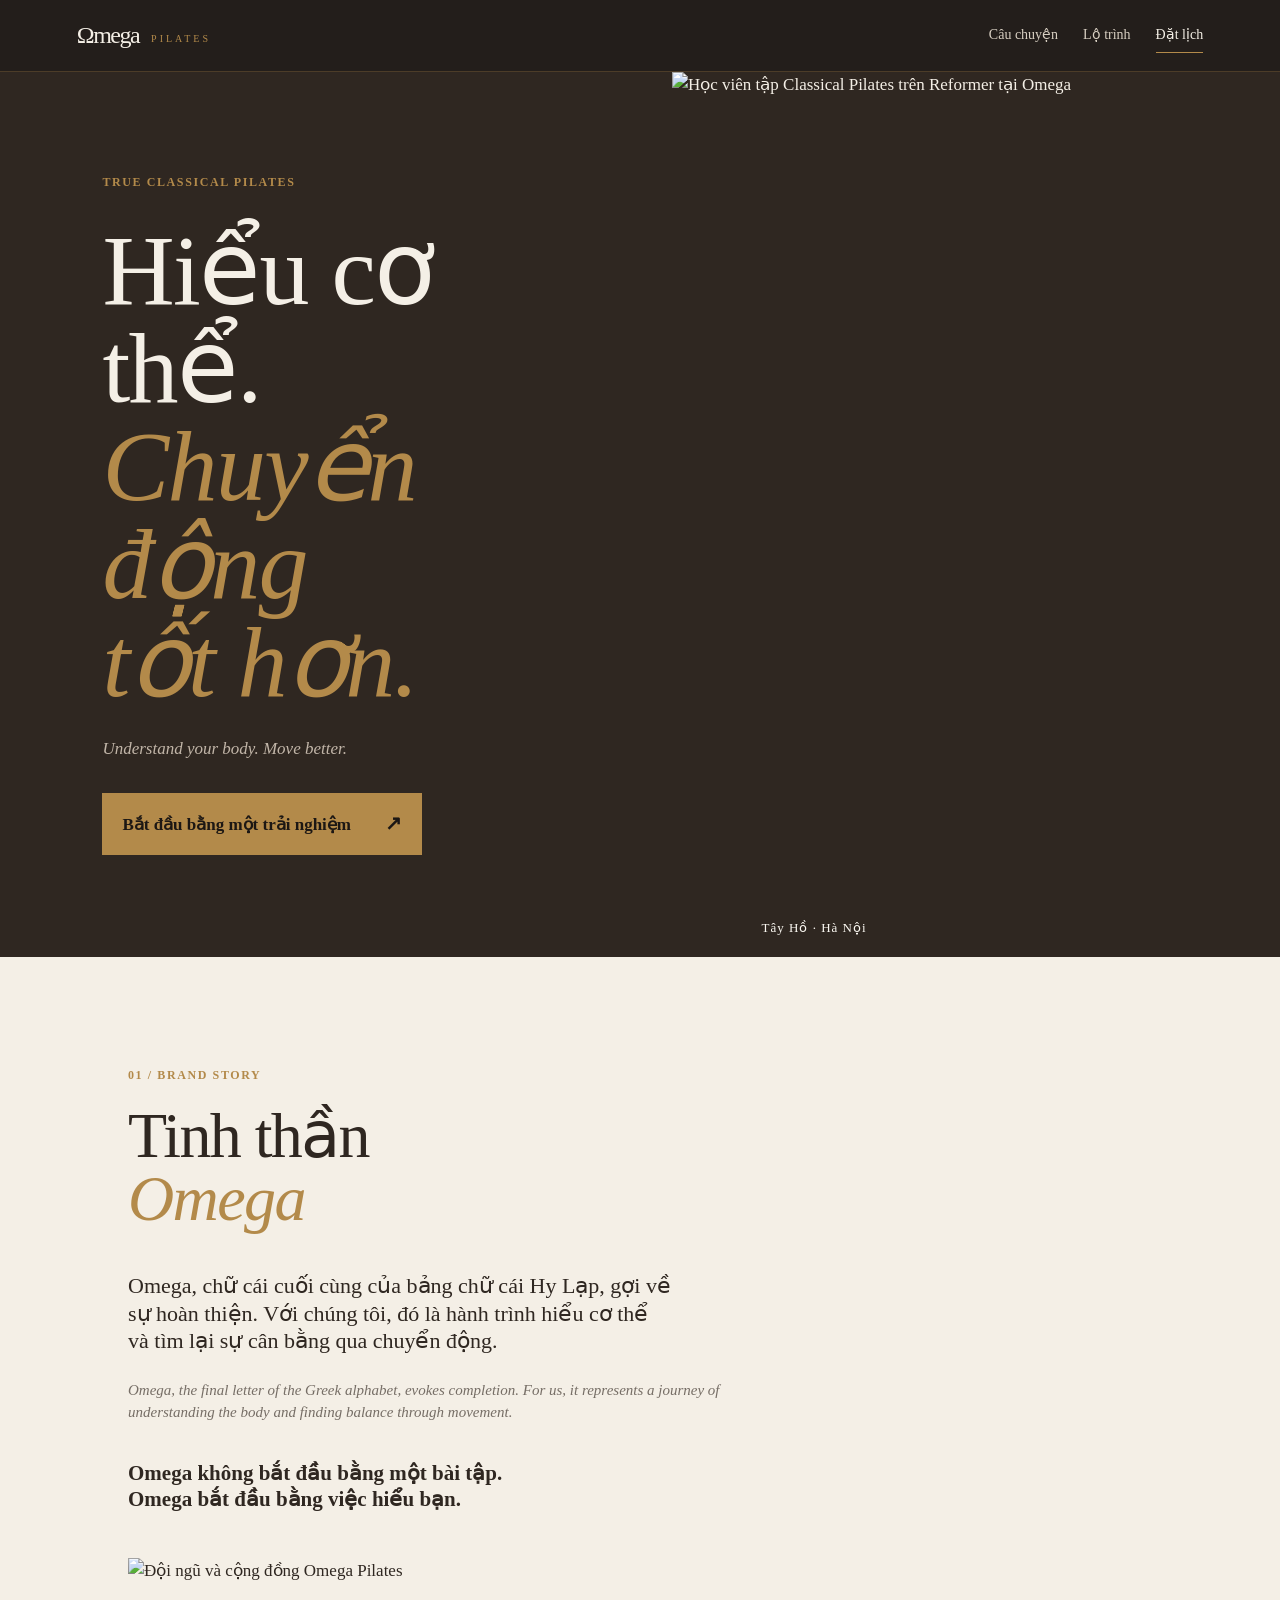
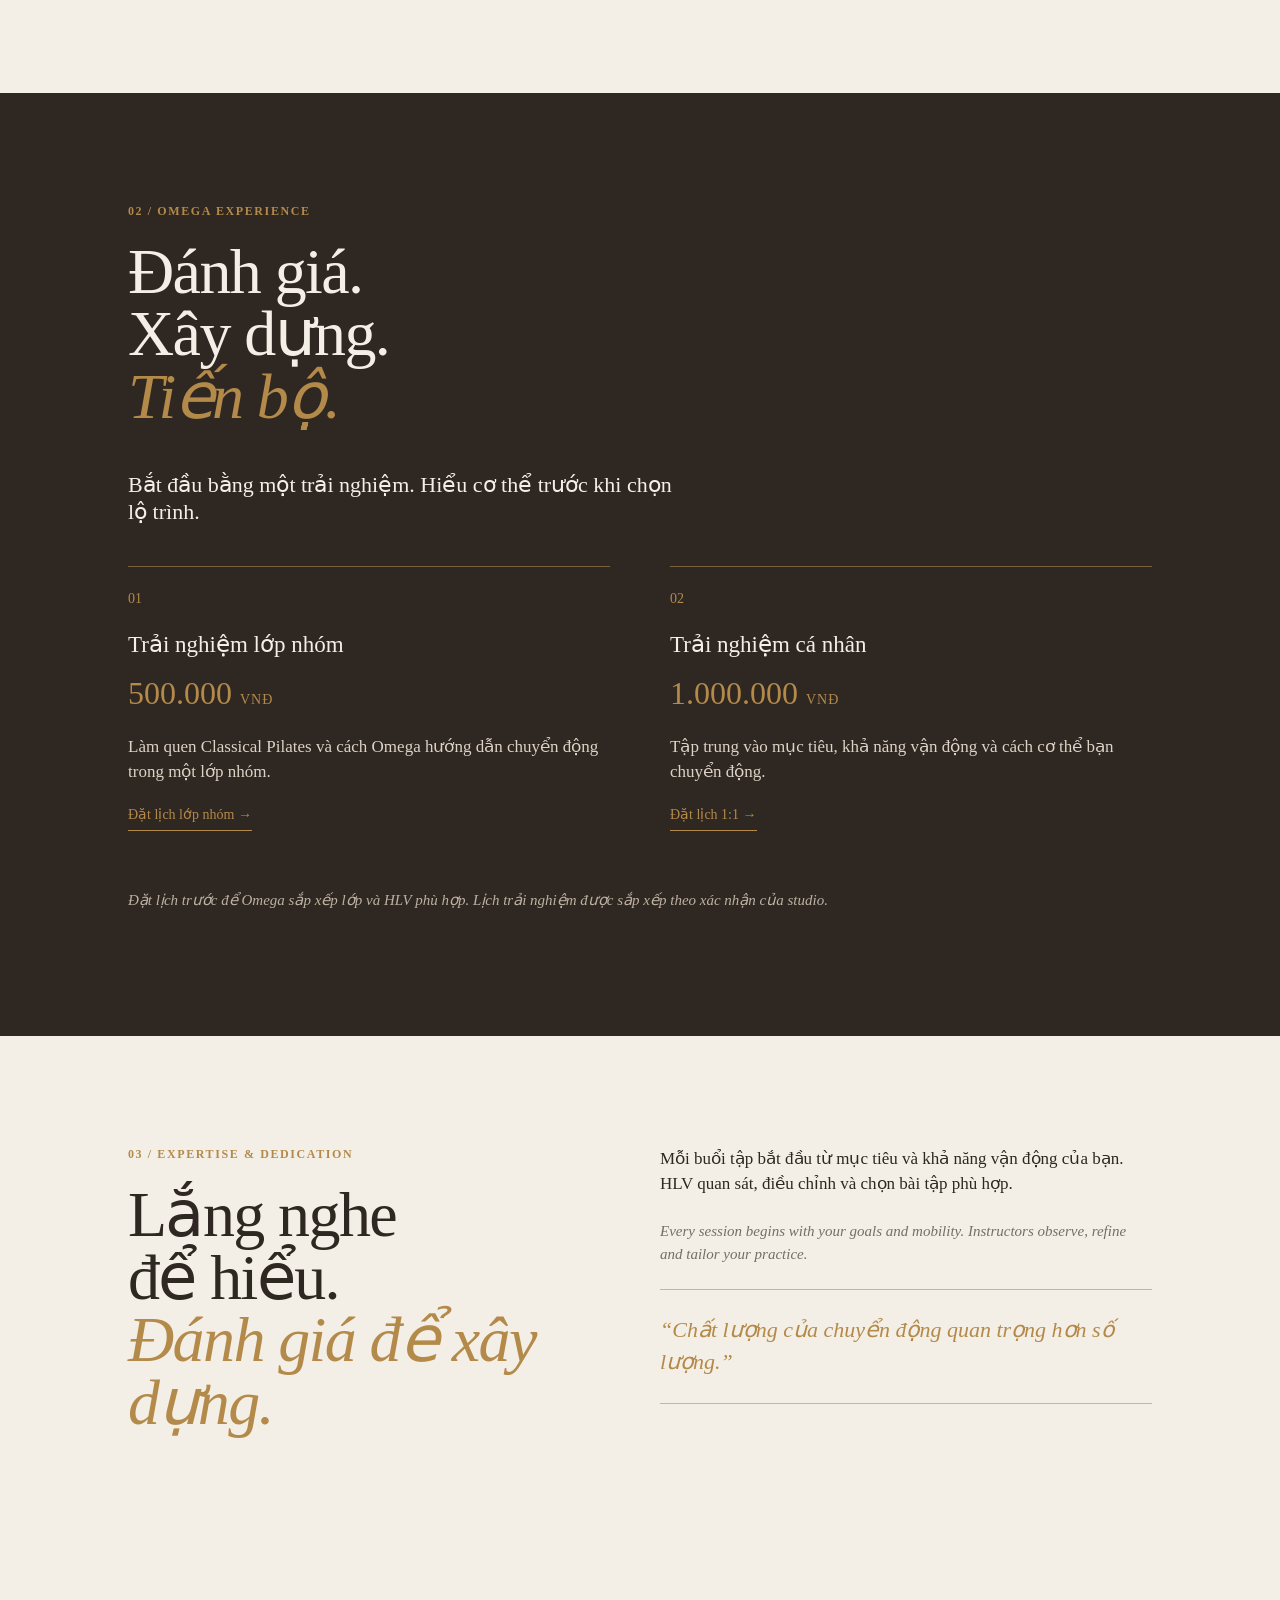
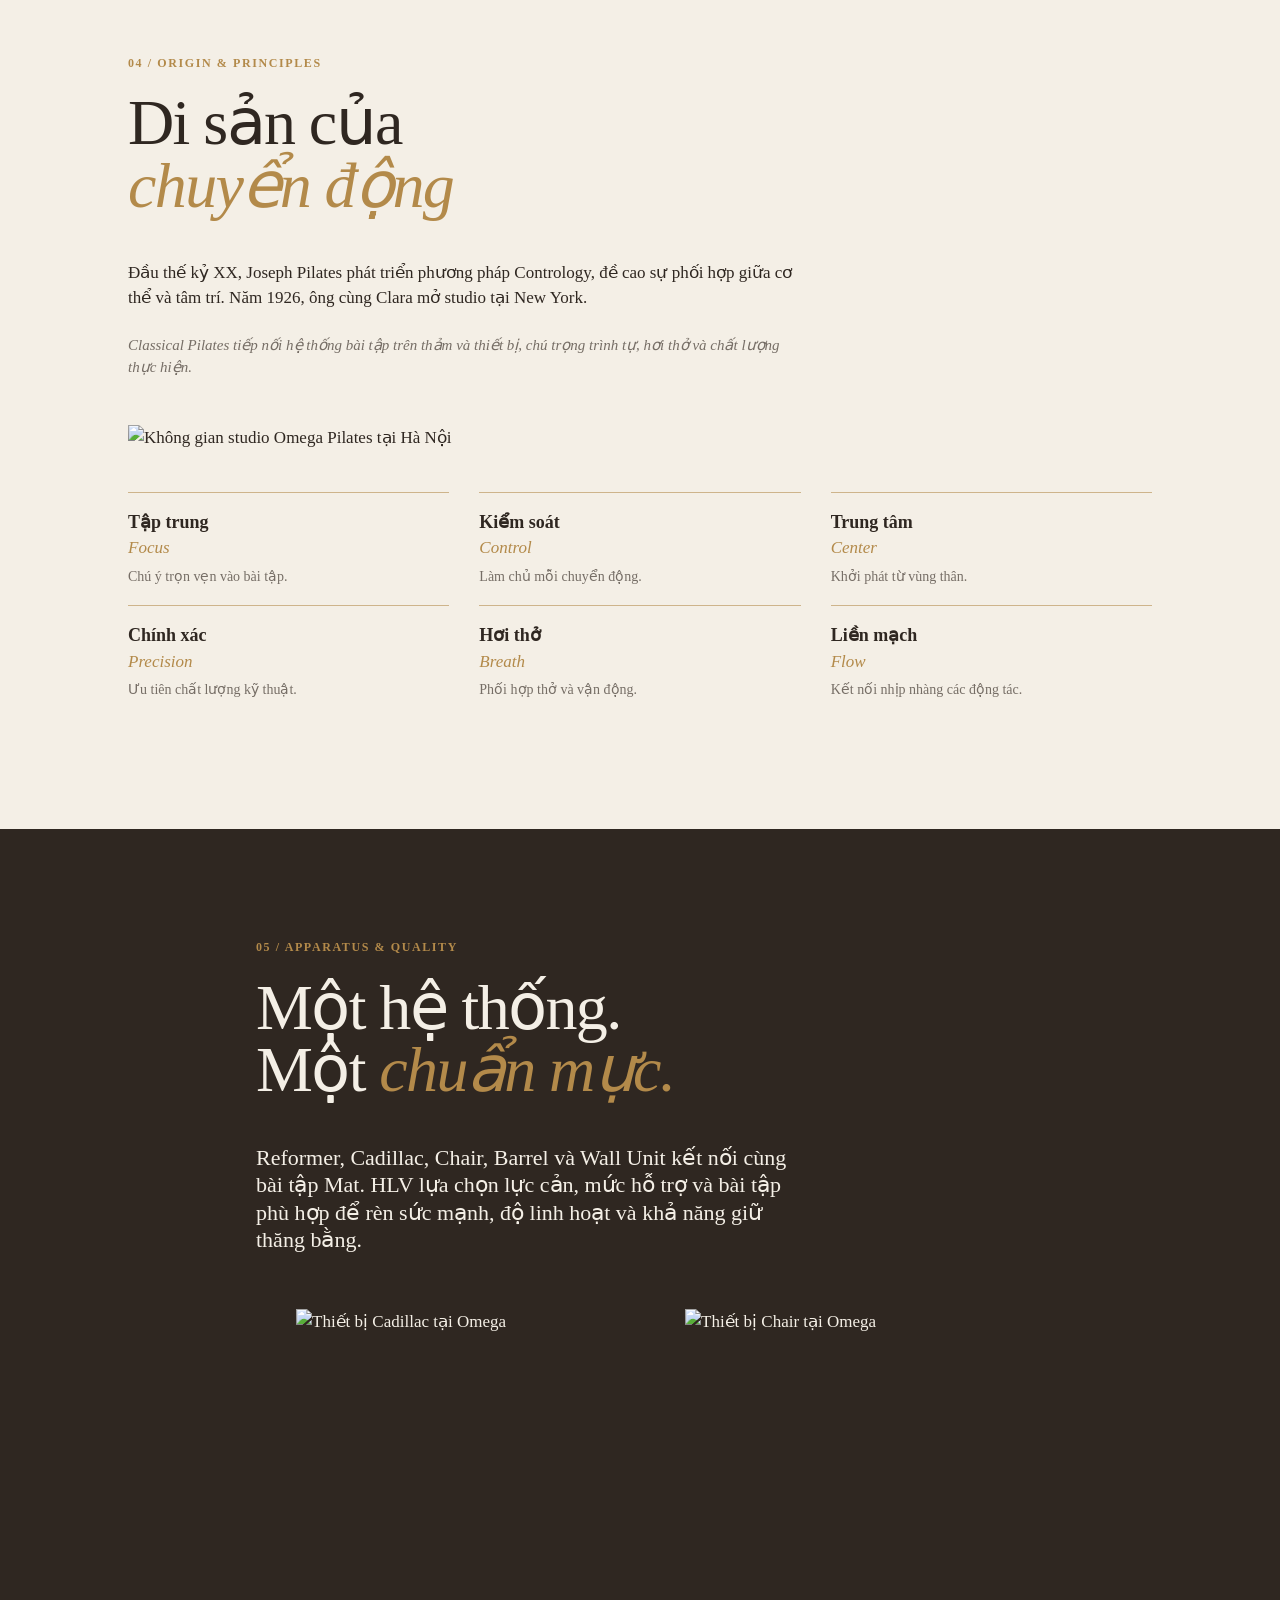
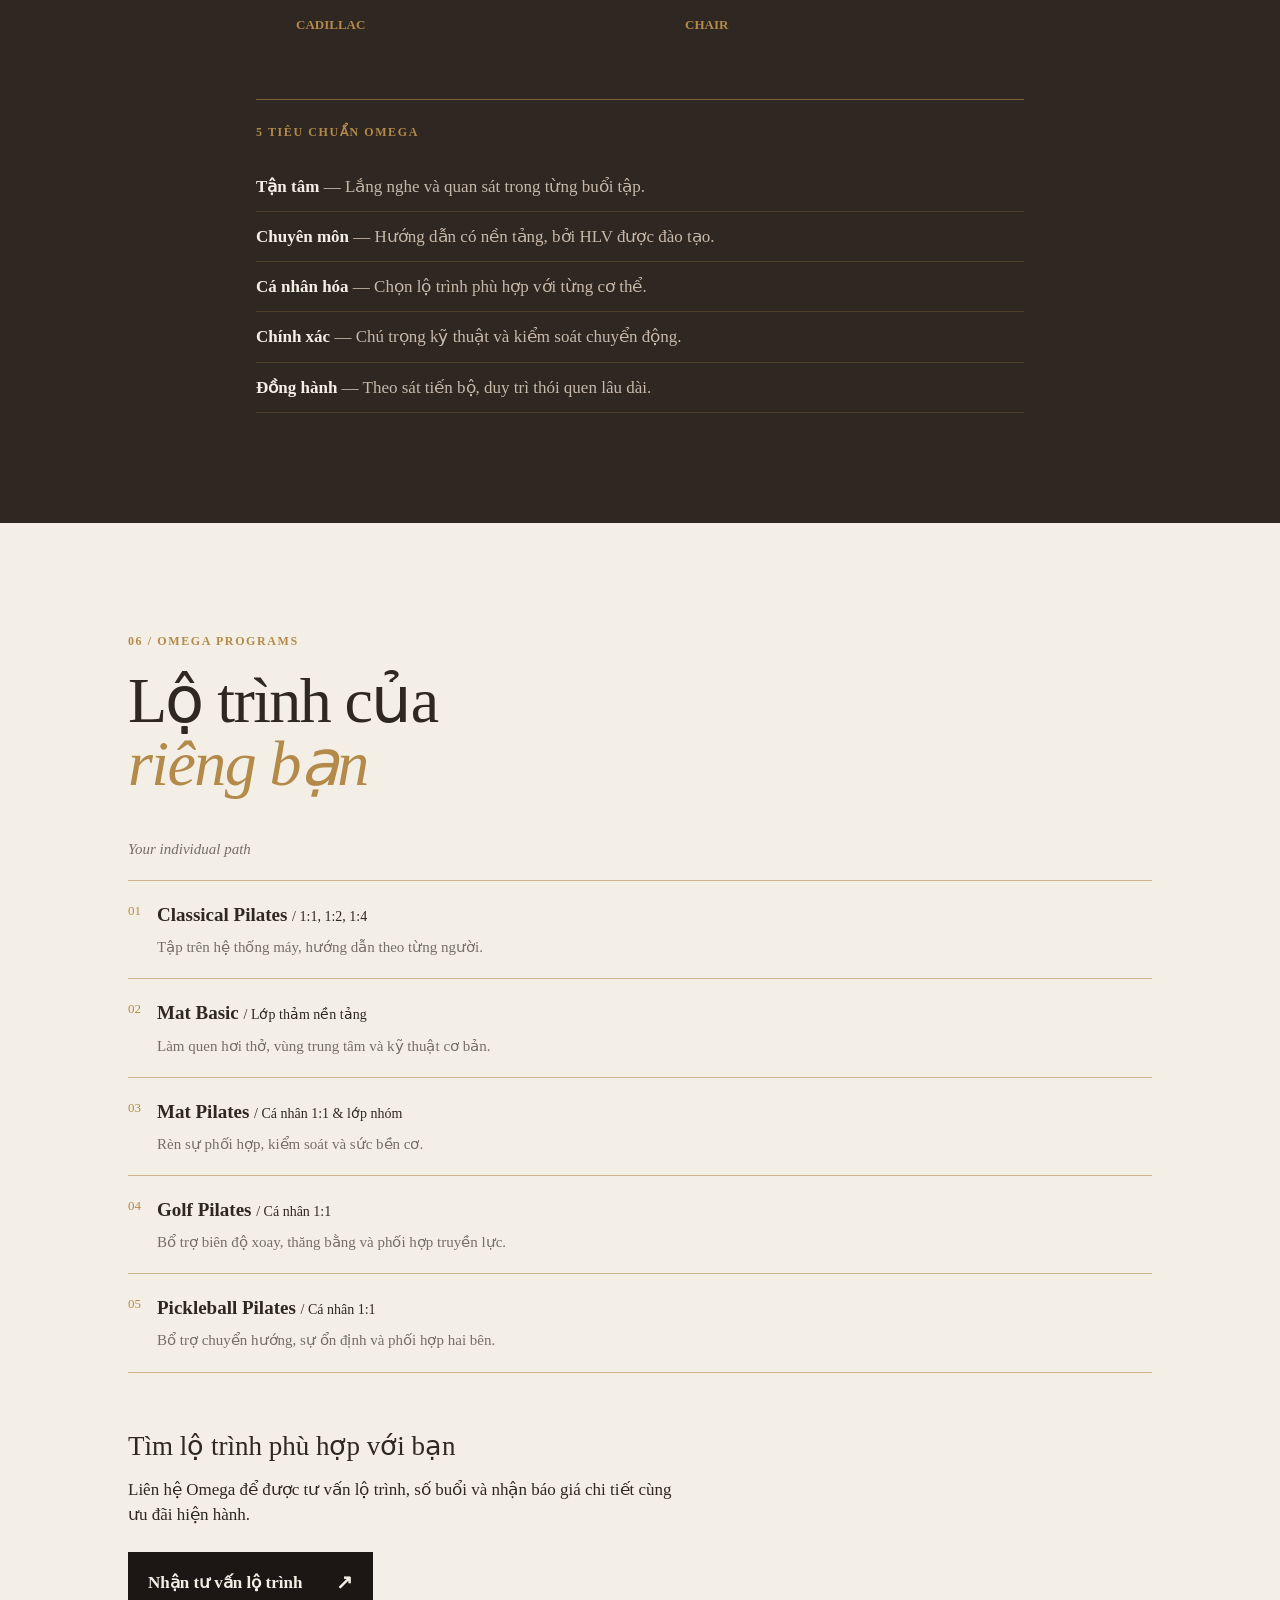
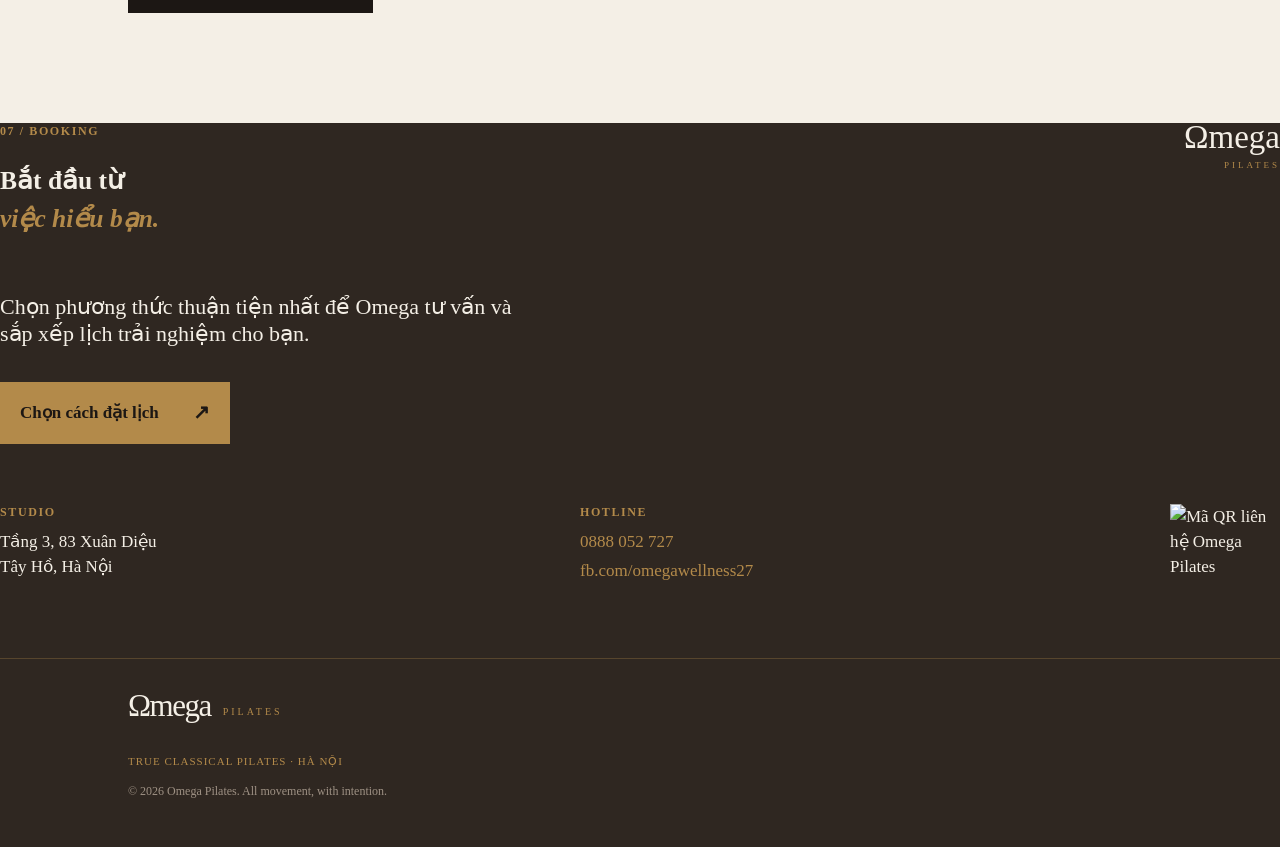
==== index.html @ ed46f984 "Add files via upload" ====
<!doctype html>
<html lang="vi">
<head>
  <meta charset="utf-8">
  <meta name="viewport" content="width=device-width, initial-scale=1">
  <meta name="theme-color" content="#2f2721">
  <meta name="description" content="Omega Pilates — Classical Pilates tại Tây Hồ, Hà Nội. Hiểu cơ thể, chuyển động tốt hơn với lộ trình được cá nhân hóa.">
  <meta property="og:type" content="website">
  <meta property="og:title" content="Omega Pilates — Hiểu cơ thể. Chuyển động tốt hơn.">
  <meta property="og:description" content="Classical Pilates, thiết bị chuẩn mực và lộ trình riêng cho từng cơ thể tại Tây Hồ, Hà Nội.">
  <meta property="og:image" content="assets/studio-wide.png">
  <meta name="twitter:card" content="summary_large_image">
  <link rel="icon" href="favicon.svg" type="image/svg+xml">
  <link rel="stylesheet" href="styles.css">
  <title>Omega Pilates — Classical Pilates tại Tây Hồ</title>
</head>
<body>
  <header class="site-header" id="top">
    <a class="wordmark wordmark--small" href="#top" aria-label="Omega Pilates về đầu trang"><span>Ωmega</span><em>PILATES</em></a>
    <nav class="nav" aria-label="Điều hướng chính">
      <a href="#story">Câu chuyện</a><a href="#programs">Lộ trình</a><a class="nav-cta booking-link" href="#booking">Đặt lịch</a>
    </nav>
    <button class="menu-toggle" type="button" aria-expanded="false" aria-controls="mobile-nav">Menu</button>
  </header>
  <nav class="mobile-nav" id="mobile-nav" aria-label="Điều hướng mobile">
    <a href="#story">Câu chuyện</a><a href="#programs">Lộ trình</a><a class="booking-link" href="#booking">Đặt lịch trải nghiệm</a>
  </nav>

  <main>
    <section class="hero section-dark">
      <div class="hero-copy">
        <p class="eyebrow">TRUE CLASSICAL PILATES</p>
        <h1>Hiểu cơ thể.<br><span>Chuyển động<br>tốt hơn.</span></h1>
        <p class="hero-sub">Understand your body. Move better.</p>
        <a class="button button--gold booking-link" href="#booking">Bắt đầu bằng một trải nghiệm <span>↗</span></a>
      </div>
      <div class="hero-image-wrap"><img src="assets/private-session.png" alt="Học viên tập Classical Pilates trên Reformer tại Omega" class="hero-image"><span class="image-note">Tây Hồ · Hà Nội</span></div>
    </section>

    <section class="section section-cream" id="story">
      <div class="section-intro"><p class="eyebrow">01 / BRAND STORY</p><h2>Tinh thần<br><em>Omega</em></h2></div>
      <div class="prose"><p class="lead">Omega, chữ cái cuối cùng của bảng chữ cái Hy Lạp, gợi về sự hoàn thiện. Với chúng tôi, đó là hành trình hiểu cơ thể và tìm lại sự cân bằng qua chuyển động.</p><p class="en">Omega, the final letter of the Greek alphabet, evokes completion. For us, it represents a journey of understanding the body and finding balance through movement.</p><p class="statement">Omega không bắt đầu bằng một bài tập.<br>Omega bắt đầu bằng việc hiểu bạn.</p></div>
      <img class="wide-photo" src="assets/studio-team.png" alt="Đội ngũ và cộng đồng Omega Pilates">
    </section>

    <section class="section section-dark experience" id="experience">
      <div class="section-intro"><p class="eyebrow">02 / OMEGA EXPERIENCE</p><h2>Đánh giá.<br>Xây dựng.<br><em>Tiến bộ.</em></h2></div>
      <p class="lead">Bắt đầu bằng một trải nghiệm. Hiểu cơ thể trước khi chọn lộ trình.</p>
      <div class="experience-grid">
        <article class="price-card"><p class="card-index">01</p><h3>Trải nghiệm lớp nhóm</h3><strong>500.000 <small>VNĐ</small></strong><p>Làm quen Classical Pilates và cách Omega hướng dẫn chuyển động trong một lớp nhóm.</p><a href="#booking" class="text-link booking-link">Đặt lịch lớp nhóm →</a></article>
        <article class="price-card"><p class="card-index">02</p><h3>Trải nghiệm cá nhân</h3><strong>1.000.000 <small>VNĐ</small></strong><p>Tập trung vào mục tiêu, khả năng vận động và cách cơ thể bạn chuyển động.</p><a href="#booking" class="text-link booking-link">Đặt lịch 1:1 →</a></article>
      </div>
      <p class="fine-print">Đặt lịch trước để Omega sắp xếp lớp và HLV phù hợp. Lịch trải nghiệm được sắp xếp theo xác nhận của studio.</p>
    </section>

    <section class="section section-cream split-section">
      <div><p class="eyebrow">03 / EXPERTISE & DEDICATION</p><h2>Lắng nghe<br>để hiểu.<br><em>Đánh giá để xây dựng.</em></h2></div>
      <div class="prose"><p>Mỗi buổi tập bắt đầu từ mục tiêu và khả năng vận động của bạn. HLV quan sát, điều chỉnh và chọn bài tập phù hợp.</p><p class="en">Every session begins with your goals and mobility. Instructors observe, refine and tailor your practice.</p><div class="quote-line">“Chất lượng của chuyển động quan trọng hơn số lượng.”</div></div>
    </section>

    <section class="section section-cream principles">
      <div class="section-intro"><p class="eyebrow">04 / ORIGIN & PRINCIPLES</p><h2>Di sản của<br><em>chuyển động</em></h2></div>
      <div class="prose"><p>Đầu thế kỷ XX, Joseph Pilates phát triển phương pháp Contrology, đề cao sự phối hợp giữa cơ thể và tâm trí. Năm 1926, ông cùng Clara mở studio tại New York.</p><p class="en">Classical Pilates tiếp nối hệ thống bài tập trên thảm và thiết bị, chú trọng trình tự, hơi thở và chất lượng thực hiện.</p></div>
      <img class="wide-photo" src="assets/studio-wide.png" alt="Không gian studio Omega Pilates tại Hà Nội">
      <div class="principles-grid"><div><b>Tập trung</b><span>Focus</span><p>Chú ý trọn vẹn vào bài tập.</p></div><div><b>Kiểm soát</b><span>Control</span><p>Làm chủ mỗi chuyển động.</p></div><div><b>Trung tâm</b><span>Center</span><p>Khởi phát từ vùng thân.</p></div><div><b>Chính xác</b><span>Precision</span><p>Ưu tiên chất lượng kỹ thuật.</p></div><div><b>Hơi thở</b><span>Breath</span><p>Phối hợp thở và vận động.</p></div><div><b>Liền mạch</b><span>Flow</span><p>Kết nối nhịp nhàng các động tác.</p></div></div>
    </section>

    <section class="section section-dark apparatus">
      <div class="section-intro"><p class="eyebrow">05 / APPARATUS & QUALITY</p><h2>Một hệ thống.<br>Một <em>chuẩn mực.</em></h2></div>
      <p class="lead">Reformer, Cadillac, Chair, Barrel và Wall Unit kết nối cùng bài tập Mat. HLV lựa chọn lực cản, mức hỗ trợ và bài tập phù hợp để rèn sức mạnh, độ linh hoạt và khả năng giữ thăng bằng.</p>
      <div class="photo-pair"><figure><img src="assets/cadillac.png" alt="Thiết bị Cadillac tại Omega"><figcaption>CADILLAC</figcaption></figure><figure><img src="assets/chair.png" alt="Thiết bị Chair tại Omega"><figcaption>CHAIR</figcaption></figure></div>
      <div class="standards"><p class="eyebrow">5 TIÊU CHUẨN OMEGA</p><p><b>Tận tâm</b> — Lắng nghe và quan sát trong từng buổi tập.</p><p><b>Chuyên môn</b> — Hướng dẫn có nền tảng, bởi HLV được đào tạo.</p><p><b>Cá nhân hóa</b> — Chọn lộ trình phù hợp với từng cơ thể.</p><p><b>Chính xác</b> — Chú trọng kỹ thuật và kiểm soát chuyển động.</p><p><b>Đồng hành</b> — Theo sát tiến bộ, duy trì thói quen lâu dài.</p></div>
    </section>

    <section class="section section-cream programs" id="programs">
      <div class="section-intro"><p class="eyebrow">06 / OMEGA PROGRAMS</p><h2>Lộ trình của<br><em>riêng bạn</em></h2></div>
      <p class="en">Your individual path</p>
      <div class="program-list"><article><span>01</span><div><h3>Classical Pilates <small>/ 1:1, 1:2, 1:4</small></h3><p>Tập trên hệ thống máy, hướng dẫn theo từng người.</p></div></article><article><span>02</span><div><h3>Mat Basic <small>/ Lớp thảm nền tảng</small></h3><p>Làm quen hơi thở, vùng trung tâm và kỹ thuật cơ bản.</p></div></article><article><span>03</span><div><h3>Mat Pilates <small>/ Cá nhân 1:1 & lớp nhóm</small></h3><p>Rèn sự phối hợp, kiểm soát và sức bền cơ.</p></div></article><article><span>04</span><div><h3>Golf Pilates <small>/ Cá nhân 1:1</small></h3><p>Bổ trợ biên độ xoay, thăng bằng và phối hợp truyền lực.</p></div></article><article><span>05</span><div><h3>Pickleball Pilates <small>/ Cá nhân 1:1</small></h3><p>Bổ trợ chuyển hướng, sự ổn định và phối hợp hai bên.</p></div></article></div>
      <div class="program-cta"><h3>Tìm lộ trình phù hợp với bạn</h3><p>Liên hệ Omega để được tư vấn lộ trình, số buổi và nhận báo giá chi tiết cùng ưu đãi hiện hành.</p><a href="#booking" class="button button--dark booking-link">Nhận tư vấn lộ trình <span>↗</span></a></div>
    </section>

    <section class="contact section-dark" id="booking">
      <div class="contact-top"><div><p class="eyebrow">07 / BOOKING</p><h2>Bắt đầu từ<br><em>việc hiểu bạn.</em></h2></div><div class="contact-mark"><span>Ωmega</span><small>PILATES</small></div></div>
      <p class="lead">Chọn phương thức thuận tiện nhất để Omega tư vấn và sắp xếp lịch trải nghiệm cho bạn.</p>
      <button class="button button--gold booking-link booking-open" type="button">Chọn cách đặt lịch <span>↗</span></button>
      <div class="contact-details"><div><p class="eyebrow">STUDIO</p><p>Tầng 3, 83 Xuân Diệu<br>Tây Hồ, Hà Nội</p></div><div><p class="eyebrow">HOTLINE</p><a href="tel:+84888052727">0888 052 727</a><a href="https://facebook.com/omegawellness27" target="_blank" rel="noreferrer">fb.com/omegawellness27</a></div><img src="assets/booking-qr.png" alt="Mã QR liên hệ Omega Pilates"></div>
    </section>
  </main>

  <footer class="footer section-dark"><a class="wordmark" href="#top"><span>Ωmega</span><em>PILATES</em></a><p>TRUE CLASSICAL PILATES · HÀ NỘI</p><small>© 2026 Omega Pilates. All movement, with intention.</small></footer>

  <dialog class="booking-dialog" id="booking-dialog" aria-labelledby="booking-title"><div class="dialog-card"><button class="dialog-close" type="button" aria-label="Đóng">×</button><p class="eyebrow">BOOKING / ĐẶT LỊCH</p><h2 id="booking-title">Bạn muốn kết nối<br><em>qua đâu?</em></h2><p class="dialog-copy">Chọn một phương thức. Omega sẽ phản hồi để xác nhận lịch trải nghiệm.</p><div class="method-list" role="radiogroup" aria-label="Phương thức đặt lịch"><button class="method is-selected" type="button" data-method="sms" role="radio" aria-checked="true"><span class="method-icon">SMS</span><span><b>SMS thông thường</b><small>Gửi tin nhắn đến hotline</small></span><i>✓</i></button><button class="method" type="button" data-method="zalo" role="radio" aria-checked="false"><span class="method-icon">Z</span><span><b>Zalo</b><small>Mở cuộc trò chuyện với Omega</small></span><i>✓</i></button><button class="method" type="button" data-method="whatsapp" role="radio" aria-checked="false"><span class="method-icon">WA</span><span><b>WhatsApp</b><small>Nhắn tin quốc tế</small></span><i>✓</i></button></div><a class="button button--dark confirm-booking" href="sms:+84888052727?body=Chao%20Omega%2C%20toi%20muon%20dat%20lich%20trai%20nghiem.">Tiếp tục <span>↗</span></a></div></dialog>
  <script src="script.js" defer></script>
</body>
</html>
---- styles.css ----
:root{--cream:#f4efe6;--paper:#fbf8f2;--espresso:#2f2721;--deep:#1c1714;--gold:#b38a4a;--muted:#766e66;--line:rgba(179,138,74,.58);--shadow:0 24px 60px rgba(28,23,20,.12)}*{box-sizing:border-box}html{scroll-behavior:smooth}body{margin:0;background:var(--cream);color:var(--espresso);font-family:"Times New Roman",Times,serif;font-size:17px;line-height:1.48}a{color:inherit;text-decoration:none}img{display:block;max-width:100%}.site-header{position:sticky;top:0;z-index:20;height:72px;padding:0 6vw;display:flex;align-items:center;justify-content:space-between;background:rgba(28,23,20,.97);color:var(--cream);border-bottom:1px solid rgba(179,138,74,.28)}.wordmark{display:inline-flex;align-items:flex-end;gap:12px;color:var(--cream);font-size:31px;line-height:.8;letter-spacing:-1.5px}.wordmark em{font-style:normal;color:var(--gold);font-size:10px;letter-spacing:3px;line-height:1.2}.wordmark--small{font-size:24px}.nav{display:flex;align-items:center;gap:25px;font-size:14px}.nav a:not(.nav-cta){color:#d9d0c3}.nav-cta{border-bottom:1px solid var(--gold);padding:7px 0}.menu-toggle{display:none;background:none;border:0;color:var(--gold);font:inherit}.mobile-nav{display:none}.section{padding:86px 7vw}.section-dark{background:var(--espresso);color:var(--cream)}.section-cream{background:var(--cream)}.eyebrow{margin:0 0 20px;color:var(--gold);font-size:12px;font-weight:bold;letter-spacing:1.6px}.section h2,.hero h1{margin:0;font-weight:400;letter-spacing:-1.6px;line-height:.98}.section h2{font-size:clamp(40px,11vw,64px)}h1{font-size:clamp(54px,16vw,100px)}h2 em,h1 span{font-style:italic;color:var(--gold)}.lead{font-size:22px;line-height:1.25;max-width:34rem}.en,.fine-print{font-style:italic;color:var(--muted);font-size:15px}.section-dark .en,.section-dark .fine-print{color:#bdb1a3}.hero{min-height:calc(100svh - 72px);padding:0;display:grid;grid-template-columns:1fr;align-items:stretch}.hero-copy{padding:14vw 7vw 10vw;display:flex;flex-direction:column;align-items:flex-start;justify-content:center}.hero .eyebrow{margin-bottom:30px}.hero-sub{margin:24px 0 32px;font-style:italic;color:#c1b5a8}.hero-image-wrap{position:relative;min-height:340px}.hero-image{width:100%;height:100%;object-fit:cover;object-position:center}.image-note{position:absolute;bottom:20px;left:7vw;color:var(--paper);font-size:13px;letter-spacing:1px}.button{display:inline-flex;gap:34px;align-items:center;justify-content:space-between;border:0;padding:16px 20px;font:inherit;font-weight:bold;cursor:pointer;transition:transform .25s ease,background .25s ease}.button:hover{transform:translateY(-2px)}.button--gold{background:var(--gold);color:var(--deep)}.button--dark{background:var(--deep);color:var(--cream)}.button span{font-size:20px}.section-intro{margin-bottom:42px}.prose{max-width:670px}.prose p{margin:0 0 24px}.statement{font-weight:bold;font-size:21px;line-height:1.2;margin-top:38px!important}.wide-photo{width:100%;margin-top:46px;max-height:480px;object-fit:cover}.experience{background:var(--espresso)}.experience .lead{margin:0 0 40px}.experience-grid{display:grid;gap:16px}.price-card{border-top:1px solid var(--line);padding:22px 0 28px}.card-index{margin:0 0 18px;color:var(--gold);font-size:14px}.price-card h3{margin:0 0 8px;color:var(--cream);font-size:23px;font-weight:400}.price-card strong{display:block;color:var(--gold);font-size:32px;font-weight:400;margin-bottom:15px}.price-card strong small{font-size:14px;letter-spacing:1px}.price-card p:not(.card-index){max-width:31rem;color:#ddd2c6}.text-link{display:inline-block;border-bottom:1px solid var(--gold);padding-bottom:4px;color:var(--gold);font-size:14px}.fine-print{margin-top:30px}.split-section{display:grid;gap:40px}.quote-line{border-top:1px solid var(--line);border-bottom:1px solid var(--line);padding:24px 0;font-style:italic;font-size:22px;color:var(--gold)}.principles{padding-bottom:90px}.principles-grid{display:grid;grid-template-columns:1fr 1fr;gap:0 18px;margin-top:42px}.principles-grid>div{border-top:1px solid var(--line);padding:16px 0 18px}.principles-grid b{display:block;font-size:18px}.principles-grid span{color:var(--gold);font-style:italic}.principles-grid p{margin:6px 0 0;color:var(--muted);font-size:14px}.apparatus .lead{margin:0 0 38px}.photo-pair{display:grid;grid-template-columns:1fr 1fr;gap:10px}.photo-pair img{width:100%;aspect-ratio:1/1;object-fit:cover}.photo-pair figcaption{margin-top:7px;color:var(--gold);font-weight:bold;font-size:13px}.standards{margin-top:48px;border-top:1px solid var(--line);padding-top:24px}.standards p:not(.eyebrow){border-bottom:1px solid rgba(179,138,74,.25);padding:12px 0;margin:0;color:#c7b9aa}.standards b{color:var(--cream)}.programs .en{margin:0 0 20px}.program-list{border-top:1px solid var(--line)}.program-list article{display:flex;gap:16px;border-bottom:1px solid var(--line);padding:20px 0}.program-list article>span{color:var(--gold);font-size:13px}.program-list h3{margin:0 0 7px;font-size:19px}.program-list h3 small{font-size:14px;font-weight:400}.program-list p{margin:0;color:var(--muted);font-size:15px}.program-cta{margin-top:54px}.program-cta h3{font-size:27px;font-weight:400;margin:0 0 10px}.program-cta p{max-width:35rem;margin:0 0 25px}.contact{padding-bottom:70px}.contact-top{display:flex;justify-content:space-between;align-items:flex-start;gap:20px}.contact-mark{display:flex;flex-direction:column;align-items:flex-end;color:var(--cream);font-size:33px;line-height:.9}.contact-mark small{color:var(--gold);font-size:9px;letter-spacing:3px;margin-top:8px}.contact .lead{margin:34px 0}.contact-details{margin-top:60px;display:grid;grid-template-columns:1fr 1fr;gap:34px 20px}.contact-details .eyebrow{margin-bottom:8px}.contact-details p{margin:0}.contact-details a{display:block;color:var(--gold);margin-bottom:4px}.contact-details img{width:110px;grid-column:2;justify-self:end}.footer{border-top:1px solid rgba(179,138,74,.3);padding:35px 7vw 45px}.footer p{color:var(--gold);font-size:11px;letter-spacing:1px;margin:30px 0 8px}.footer small{color:#9e9184;font-size:12px}.booking-dialog{width:min(92vw,480px);border:0;padding:0;background:transparent;color:var(--espresso)}.booking-dialog::backdrop{background:rgba(15,11,9,.72);backdrop-filter:blur(4px)}.dialog-card{position:relative;background:var(--cream);padding:38px 24px 28px;box-shadow:var(--shadow)}.dialog-card h2{font-size:42px;font-weight:400;line-height:1;margin:0 0 17px}.dialog-card h2 em{color:var(--gold)}.dialog-copy{color:var(--muted);margin:0 0 24px}.dialog-close{position:absolute;top:10px;right:14px;background:none;border:0;font:32px/1 "Times New Roman";color:var(--espresso);cursor:pointer}.method-list{display:grid;gap:8px;margin-bottom:22px}.method{display:grid;grid-template-columns:45px 1fr 20px;align-items:center;gap:12px;text-align:left;border:1px solid rgba(47,39,33,.2);background:transparent;padding:12px;cursor:pointer;font:inherit;color:var(--espresso)}.method.is-selected{border-color:var(--gold);background:#eee6d9}.method-icon{display:grid;place-items:center;width:38px;height:38px;border:1px solid var(--gold);color:var(--gold);font-size:11px}.method b,.method small{display:block}.method small{font-size:13px;color:var(--muted);margin-top:2px}.method i{font-style:normal;color:var(--gold);opacity:0}.method.is-selected i{opacity:1}.confirm-booking{width:100%}@media (min-width:760px){.hero{grid-template-columns:1.05fr .95fr}.hero-copy{padding:8vw}.hero-image-wrap{min-height:680px}.section{padding:110px 10vw}.experience-grid{grid-template-columns:1fr 1fr;gap:60px}.split-section{grid-template-columns:1fr 1fr;align-items:start}.principles-grid{grid-template-columns:repeat(3,1fr);gap:0 30px}.apparatus{padding-left:20vw;padding-right:20vw}.contact-details{grid-template-columns:1fr 1fr 120px}.contact-details img{grid-column:3;grid-row:1}.footer{padding-left:10vw;padding-right:10vw}}@media (max-width:620px){.nav{display:none}.menu-toggle{display:block}.mobile-nav{position:fixed;z-index:19;top:72px;right:0;left:0;background:var(--deep);color:var(--cream);padding:10px 7vw 20px;display:none;border-bottom:1px solid var(--gold)}.mobile-nav.is-open{display:grid}.mobile-nav a{padding:14px 0;border-bottom:1px solid rgba(179,138,74,.25)}.mobile-nav a:last-child{color:var(--gold);border-bottom:0}.site-header{padding:0 7vw}}@media (prefers-reduced-motion:reduce){html{scroll-behavior:auto}.button{transition:none}}
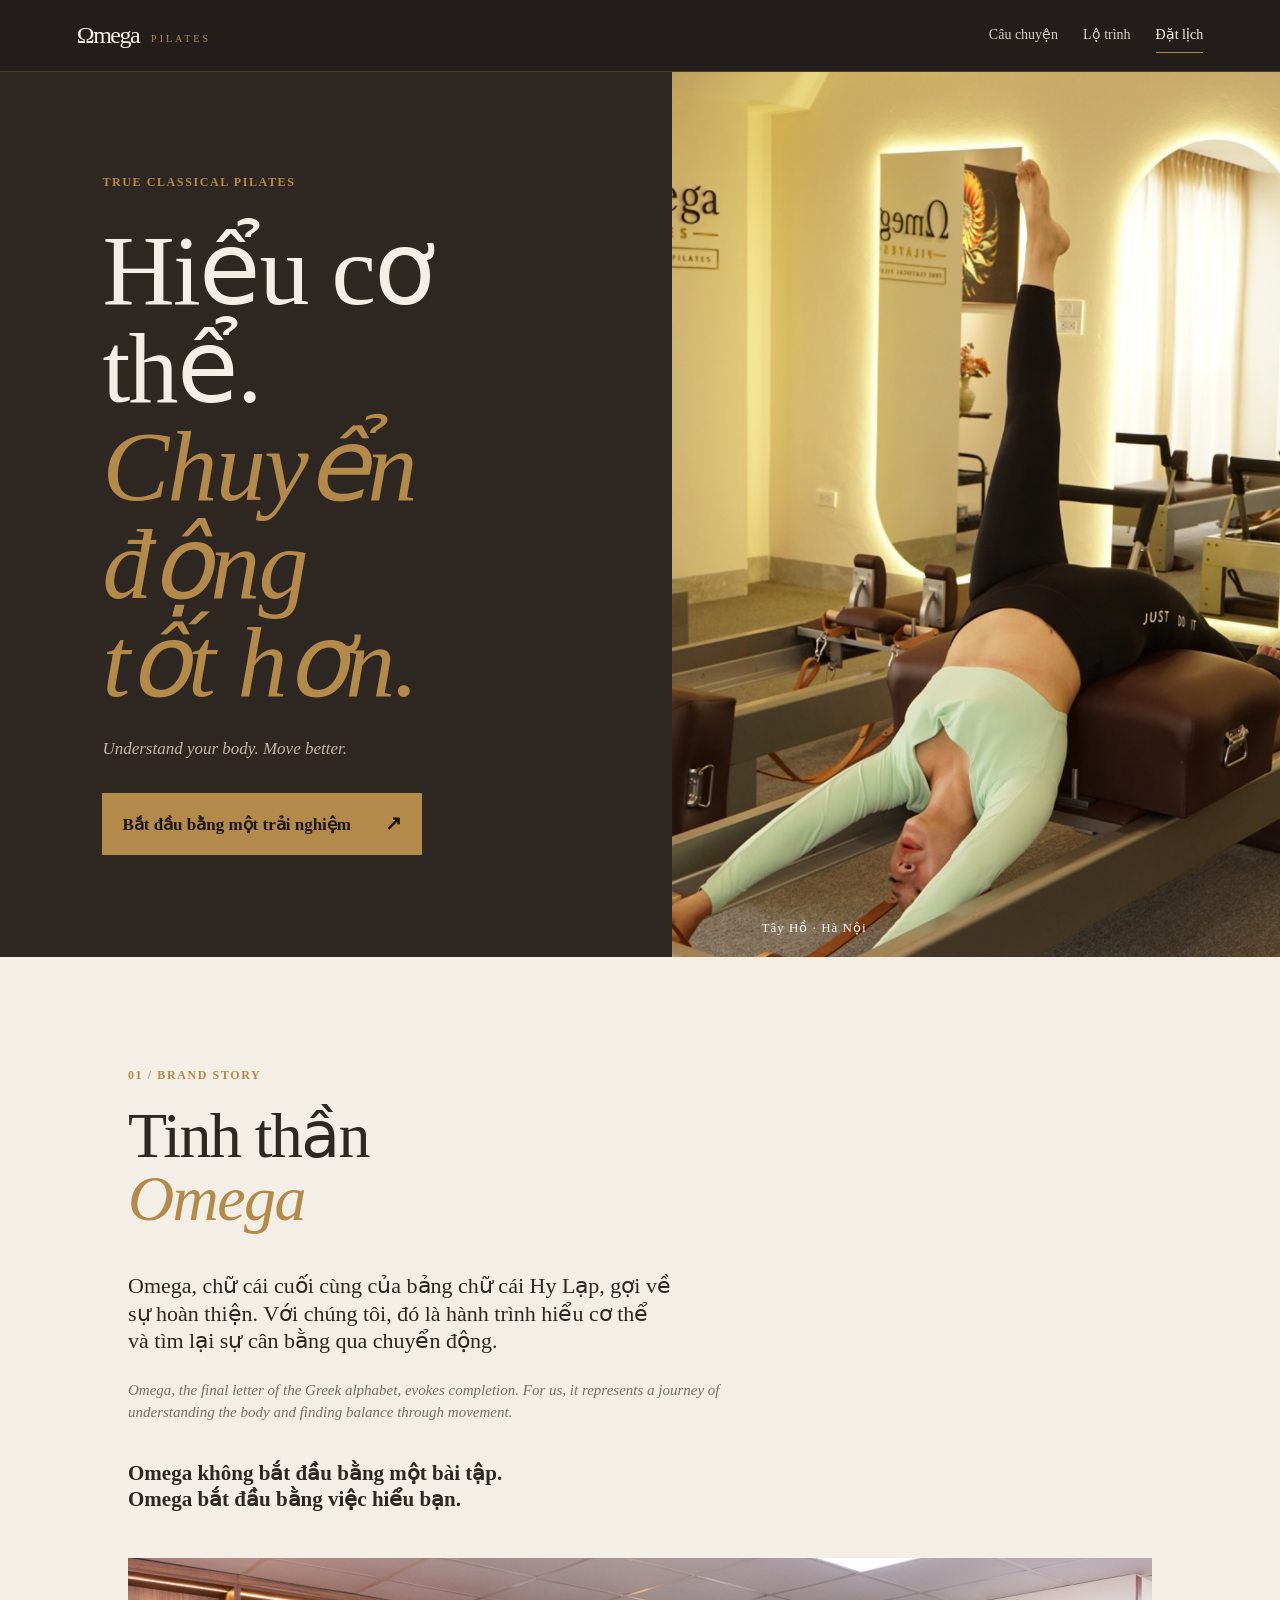
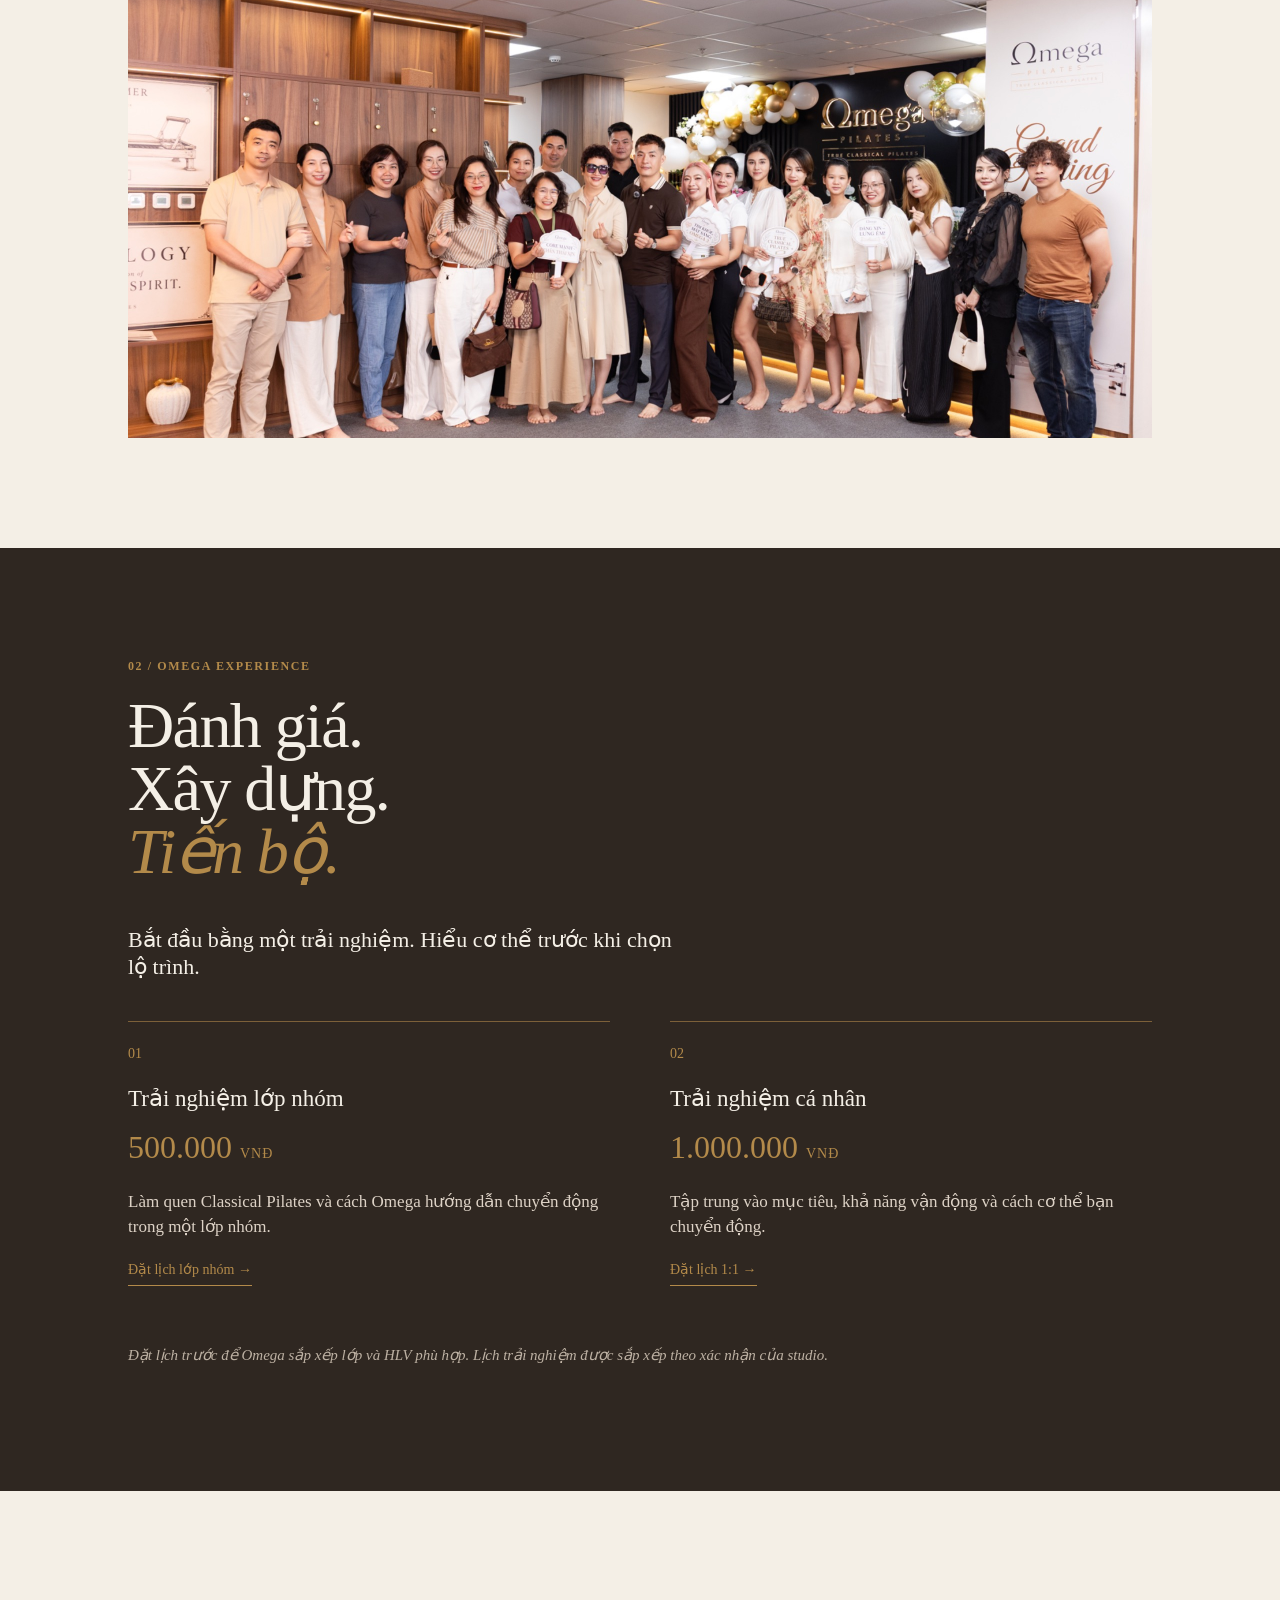
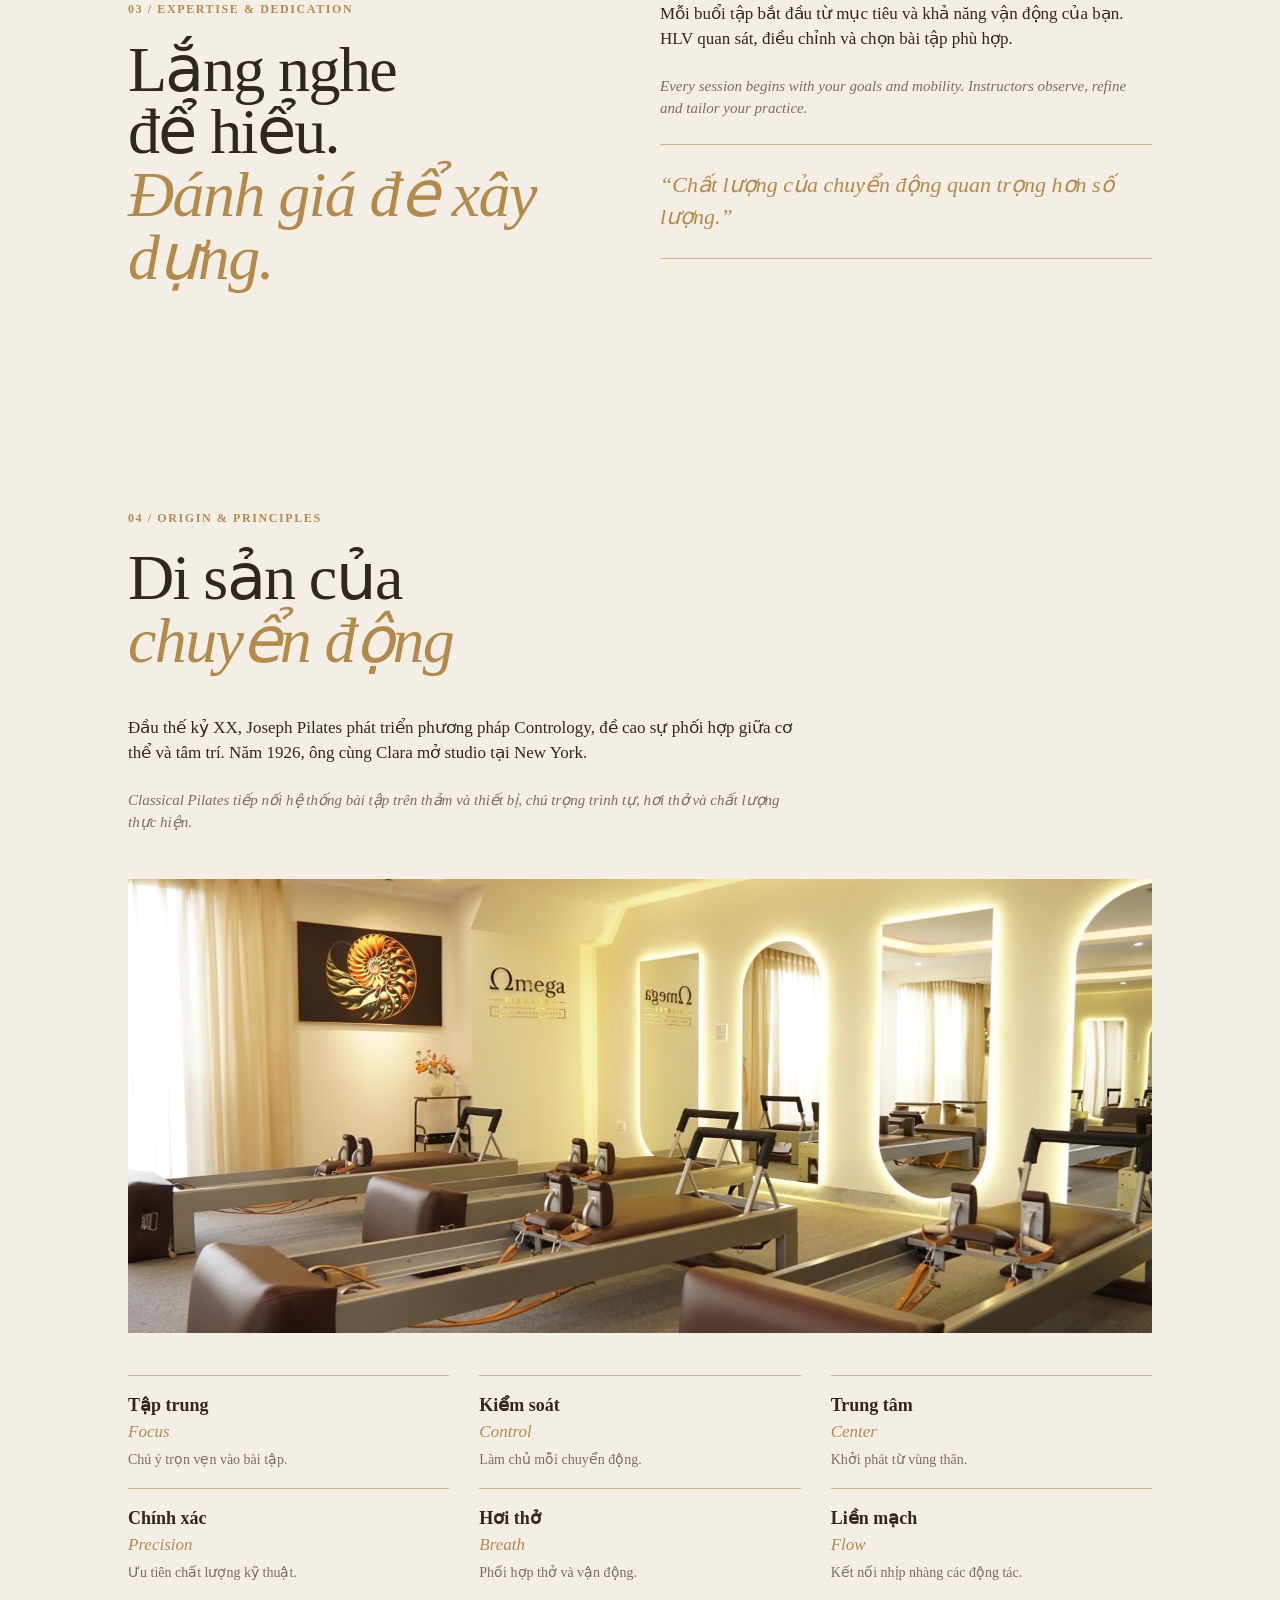
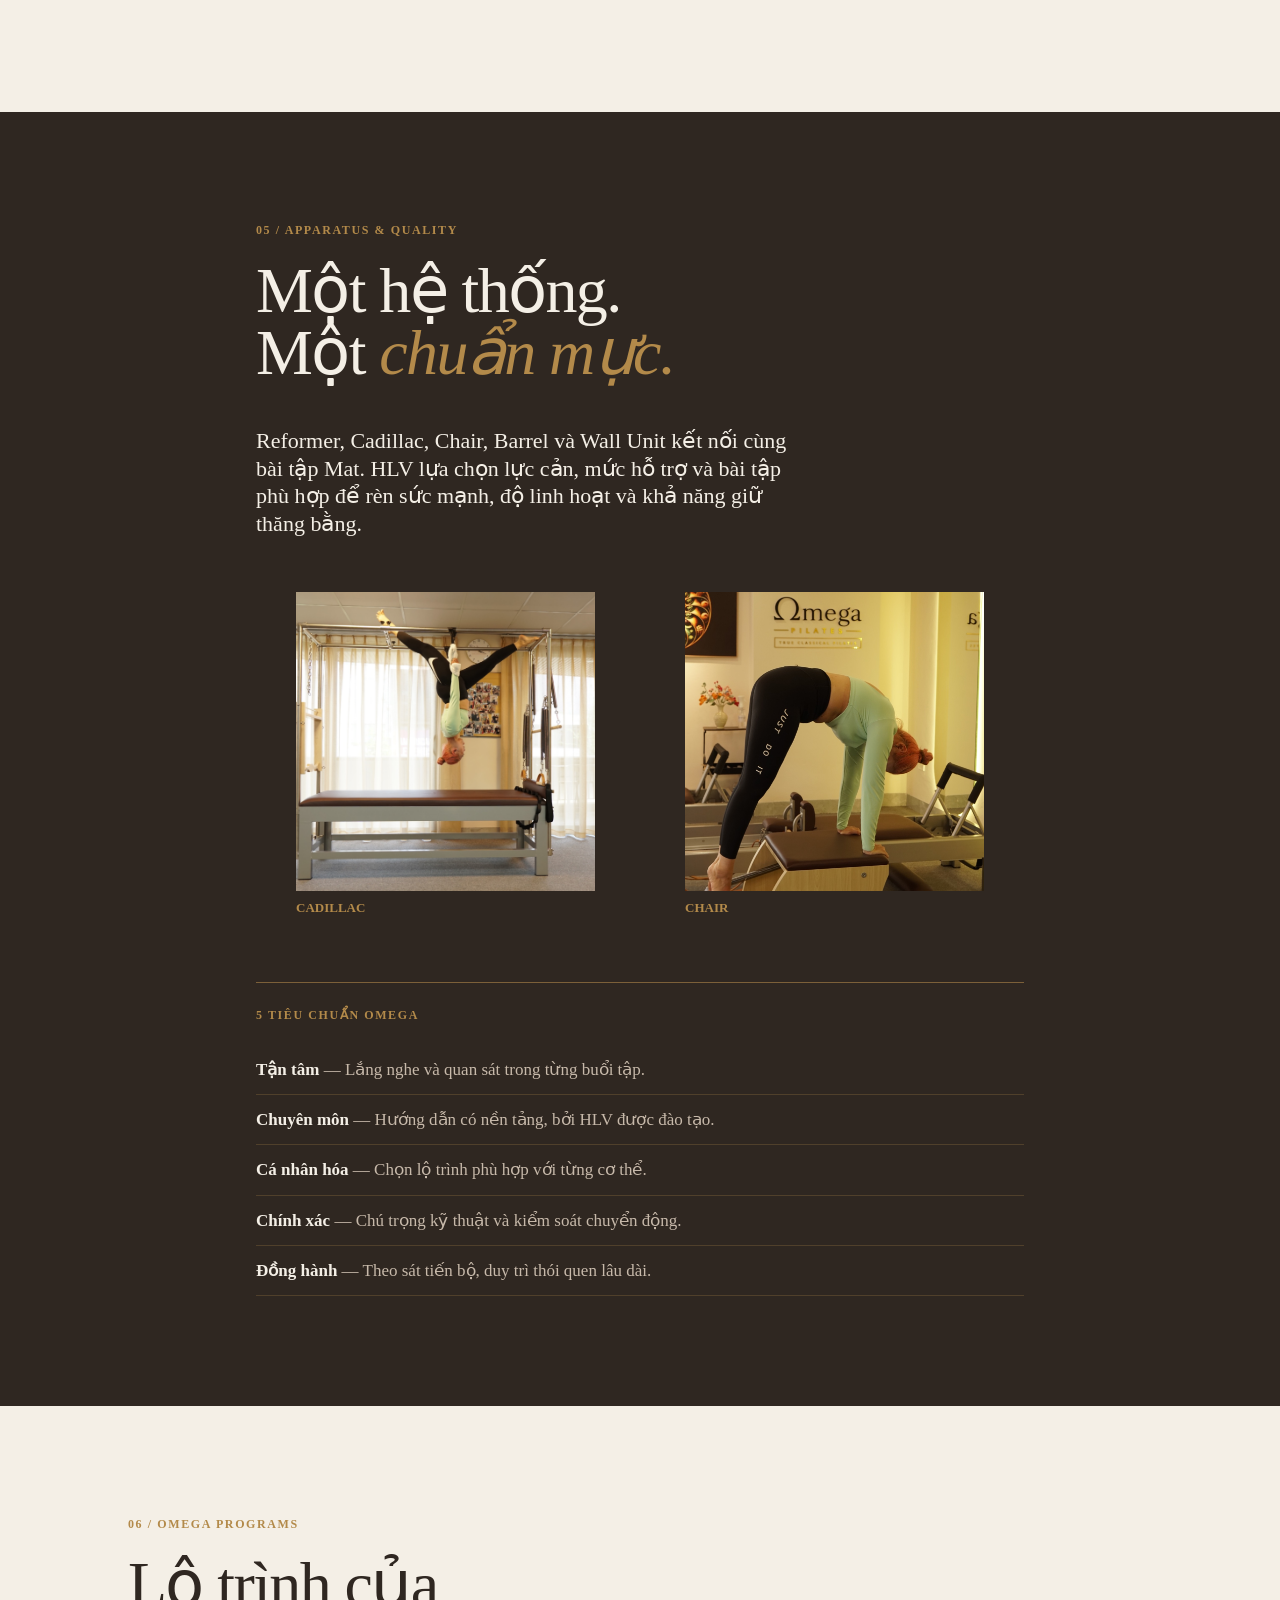
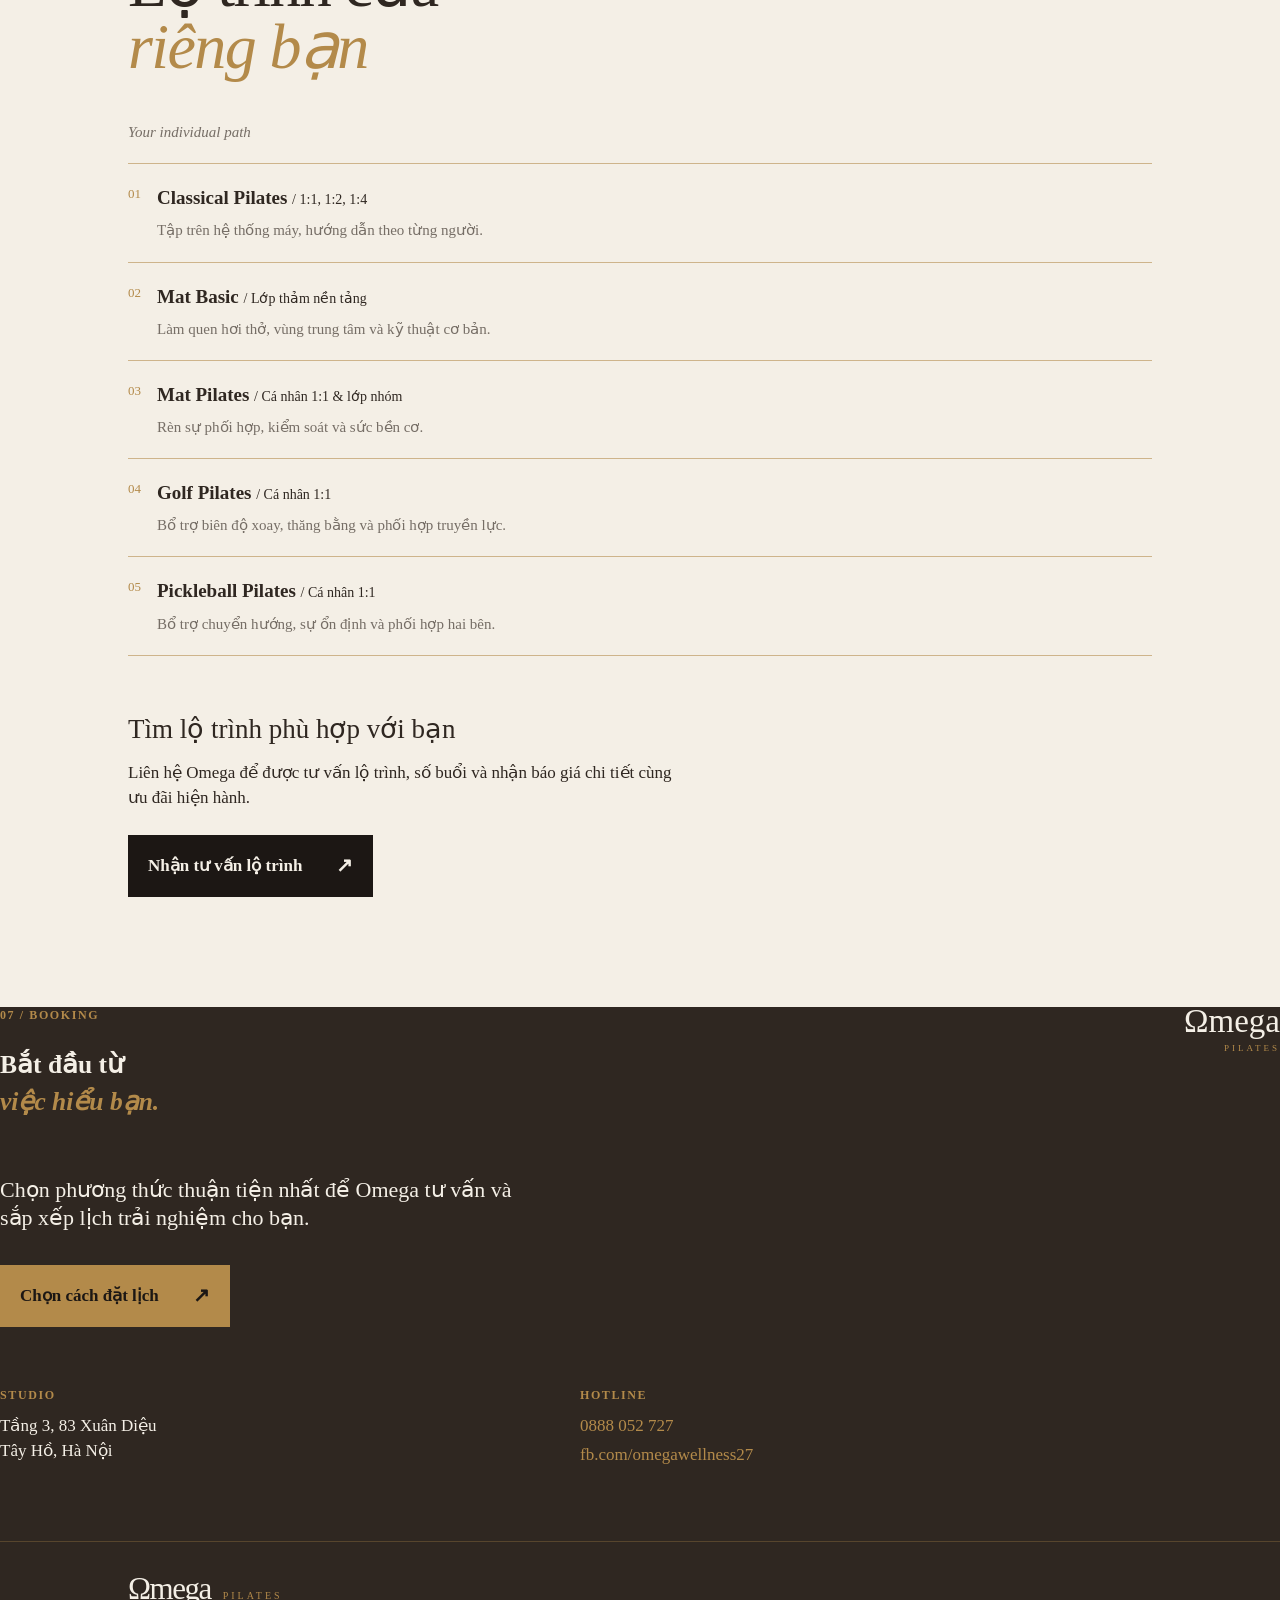
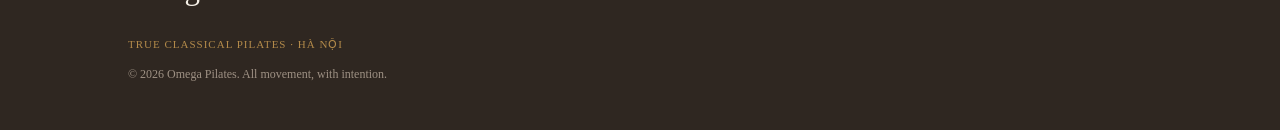
==== commit 6e1d701f: "Add files via upload" ====
--- a/index.html
+++ b/index.html
@@ -83,7 +83,7 @@
       <div class="contact-top"><div><p class="eyebrow">07 / BOOKING</p><h2>Bắt đầu từ<br><em>việc hiểu bạn.</em></h2></div><div class="contact-mark"><span>Ωmega</span><small>PILATES</small></div></div>
       <p class="lead">Chọn phương thức thuận tiện nhất để Omega tư vấn và sắp xếp lịch trải nghiệm cho bạn.</p>
       <button class="button button--gold booking-link booking-open" type="button">Chọn cách đặt lịch <span>↗</span></button>
-      <div class="contact-details"><div><p class="eyebrow">STUDIO</p><p>Tầng 3, 83 Xuân Diệu<br>Tây Hồ, Hà Nội</p></div><div><p class="eyebrow">HOTLINE</p><a href="tel:+84888052727">0888 052 727</a><a href="https://facebook.com/omegawellness27" target="_blank" rel="noreferrer">fb.com/omegawellness27</a></div><img src="assets/booking-qr.png" alt="Mã QR liên hệ Omega Pilates"></div>
+      <div class="contact-details"><div><p class="eyebrow">STUDIO</p><p>Tầng 3, 83 Xuân Diệu<br>Tây Hồ, Hà Nội</p></div><div><p class="eyebrow">HOTLINE</p><a href="tel:+84888052727">0888 052 727</a><a href="https://facebook.com/omegawellness27" target="_blank" rel="noreferrer">fb.com/omegawellness27</a></div>
     </section>
   </main>
 
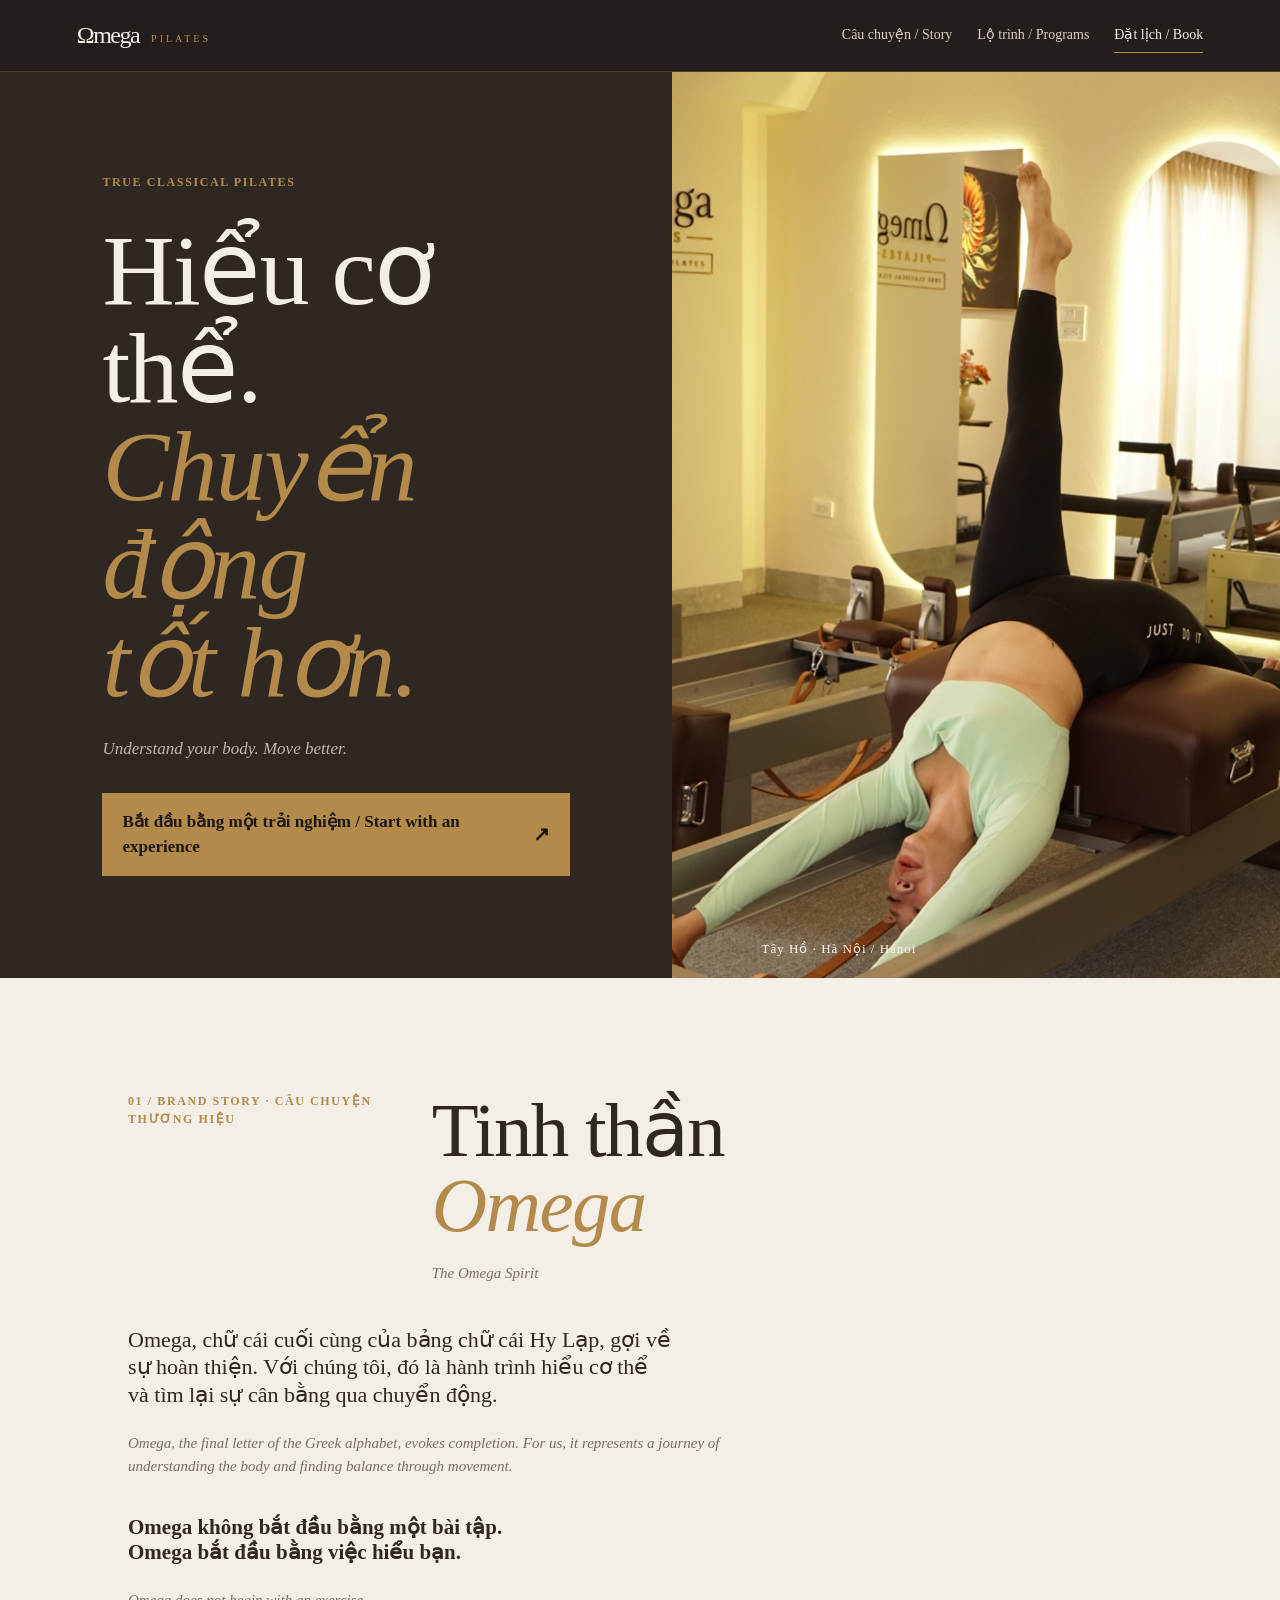
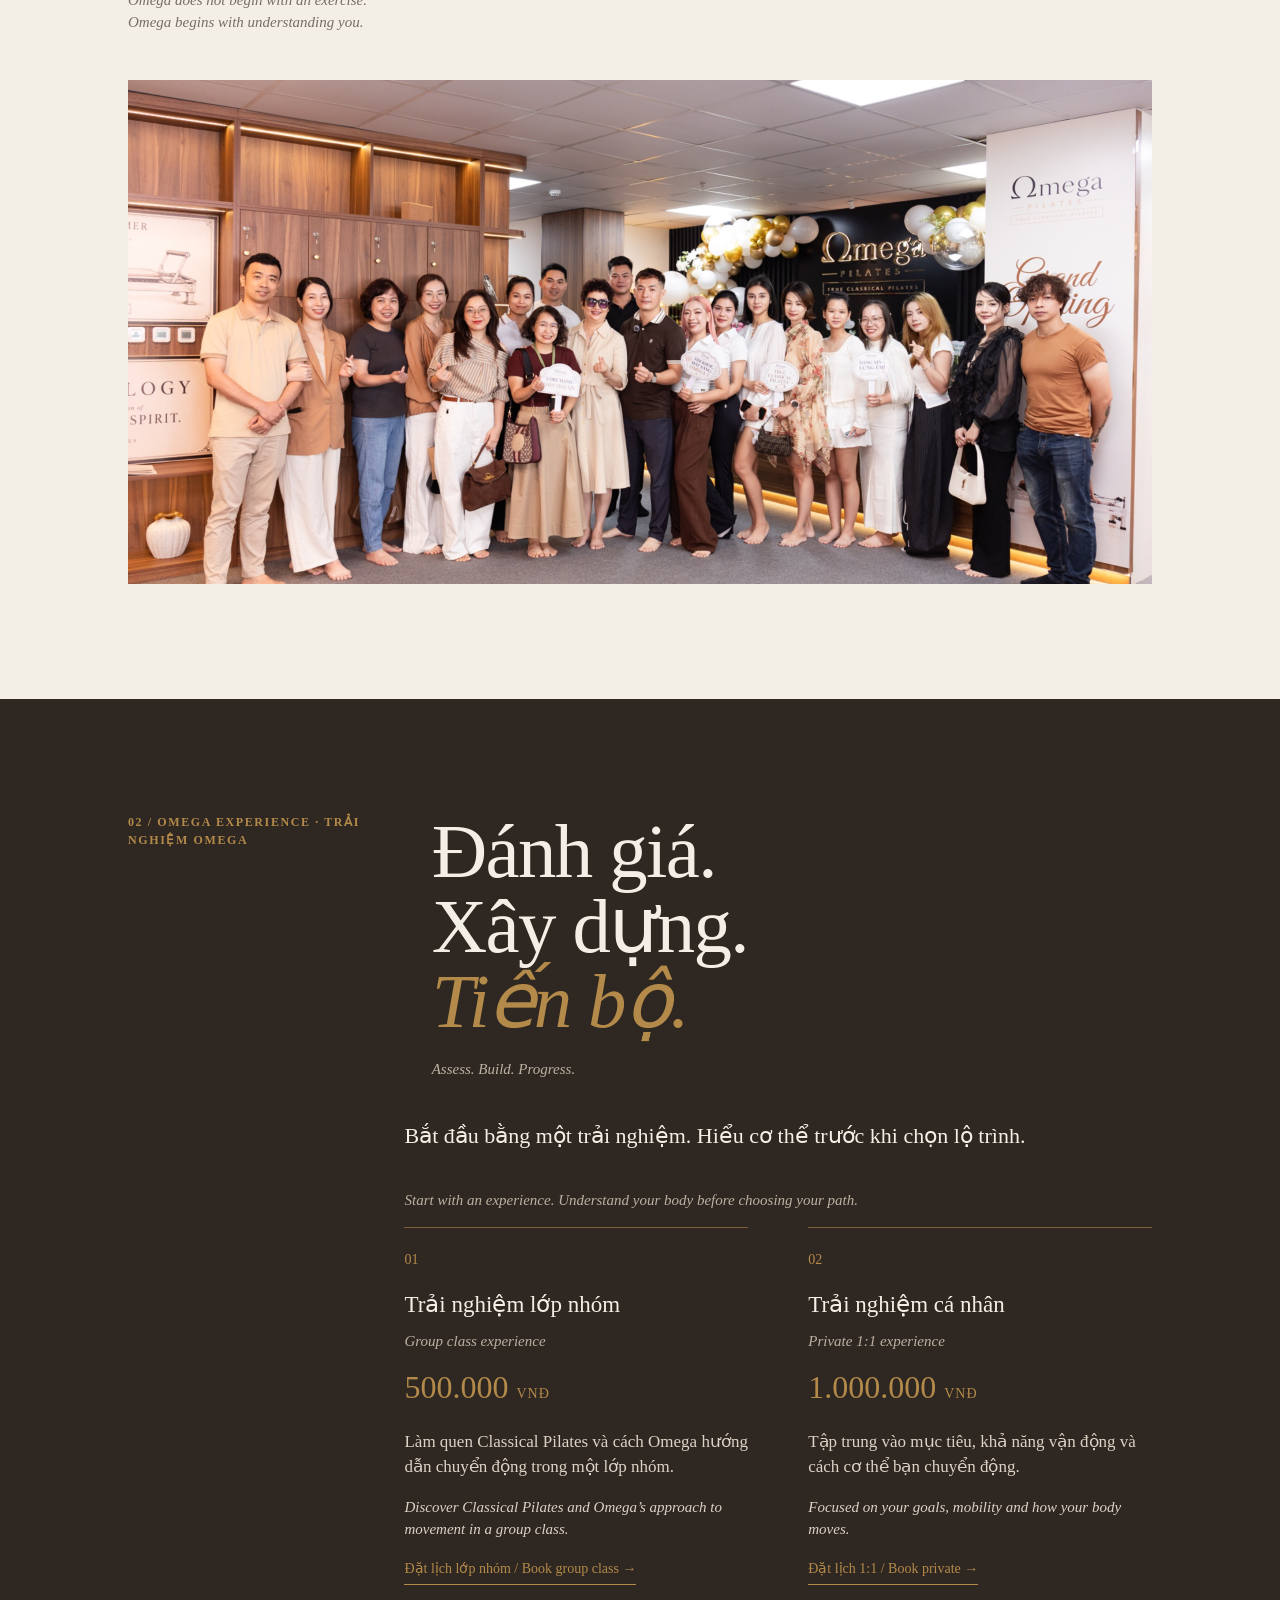
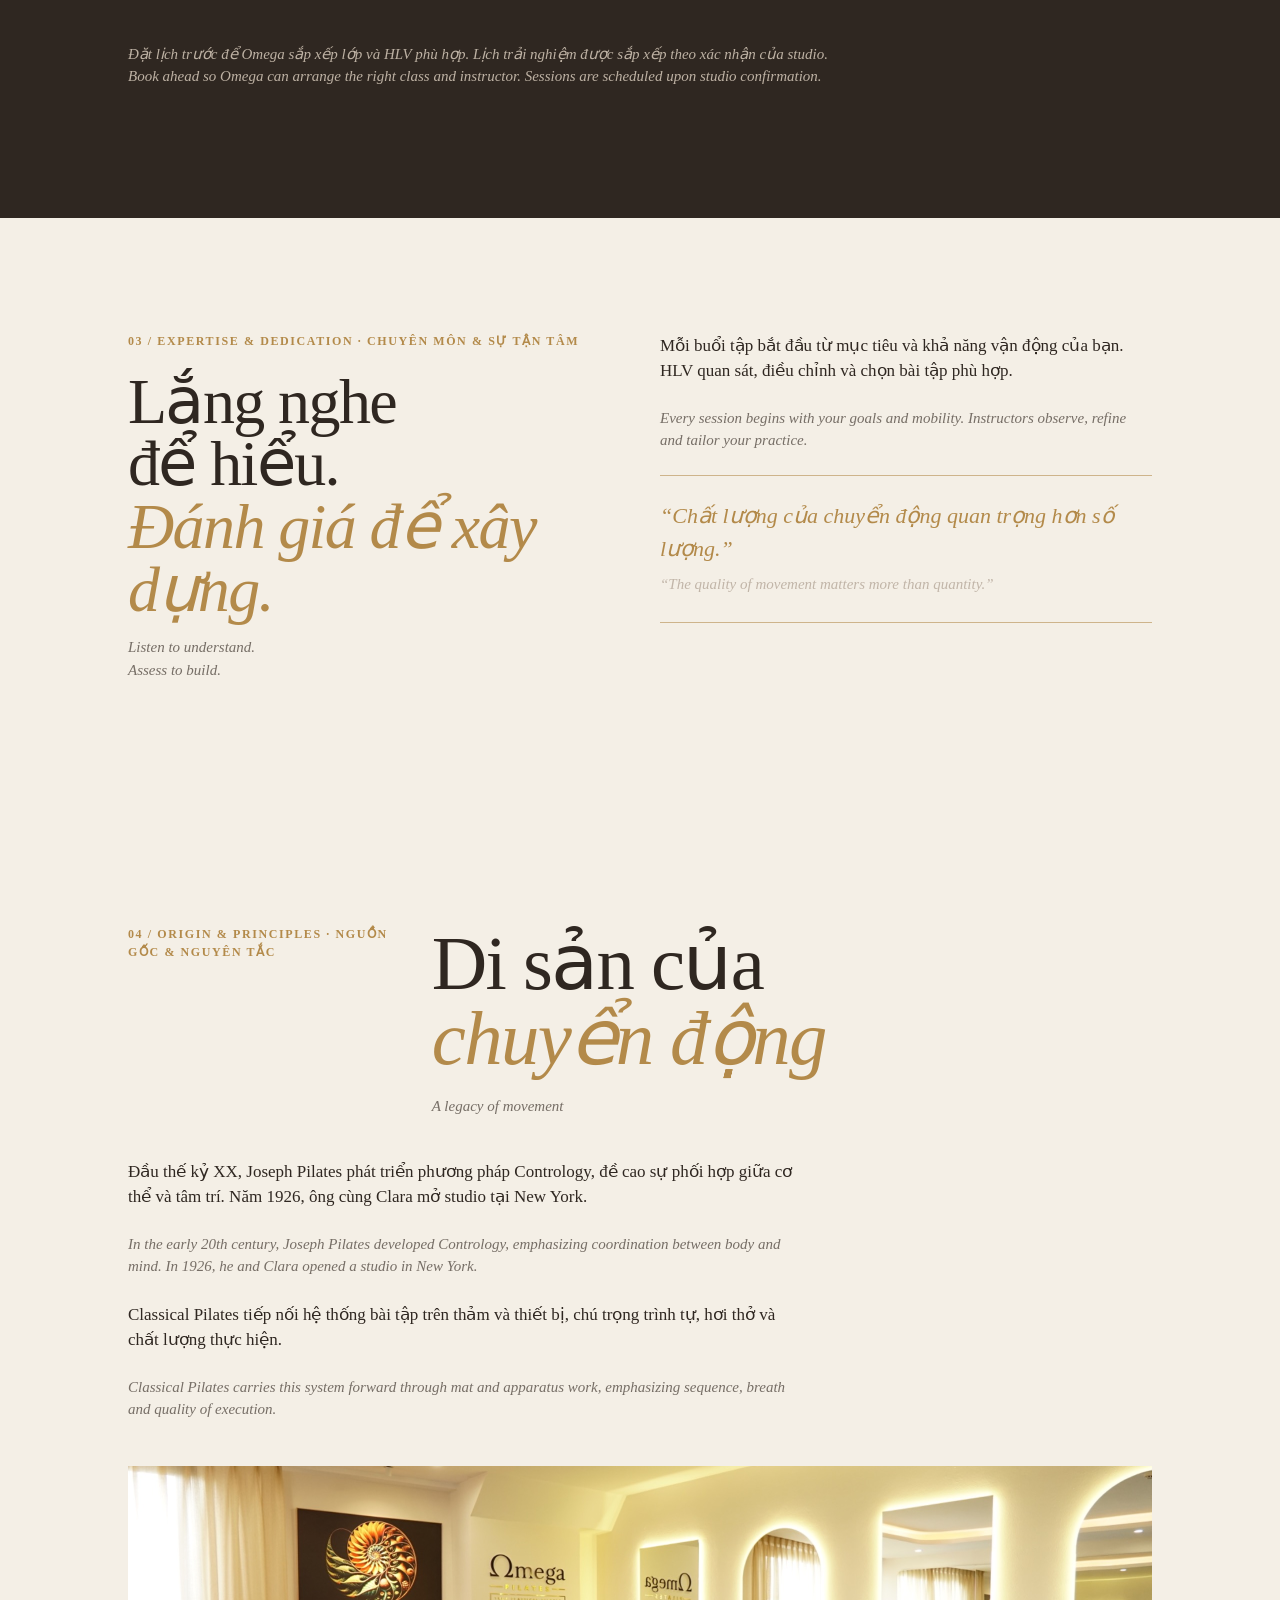
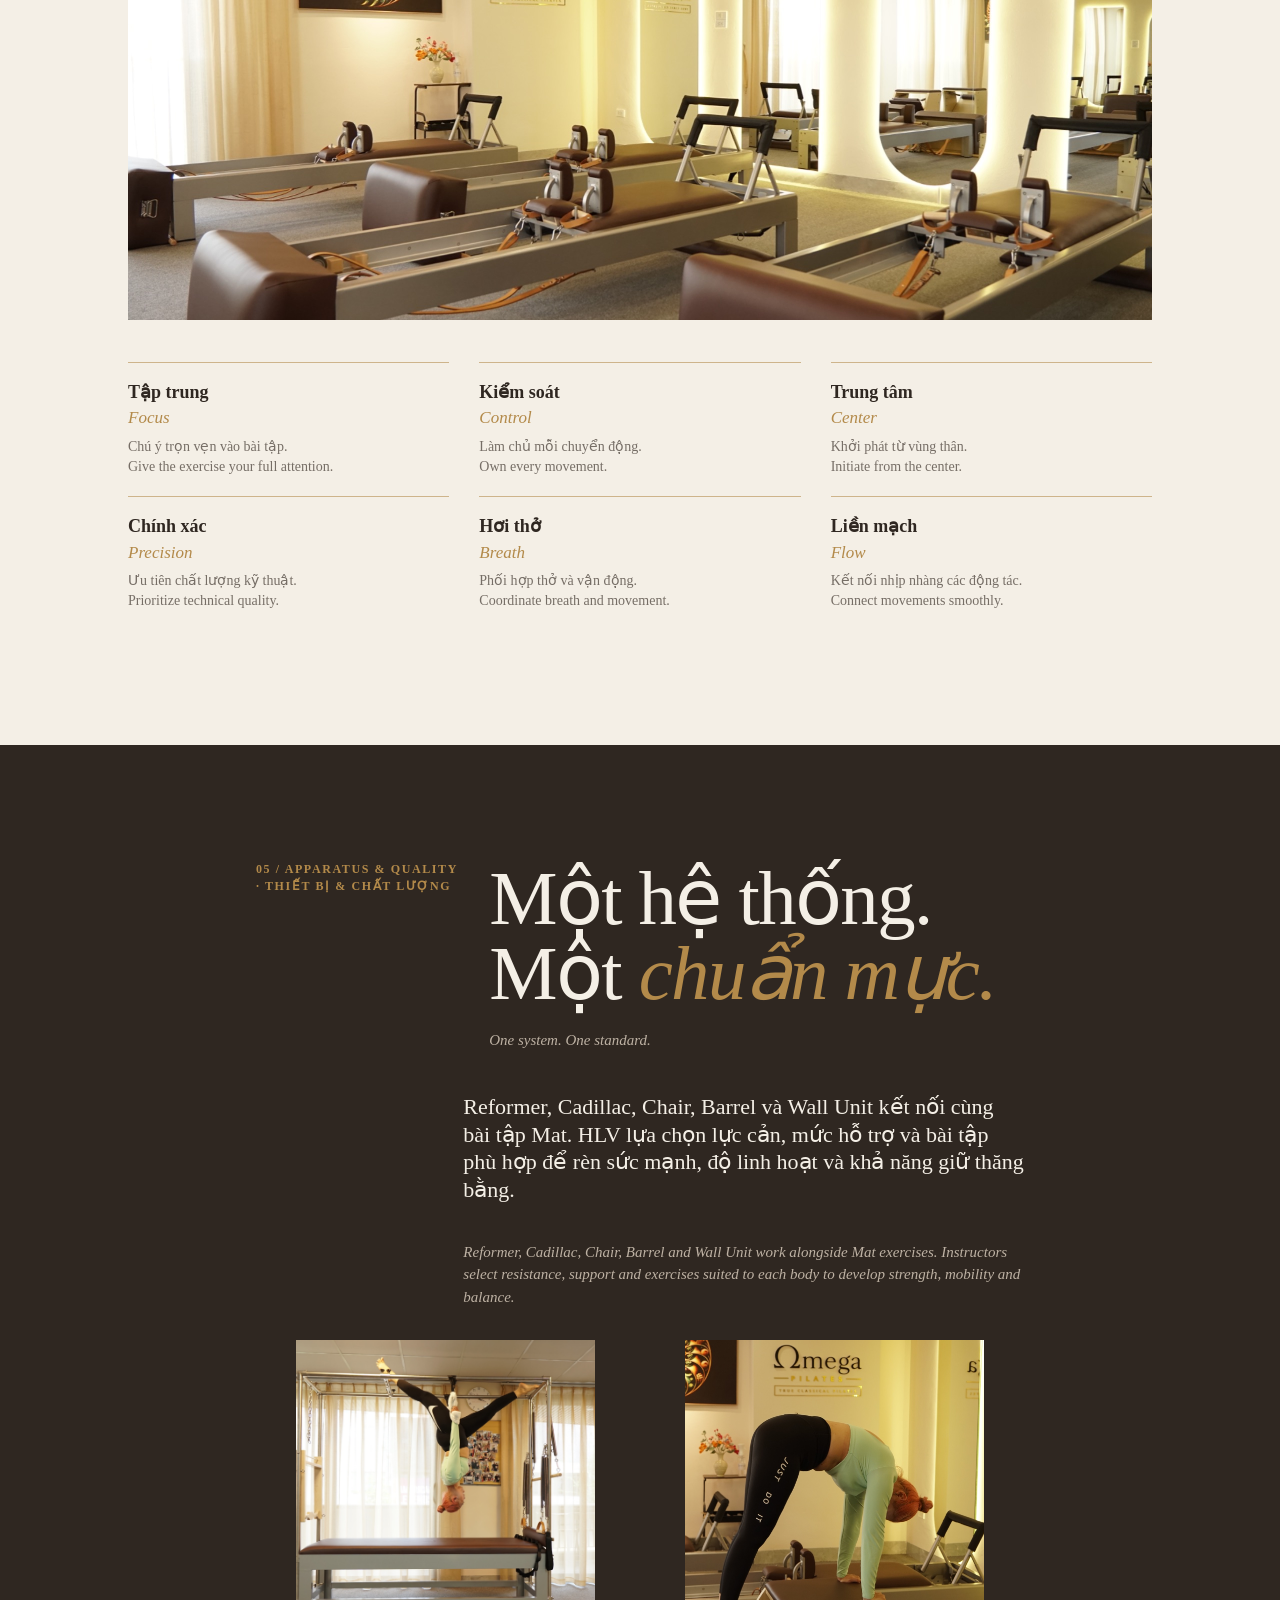
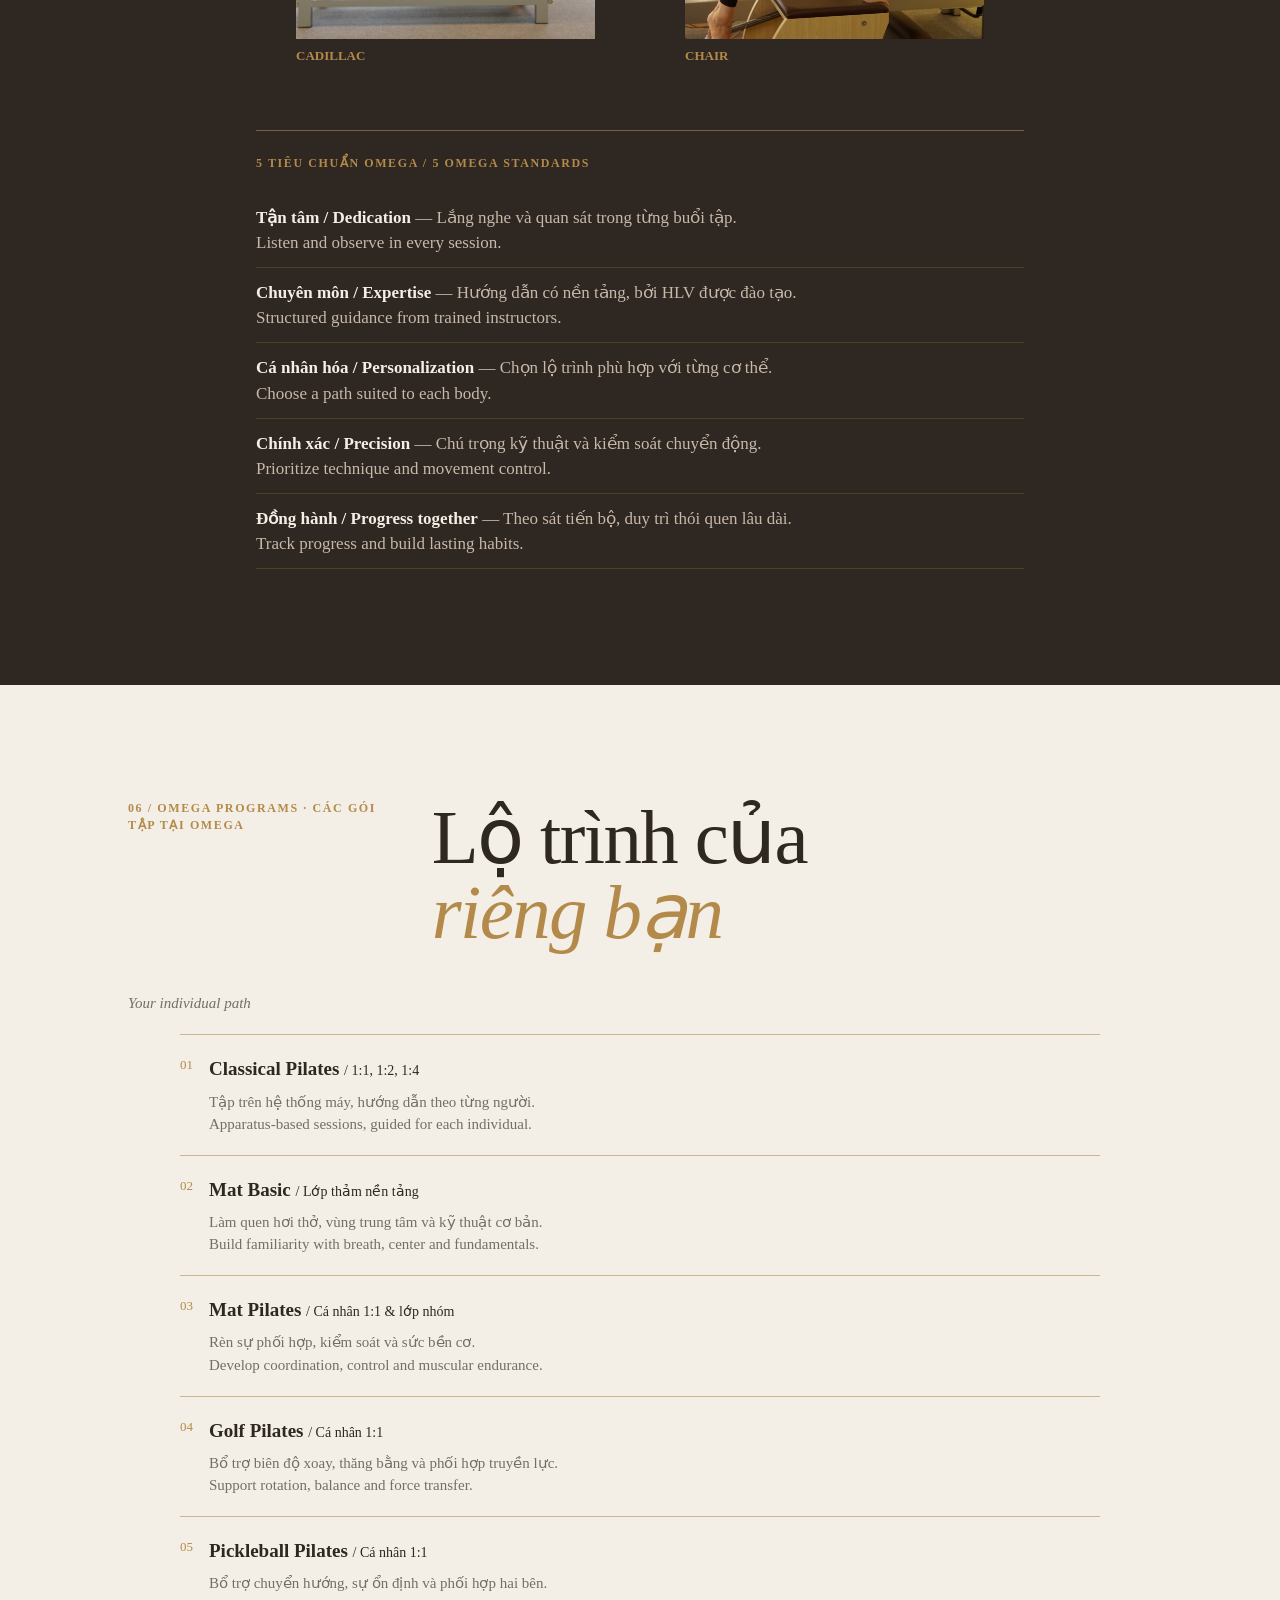
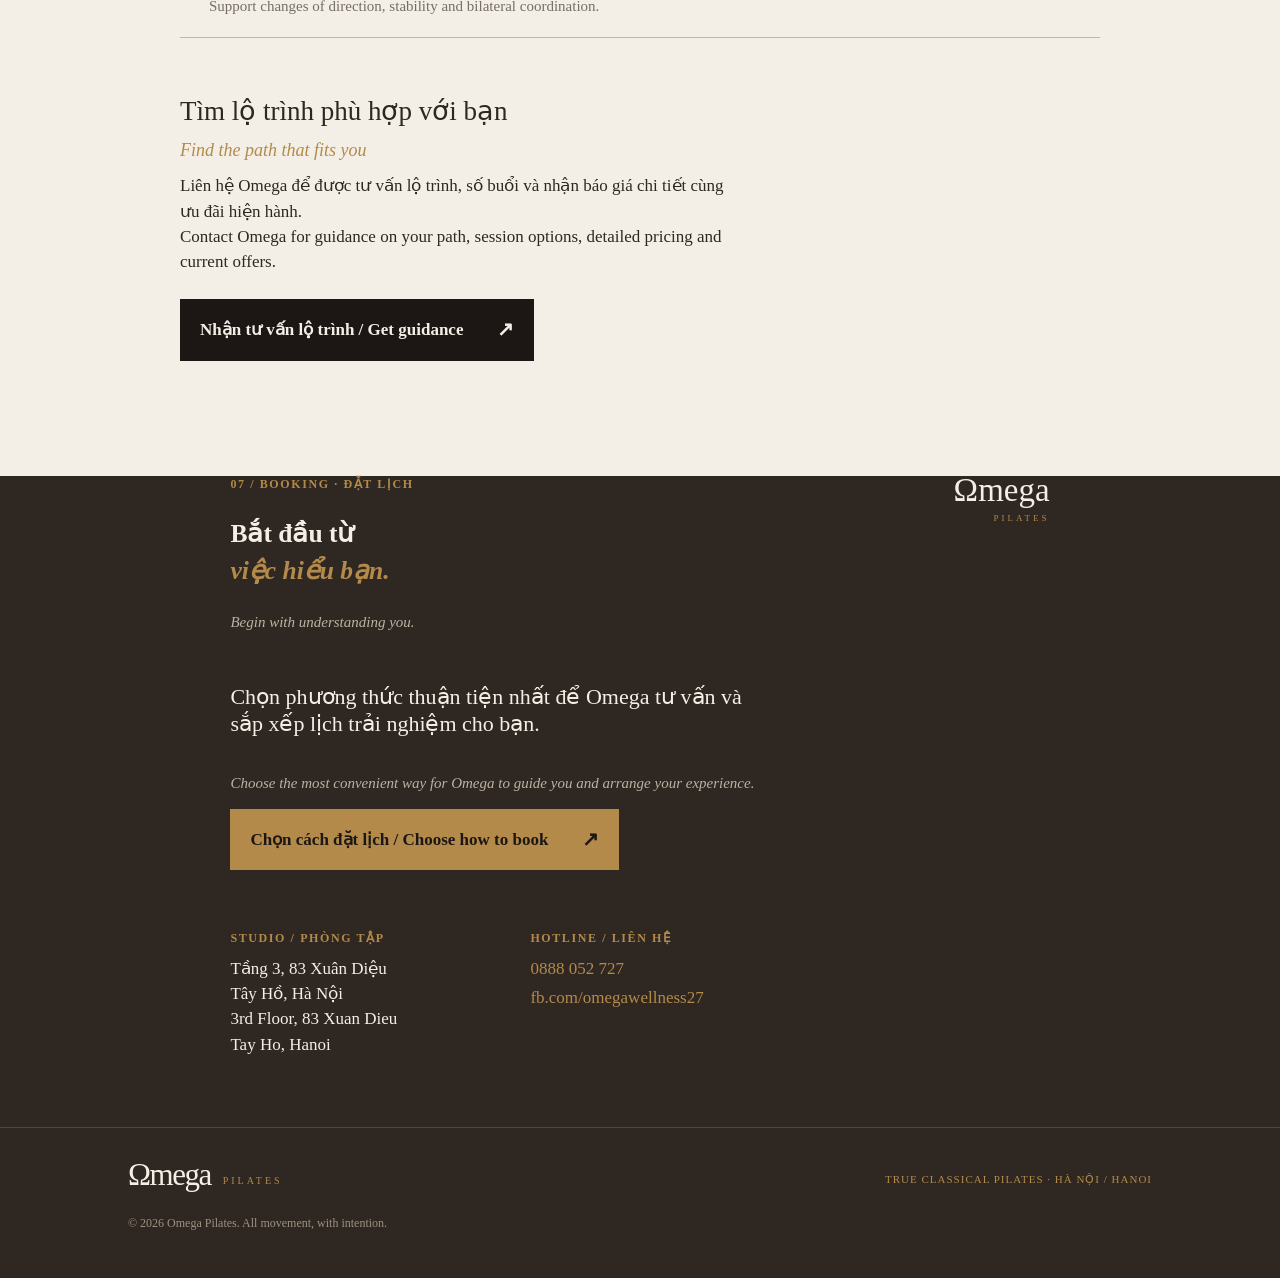
==== commit ec465633: "Add files via upload" ====
--- a/index.html
+++ b/index.html
@@ -4,26 +4,26 @@
   <meta charset="utf-8">
   <meta name="viewport" content="width=device-width, initial-scale=1">
   <meta name="theme-color" content="#2f2721">
-  <meta name="description" content="Omega Pilates — Classical Pilates tại Tây Hồ, Hà Nội. Hiểu cơ thể, chuyển động tốt hơn với lộ trình được cá nhân hóa.">
+  <meta name="description" content="Omega Pilates — Classical Pilates tại Tây Hồ, Hà Nội. Hiểu cơ thể, chuyển động tốt hơn với lộ trình được cá nhân hóa. / Understand your body and move better with a personal Pilates path.">
   <meta property="og:type" content="website">
-  <meta property="og:title" content="Omega Pilates — Hiểu cơ thể. Chuyển động tốt hơn.">
-  <meta property="og:description" content="Classical Pilates, thiết bị chuẩn mực và lộ trình riêng cho từng cơ thể tại Tây Hồ, Hà Nội.">
+  <meta property="og:title" content="Omega Pilates — Hiểu cơ thể. Chuyển động tốt hơn. / Understand your body. Move better.">
+  <meta property="og:description" content="Classical Pilates, thiết bị chuẩn mực và lộ trình riêng cho từng cơ thể tại Tây Hồ, Hà Nội. / Classical Pilates, quality apparatus and an individual path in Hanoi.">
   <meta property="og:image" content="assets/studio-wide.png">
   <meta name="twitter:card" content="summary_large_image">
   <link rel="icon" href="favicon.svg" type="image/svg+xml">
   <link rel="stylesheet" href="styles.css">
-  <title>Omega Pilates — Classical Pilates tại Tây Hồ</title>
+  <title>Omega Pilates — Classical Pilates tại Tây Hồ / in Hanoi</title>
 </head>
 <body>
   <header class="site-header" id="top">
-    <a class="wordmark wordmark--small" href="#top" aria-label="Omega Pilates về đầu trang"><span>Ωmega</span><em>PILATES</em></a>
-    <nav class="nav" aria-label="Điều hướng chính">
-      <a href="#story">Câu chuyện</a><a href="#programs">Lộ trình</a><a class="nav-cta booking-link" href="#booking">Đặt lịch</a>
+    <a class="wordmark wordmark--small" href="#top" aria-label="Omega Pilates về đầu trang / Back to top"><span>Ωmega</span><em>PILATES</em></a>
+    <nav class="nav" aria-label="Điều hướng chính / Main navigation">
+      <a href="#story">Câu chuyện / Story</a><a href="#programs">Lộ trình / Programs</a><a class="nav-cta booking-link" href="#booking">Đặt lịch / Book</a>
     </nav>
     <button class="menu-toggle" type="button" aria-expanded="false" aria-controls="mobile-nav">Menu</button>
   </header>
-  <nav class="mobile-nav" id="mobile-nav" aria-label="Điều hướng mobile">
-    <a href="#story">Câu chuyện</a><a href="#programs">Lộ trình</a><a class="booking-link" href="#booking">Đặt lịch trải nghiệm</a>
+  <nav class="mobile-nav" id="mobile-nav" aria-label="Điều hướng mobile / Mobile navigation">
+    <a href="#story">Câu chuyện / Story</a><a href="#programs">Lộ trình / Programs</a><a class="booking-link" href="#booking">Đặt lịch trải nghiệm / Book a session</a>
   </nav>
 
   <main>
@@ -32,64 +32,64 @@
         <p class="eyebrow">TRUE CLASSICAL PILATES</p>
         <h1>Hiểu cơ thể.<br><span>Chuyển động<br>tốt hơn.</span></h1>
         <p class="hero-sub">Understand your body. Move better.</p>
-        <a class="button button--gold booking-link" href="#booking">Bắt đầu bằng một trải nghiệm <span>↗</span></a>
+        <a class="button button--gold booking-link" href="#booking">Bắt đầu bằng một trải nghiệm / Start with an experience <span>↗</span></a>
       </div>
-      <div class="hero-image-wrap"><img src="assets/private-session.png" alt="Học viên tập Classical Pilates trên Reformer tại Omega" class="hero-image"><span class="image-note">Tây Hồ · Hà Nội</span></div>
+      <div class="hero-image-wrap"><img src="assets/private-session.png" alt="Học viên tập Classical Pilates trên Reformer tại Omega / Student practising Classical Pilates on a Reformer at Omega" class="hero-image"><span class="image-note">Tây Hồ · Hà Nội / Hanoi</span></div>
     </section>
 
     <section class="section section-cream" id="story">
-      <div class="section-intro"><p class="eyebrow">01 / BRAND STORY</p><h2>Tinh thần<br><em>Omega</em></h2></div>
-      <div class="prose"><p class="lead">Omega, chữ cái cuối cùng của bảng chữ cái Hy Lạp, gợi về sự hoàn thiện. Với chúng tôi, đó là hành trình hiểu cơ thể và tìm lại sự cân bằng qua chuyển động.</p><p class="en">Omega, the final letter of the Greek alphabet, evokes completion. For us, it represents a journey of understanding the body and finding balance through movement.</p><p class="statement">Omega không bắt đầu bằng một bài tập.<br>Omega bắt đầu bằng việc hiểu bạn.</p></div>
-      <img class="wide-photo" src="assets/studio-team.png" alt="Đội ngũ và cộng đồng Omega Pilates">
+      <div class="section-intro"><p class="eyebrow">01 / BRAND STORY · CÂU CHUYỆN THƯƠNG HIỆU</p><h2>Tinh thần<br><em>Omega</em></h2><p class="en">The Omega Spirit</p></div>
+      <div class="prose"><p class="lead">Omega, chữ cái cuối cùng của bảng chữ cái Hy Lạp, gợi về sự hoàn thiện. Với chúng tôi, đó là hành trình hiểu cơ thể và tìm lại sự cân bằng qua chuyển động.</p><p class="en">Omega, the final letter of the Greek alphabet, evokes completion. For us, it represents a journey of understanding the body and finding balance through movement.</p><p class="statement">Omega không bắt đầu bằng một bài tập.<br>Omega bắt đầu bằng việc hiểu bạn.</p><p class="en">Omega does not begin with an exercise.<br>Omega begins with understanding you.</p></div>
+      <img class="wide-photo" src="assets/studio-team.png" alt="Đội ngũ và cộng đồng Omega Pilates / The Omega Pilates team and community">
     </section>
 
     <section class="section section-dark experience" id="experience">
-      <div class="section-intro"><p class="eyebrow">02 / OMEGA EXPERIENCE</p><h2>Đánh giá.<br>Xây dựng.<br><em>Tiến bộ.</em></h2></div>
-      <p class="lead">Bắt đầu bằng một trải nghiệm. Hiểu cơ thể trước khi chọn lộ trình.</p>
+      <div class="section-intro"><p class="eyebrow">02 / OMEGA EXPERIENCE · TRẢI NGHIỆM OMEGA</p><h2>Đánh giá.<br>Xây dựng.<br><em>Tiến bộ.</em></h2><p class="en">Assess. Build. Progress.</p></div>
+      <p class="lead">Bắt đầu bằng một trải nghiệm. Hiểu cơ thể trước khi chọn lộ trình.</p><p class="en">Start with an experience. Understand your body before choosing your path.</p>
       <div class="experience-grid">
-        <article class="price-card"><p class="card-index">01</p><h3>Trải nghiệm lớp nhóm</h3><strong>500.000 <small>VNĐ</small></strong><p>Làm quen Classical Pilates và cách Omega hướng dẫn chuyển động trong một lớp nhóm.</p><a href="#booking" class="text-link booking-link">Đặt lịch lớp nhóm →</a></article>
-        <article class="price-card"><p class="card-index">02</p><h3>Trải nghiệm cá nhân</h3><strong>1.000.000 <small>VNĐ</small></strong><p>Tập trung vào mục tiêu, khả năng vận động và cách cơ thể bạn chuyển động.</p><a href="#booking" class="text-link booking-link">Đặt lịch 1:1 →</a></article>
+        <article class="price-card"><p class="card-index">01</p><h3>Trải nghiệm lớp nhóm<br><small>Group class experience</small></h3><strong>500.000 <small>VNĐ</small></strong><p>Làm quen Classical Pilates và cách Omega hướng dẫn chuyển động trong một lớp nhóm.</p><p class="en">Discover Classical Pilates and Omega’s approach to movement in a group class.</p><a href="#booking" data-session="group" class="text-link booking-link">Đặt lịch lớp nhóm / Book group class →</a></article>
+        <article class="price-card"><p class="card-index">02</p><h3>Trải nghiệm cá nhân<br><small>Private 1:1 experience</small></h3><strong>1.000.000 <small>VNĐ</small></strong><p>Tập trung vào mục tiêu, khả năng vận động và cách cơ thể bạn chuyển động.</p><p class="en">Focused on your goals, mobility and how your body moves.</p><a href="#booking" data-session="private" class="text-link booking-link">Đặt lịch 1:1 / Book private →</a></article>
       </div>
-      <p class="fine-print">Đặt lịch trước để Omega sắp xếp lớp và HLV phù hợp. Lịch trải nghiệm được sắp xếp theo xác nhận của studio.</p>
+      <p class="fine-print">Đặt lịch trước để Omega sắp xếp lớp và HLV phù hợp. Lịch trải nghiệm được sắp xếp theo xác nhận của studio.<br>Book ahead so Omega can arrange the right class and instructor. Sessions are scheduled upon studio confirmation.</p>
     </section>
 
     <section class="section section-cream split-section">
-      <div><p class="eyebrow">03 / EXPERTISE & DEDICATION</p><h2>Lắng nghe<br>để hiểu.<br><em>Đánh giá để xây dựng.</em></h2></div>
-      <div class="prose"><p>Mỗi buổi tập bắt đầu từ mục tiêu và khả năng vận động của bạn. HLV quan sát, điều chỉnh và chọn bài tập phù hợp.</p><p class="en">Every session begins with your goals and mobility. Instructors observe, refine and tailor your practice.</p><div class="quote-line">“Chất lượng của chuyển động quan trọng hơn số lượng.”</div></div>
+      <div><p class="eyebrow">03 / EXPERTISE & DEDICATION · CHUYÊN MÔN & SỰ TẬN TÂM</p><h2>Lắng nghe<br>để hiểu.<br><em>Đánh giá để xây dựng.</em></h2><p class="en">Listen to understand.<br>Assess to build.</p></div>
+      <div class="prose"><p>Mỗi buổi tập bắt đầu từ mục tiêu và khả năng vận động của bạn. HLV quan sát, điều chỉnh và chọn bài tập phù hợp.</p><p class="en">Every session begins with your goals and mobility. Instructors observe, refine and tailor your practice.</p><div class="quote-line">“Chất lượng của chuyển động quan trọng hơn số lượng.”<br><span>“The quality of movement matters more than quantity.”</span></div></div>
     </section>
 
     <section class="section section-cream principles">
-      <div class="section-intro"><p class="eyebrow">04 / ORIGIN & PRINCIPLES</p><h2>Di sản của<br><em>chuyển động</em></h2></div>
-      <div class="prose"><p>Đầu thế kỷ XX, Joseph Pilates phát triển phương pháp Contrology, đề cao sự phối hợp giữa cơ thể và tâm trí. Năm 1926, ông cùng Clara mở studio tại New York.</p><p class="en">Classical Pilates tiếp nối hệ thống bài tập trên thảm và thiết bị, chú trọng trình tự, hơi thở và chất lượng thực hiện.</p></div>
-      <img class="wide-photo" src="assets/studio-wide.png" alt="Không gian studio Omega Pilates tại Hà Nội">
-      <div class="principles-grid"><div><b>Tập trung</b><span>Focus</span><p>Chú ý trọn vẹn vào bài tập.</p></div><div><b>Kiểm soát</b><span>Control</span><p>Làm chủ mỗi chuyển động.</p></div><div><b>Trung tâm</b><span>Center</span><p>Khởi phát từ vùng thân.</p></div><div><b>Chính xác</b><span>Precision</span><p>Ưu tiên chất lượng kỹ thuật.</p></div><div><b>Hơi thở</b><span>Breath</span><p>Phối hợp thở và vận động.</p></div><div><b>Liền mạch</b><span>Flow</span><p>Kết nối nhịp nhàng các động tác.</p></div></div>
+      <div class="section-intro"><p class="eyebrow">04 / ORIGIN & PRINCIPLES · NGUỒN GỐC & NGUYÊN TẮC</p><h2>Di sản của<br><em>chuyển động</em></h2><p class="en">A legacy of movement</p></div>
+      <div class="prose"><p>Đầu thế kỷ XX, Joseph Pilates phát triển phương pháp Contrology, đề cao sự phối hợp giữa cơ thể và tâm trí. Năm 1926, ông cùng Clara mở studio tại New York.</p><p class="en">In the early 20th century, Joseph Pilates developed Contrology, emphasizing coordination between body and mind. In 1926, he and Clara opened a studio in New York.</p><p>Classical Pilates tiếp nối hệ thống bài tập trên thảm và thiết bị, chú trọng trình tự, hơi thở và chất lượng thực hiện.</p><p class="en">Classical Pilates carries this system forward through mat and apparatus work, emphasizing sequence, breath and quality of execution.</p></div>
+      <img class="wide-photo" src="assets/studio-wide.png" alt="Không gian studio Omega Pilates tại Hà Nội / The Omega Pilates studio in Hanoi">
+      <div class="principles-grid"><div><b>Tập trung</b><span>Focus</span><p>Chú ý trọn vẹn vào bài tập.<br>Give the exercise your full attention.</p></div><div><b>Kiểm soát</b><span>Control</span><p>Làm chủ mỗi chuyển động.<br>Own every movement.</p></div><div><b>Trung tâm</b><span>Center</span><p>Khởi phát từ vùng thân.<br>Initiate from the center.</p></div><div><b>Chính xác</b><span>Precision</span><p>Ưu tiên chất lượng kỹ thuật.<br>Prioritize technical quality.</p></div><div><b>Hơi thở</b><span>Breath</span><p>Phối hợp thở và vận động.<br>Coordinate breath and movement.</p></div><div><b>Liền mạch</b><span>Flow</span><p>Kết nối nhịp nhàng các động tác.<br>Connect movements smoothly.</p></div></div>
     </section>
 
     <section class="section section-dark apparatus">
-      <div class="section-intro"><p class="eyebrow">05 / APPARATUS & QUALITY</p><h2>Một hệ thống.<br>Một <em>chuẩn mực.</em></h2></div>
-      <p class="lead">Reformer, Cadillac, Chair, Barrel và Wall Unit kết nối cùng bài tập Mat. HLV lựa chọn lực cản, mức hỗ trợ và bài tập phù hợp để rèn sức mạnh, độ linh hoạt và khả năng giữ thăng bằng.</p>
-      <div class="photo-pair"><figure><img src="assets/cadillac.png" alt="Thiết bị Cadillac tại Omega"><figcaption>CADILLAC</figcaption></figure><figure><img src="assets/chair.png" alt="Thiết bị Chair tại Omega"><figcaption>CHAIR</figcaption></figure></div>
-      <div class="standards"><p class="eyebrow">5 TIÊU CHUẨN OMEGA</p><p><b>Tận tâm</b> — Lắng nghe và quan sát trong từng buổi tập.</p><p><b>Chuyên môn</b> — Hướng dẫn có nền tảng, bởi HLV được đào tạo.</p><p><b>Cá nhân hóa</b> — Chọn lộ trình phù hợp với từng cơ thể.</p><p><b>Chính xác</b> — Chú trọng kỹ thuật và kiểm soát chuyển động.</p><p><b>Đồng hành</b> — Theo sát tiến bộ, duy trì thói quen lâu dài.</p></div>
+      <div class="section-intro"><p class="eyebrow">05 / APPARATUS & QUALITY · THIẾT BỊ & CHẤT LƯỢNG</p><h2>Một hệ thống.<br>Một <em>chuẩn mực.</em></h2><p class="en">One system. One standard.</p></div>
+      <p class="lead">Reformer, Cadillac, Chair, Barrel và Wall Unit kết nối cùng bài tập Mat. HLV lựa chọn lực cản, mức hỗ trợ và bài tập phù hợp để rèn sức mạnh, độ linh hoạt và khả năng giữ thăng bằng.</p><p class="en">Reformer, Cadillac, Chair, Barrel and Wall Unit work alongside Mat exercises. Instructors select resistance, support and exercises suited to each body to develop strength, mobility and balance.</p>
+      <div class="photo-pair"><figure><img src="assets/cadillac.png" alt="Thiết bị Cadillac tại Omega / Cadillac apparatus at Omega"><figcaption>CADILLAC</figcaption></figure><figure><img src="assets/chair.png" alt="Thiết bị Chair tại Omega / Chair apparatus at Omega"><figcaption>CHAIR</figcaption></figure></div>
+      <div class="standards"><p class="eyebrow">5 TIÊU CHUẨN OMEGA / 5 OMEGA STANDARDS</p><p><b>Tận tâm / Dedication</b> — Lắng nghe và quan sát trong từng buổi tập.<br>Listen and observe in every session.</p><p><b>Chuyên môn / Expertise</b> — Hướng dẫn có nền tảng, bởi HLV được đào tạo.<br>Structured guidance from trained instructors.</p><p><b>Cá nhân hóa / Personalization</b> — Chọn lộ trình phù hợp với từng cơ thể.<br>Choose a path suited to each body.</p><p><b>Chính xác / Precision</b> — Chú trọng kỹ thuật và kiểm soát chuyển động.<br>Prioritize technique and movement control.</p><p><b>Đồng hành / Progress together</b> — Theo sát tiến bộ, duy trì thói quen lâu dài.<br>Track progress and build lasting habits.</p></div>
     </section>
 
     <section class="section section-cream programs" id="programs">
-      <div class="section-intro"><p class="eyebrow">06 / OMEGA PROGRAMS</p><h2>Lộ trình của<br><em>riêng bạn</em></h2></div>
+      <div class="section-intro"><p class="eyebrow">06 / OMEGA PROGRAMS · CÁC GÓI TẬP TẠI OMEGA</p><h2>Lộ trình của<br><em>riêng bạn</em></h2></div>
       <p class="en">Your individual path</p>
-      <div class="program-list"><article><span>01</span><div><h3>Classical Pilates <small>/ 1:1, 1:2, 1:4</small></h3><p>Tập trên hệ thống máy, hướng dẫn theo từng người.</p></div></article><article><span>02</span><div><h3>Mat Basic <small>/ Lớp thảm nền tảng</small></h3><p>Làm quen hơi thở, vùng trung tâm và kỹ thuật cơ bản.</p></div></article><article><span>03</span><div><h3>Mat Pilates <small>/ Cá nhân 1:1 & lớp nhóm</small></h3><p>Rèn sự phối hợp, kiểm soát và sức bền cơ.</p></div></article><article><span>04</span><div><h3>Golf Pilates <small>/ Cá nhân 1:1</small></h3><p>Bổ trợ biên độ xoay, thăng bằng và phối hợp truyền lực.</p></div></article><article><span>05</span><div><h3>Pickleball Pilates <small>/ Cá nhân 1:1</small></h3><p>Bổ trợ chuyển hướng, sự ổn định và phối hợp hai bên.</p></div></article></div>
-      <div class="program-cta"><h3>Tìm lộ trình phù hợp với bạn</h3><p>Liên hệ Omega để được tư vấn lộ trình, số buổi và nhận báo giá chi tiết cùng ưu đãi hiện hành.</p><a href="#booking" class="button button--dark booking-link">Nhận tư vấn lộ trình <span>↗</span></a></div>
+      <div class="program-list"><article><span>01</span><div><h3>Classical Pilates <small>/ 1:1, 1:2, 1:4</small></h3><p>Tập trên hệ thống máy, hướng dẫn theo từng người.<br>Apparatus-based sessions, guided for each individual.</p></div></article><article><span>02</span><div><h3>Mat Basic <small>/ Lớp thảm nền tảng</small></h3><p>Làm quen hơi thở, vùng trung tâm và kỹ thuật cơ bản.<br>Build familiarity with breath, center and fundamentals.</p></div></article><article><span>03</span><div><h3>Mat Pilates <small>/ Cá nhân 1:1 & lớp nhóm</small></h3><p>Rèn sự phối hợp, kiểm soát và sức bền cơ.<br>Develop coordination, control and muscular endurance.</p></div></article><article><span>04</span><div><h3>Golf Pilates <small>/ Cá nhân 1:1</small></h3><p>Bổ trợ biên độ xoay, thăng bằng và phối hợp truyền lực.<br>Support rotation, balance and force transfer.</p></div></article><article><span>05</span><div><h3>Pickleball Pilates <small>/ Cá nhân 1:1</small></h3><p>Bổ trợ chuyển hướng, sự ổn định và phối hợp hai bên.<br>Support changes of direction, stability and bilateral coordination.</p></div></article></div>
+      <div class="program-cta"><h3>Tìm lộ trình phù hợp với bạn<br><em>Find the path that fits you</em></h3><p>Liên hệ Omega để được tư vấn lộ trình, số buổi và nhận báo giá chi tiết cùng ưu đãi hiện hành.<br>Contact Omega for guidance on your path, session options, detailed pricing and current offers.</p><a href="#booking" class="button button--dark booking-link">Nhận tư vấn lộ trình / Get guidance <span>↗</span></a></div>
     </section>
 
     <section class="contact section-dark" id="booking">
-      <div class="contact-top"><div><p class="eyebrow">07 / BOOKING</p><h2>Bắt đầu từ<br><em>việc hiểu bạn.</em></h2></div><div class="contact-mark"><span>Ωmega</span><small>PILATES</small></div></div>
-      <p class="lead">Chọn phương thức thuận tiện nhất để Omega tư vấn và sắp xếp lịch trải nghiệm cho bạn.</p>
-      <button class="button button--gold booking-link booking-open" type="button">Chọn cách đặt lịch <span>↗</span></button>
-      <div class="contact-details"><div><p class="eyebrow">STUDIO</p><p>Tầng 3, 83 Xuân Diệu<br>Tây Hồ, Hà Nội</p></div><div><p class="eyebrow">HOTLINE</p><a href="tel:+84888052727">0888 052 727</a><a href="https://facebook.com/omegawellness27" target="_blank" rel="noreferrer">fb.com/omegawellness27</a></div>
+      <div class="contact-top"><div><p class="eyebrow">07 / BOOKING · ĐẶT LỊCH</p><h2>Bắt đầu từ<br><em>việc hiểu bạn.</em></h2><p class="en">Begin with understanding you.</p></div><div class="contact-mark"><span>Ωmega</span><small>PILATES</small></div></div>
+      <p class="lead">Chọn phương thức thuận tiện nhất để Omega tư vấn và sắp xếp lịch trải nghiệm cho bạn.</p><p class="en">Choose the most convenient way for Omega to guide you and arrange your experience.</p>
+      <button class="button button--gold booking-link booking-open" type="button">Chọn cách đặt lịch / Choose how to book <span>↗</span></button>
+      <div class="contact-details"><div><p class="eyebrow">STUDIO / PHÒNG TẬP</p><p>Tầng 3, 83 Xuân Diệu<br>Tây Hồ, Hà Nội<br>3rd Floor, 83 Xuan Dieu<br>Tay Ho, Hanoi</p></div><div><p class="eyebrow">HOTLINE / LIÊN HỆ</p><a href="tel:+84888052727">0888 052 727</a><a href="https://facebook.com/omegawellness27" target="_blank" rel="noreferrer">fb.com/omegawellness27</a></div></div>
     </section>
   </main>
 
-  <footer class="footer section-dark"><a class="wordmark" href="#top"><span>Ωmega</span><em>PILATES</em></a><p>TRUE CLASSICAL PILATES · HÀ NỘI</p><small>© 2026 Omega Pilates. All movement, with intention.</small></footer>
+  <footer class="footer section-dark"><a class="wordmark" href="#top"><span>Ωmega</span><em>PILATES</em></a><p>TRUE CLASSICAL PILATES · HÀ NỘI / HANOI</p><small>© 2026 Omega Pilates. All movement, with intention.</small></footer>
 
-  <dialog class="booking-dialog" id="booking-dialog" aria-labelledby="booking-title"><div class="dialog-card"><button class="dialog-close" type="button" aria-label="Đóng">×</button><p class="eyebrow">BOOKING / ĐẶT LỊCH</p><h2 id="booking-title">Bạn muốn kết nối<br><em>qua đâu?</em></h2><p class="dialog-copy">Chọn một phương thức. Omega sẽ phản hồi để xác nhận lịch trải nghiệm.</p><div class="method-list" role="radiogroup" aria-label="Phương thức đặt lịch"><button class="method is-selected" type="button" data-method="sms" role="radio" aria-checked="true"><span class="method-icon">SMS</span><span><b>SMS thông thường</b><small>Gửi tin nhắn đến hotline</small></span><i>✓</i></button><button class="method" type="button" data-method="zalo" role="radio" aria-checked="false"><span class="method-icon">Z</span><span><b>Zalo</b><small>Mở cuộc trò chuyện với Omega</small></span><i>✓</i></button><button class="method" type="button" data-method="whatsapp" role="radio" aria-checked="false"><span class="method-icon">WA</span><span><b>WhatsApp</b><small>Nhắn tin quốc tế</small></span><i>✓</i></button></div><a class="button button--dark confirm-booking" href="sms:+84888052727?body=Chao%20Omega%2C%20toi%20muon%20dat%20lich%20trai%20nghiem.">Tiếp tục <span>↗</span></a></div></dialog>
+  <dialog class="booking-dialog" id="booking-dialog" aria-labelledby="booking-title"><div class="dialog-card"><button class="dialog-close" type="button" aria-label="Đóng / Close">×</button><p class="eyebrow">BOOKING / ĐẶT LỊCH</p><h2 id="booking-title">Đặt lịch trải nghiệm<br><em>Book your session</em></h2><p class="dialog-copy">Nhập thông tin để Omega chuẩn bị tin nhắn cho bạn. / Enter your details and Omega will prepare the message for you.</p><form class="booking-form" id="booking-form"><label for="session-type">Loại trải nghiệm / Session type<select id="session-type" name="session" required><option value="group">Lớp nhóm / Group class — 500.000 VNĐ</option><option value="private">Cá nhân 1:1 / Private 1:1 — 1.000.000 VNĐ</option></select></label><label for="customer-name">Tên / Name<input id="customer-name" name="name" type="text" autocomplete="name" required placeholder="Nguyễn Văn A / Your name"></label><label for="customer-phone">Số điện thoại / Phone number<input id="customer-phone" name="phone" type="tel" autocomplete="tel" required placeholder="0888 052 727"></label><label for="preferred-time">Thời gian muốn trải nghiệm / Preferred time<input id="preferred-time" name="time" type="text" required placeholder="Ví dụ: Thứ Bảy, 9:00 / e.g. Saturday, 9:00"></label><label for="coach-note">Vấn đề cần huấn luyện viên lưu ý / What should the instructor know?<textarea id="coach-note" name="note" rows="3" required placeholder="Mục tiêu, chấn thương hoặc lưu ý sức khỏe / Goals, injuries or health notes"></textarea></label><button class="button button--gold" type="submit">Soạn tin nhắn / Prepare message <span>↗</span></button></form><div class="message-step" id="message-step" hidden><p class="eyebrow">YOUR MESSAGE / TIN NHẮN CỦA BẠN</p><p class="dialog-copy">Kiểm tra nội dung rồi chọn kênh gửi. / Review your message and choose a channel.</p><pre class="message-preview" id="message-preview"></pre><div class="method-list" role="radiogroup" aria-label="Phương thức đặt lịch / Booking method"><button class="method is-selected" type="button" data-method="sms" role="radio" aria-checked="true"><span class="method-icon">SMS</span><span><b>SMS thông thường</b><small>Gửi tin nhắn đến hotline / Text the hotline</small></span><i>✓</i></button><button class="method" type="button" data-method="zalo" role="radio" aria-checked="false"><span class="method-icon">Z</span><span><b>Zalo</b><small>Mở cuộc trò chuyện với Omega / Open a chat</small></span><i>✓</i></button><button class="method" type="button" data-method="whatsapp" role="radio" aria-checked="false"><span class="method-icon">WA</span><span><b>WhatsApp</b><small>Nhắn tin quốc tế / International message</small></span><i>✓</i></button></div><a class="button button--dark confirm-booking" href="#">Tiếp tục / Continue <span>↗</span></a></div></div></dialog>
   <script src="script.js" defer></script>
 </body>
 </html>
--- a/styles.css
+++ b/styles.css
@@ -1 +1,22 @@
-:root{--cream:#f4efe6;--paper:#fbf8f2;--espresso:#2f2721;--deep:#1c1714;--gold:#b38a4a;--muted:#766e66;--line:rgba(179,138,74,.58);--shadow:0 24px 60px rgba(28,23,20,.12)}*{box-sizing:border-box}html{scroll-behavior:smooth}body{margin:0;background:var(--cream);color:var(--espresso);font-family:"Times New Roman",Times,serif;font-size:17px;line-height:1.48}a{color:inherit;text-decoration:none}img{display:block;max-width:100%}.site-header{position:sticky;top:0;z-index:20;height:72px;padding:0 6vw;display:flex;align-items:center;justify-content:space-between;background:rgba(28,23,20,.97);color:var(--cream);border-bottom:1px solid rgba(179,138,74,.28)}.wordmark{display:inline-flex;align-items:flex-end;gap:12px;color:var(--cream);font-size:31px;line-height:.8;letter-spacing:-1.5px}.wordmark em{font-style:normal;color:var(--gold);font-size:10px;letter-spacing:3px;line-height:1.2}.wordmark--small{font-size:24px}.nav{display:flex;align-items:center;gap:25px;font-size:14px}.nav a:not(.nav-cta){color:#d9d0c3}.nav-cta{border-bottom:1px solid var(--gold);padding:7px 0}.menu-toggle{display:none;background:none;border:0;color:var(--gold);font:inherit}.mobile-nav{display:none}.section{padding:86px 7vw}.section-dark{background:var(--espresso);color:var(--cream)}.section-cream{background:var(--cream)}.eyebrow{margin:0 0 20px;color:var(--gold);font-size:12px;font-weight:bold;letter-spacing:1.6px}.section h2,.hero h1{margin:0;font-weight:400;letter-spacing:-1.6px;line-height:.98}.section h2{font-size:clamp(40px,11vw,64px)}h1{font-size:clamp(54px,16vw,100px)}h2 em,h1 span{font-style:italic;color:var(--gold)}.lead{font-size:22px;line-height:1.25;max-width:34rem}.en,.fine-print{font-style:italic;color:var(--muted);font-size:15px}.section-dark .en,.section-dark .fine-print{color:#bdb1a3}.hero{min-height:calc(100svh - 72px);padding:0;display:grid;grid-template-columns:1fr;align-items:stretch}.hero-copy{padding:14vw 7vw 10vw;display:flex;flex-direction:column;align-items:flex-start;justify-content:center}.hero .eyebrow{margin-bottom:30px}.hero-sub{margin:24px 0 32px;font-style:italic;color:#c1b5a8}.hero-image-wrap{position:relative;min-height:340px}.hero-image{width:100%;height:100%;object-fit:cover;object-position:center}.image-note{position:absolute;bottom:20px;left:7vw;color:var(--paper);font-size:13px;letter-spacing:1px}.button{display:inline-flex;gap:34px;align-items:center;justify-content:space-between;border:0;padding:16px 20px;font:inherit;font-weight:bold;cursor:pointer;transition:transform .25s ease,background .25s ease}.button:hover{transform:translateY(-2px)}.button--gold{background:var(--gold);color:var(--deep)}.button--dark{background:var(--deep);color:var(--cream)}.button span{font-size:20px}.section-intro{margin-bottom:42px}.prose{max-width:670px}.prose p{margin:0 0 24px}.statement{font-weight:bold;font-size:21px;line-height:1.2;margin-top:38px!important}.wide-photo{width:100%;margin-top:46px;max-height:480px;object-fit:cover}.experience{background:var(--espresso)}.experience .lead{margin:0 0 40px}.experience-grid{display:grid;gap:16px}.price-card{border-top:1px solid var(--line);padding:22px 0 28px}.card-index{margin:0 0 18px;color:var(--gold);font-size:14px}.price-card h3{margin:0 0 8px;color:var(--cream);font-size:23px;font-weight:400}.price-card strong{display:block;color:var(--gold);font-size:32px;font-weight:400;margin-bottom:15px}.price-card strong small{font-size:14px;letter-spacing:1px}.price-card p:not(.card-index){max-width:31rem;color:#ddd2c6}.text-link{display:inline-block;border-bottom:1px solid var(--gold);padding-bottom:4px;color:var(--gold);font-size:14px}.fine-print{margin-top:30px}.split-section{display:grid;gap:40px}.quote-line{border-top:1px solid var(--line);border-bottom:1px solid var(--line);padding:24px 0;font-style:italic;font-size:22px;color:var(--gold)}.principles{padding-bottom:90px}.principles-grid{display:grid;grid-template-columns:1fr 1fr;gap:0 18px;margin-top:42px}.principles-grid>div{border-top:1px solid var(--line);padding:16px 0 18px}.principles-grid b{display:block;font-size:18px}.principles-grid span{color:var(--gold);font-style:italic}.principles-grid p{margin:6px 0 0;color:var(--muted);font-size:14px}.apparatus .lead{margin:0 0 38px}.photo-pair{display:grid;grid-template-columns:1fr 1fr;gap:10px}.photo-pair img{width:100%;aspect-ratio:1/1;object-fit:cover}.photo-pair figcaption{margin-top:7px;color:var(--gold);font-weight:bold;font-size:13px}.standards{margin-top:48px;border-top:1px solid var(--line);padding-top:24px}.standards p:not(.eyebrow){border-bottom:1px solid rgba(179,138,74,.25);padding:12px 0;margin:0;color:#c7b9aa}.standards b{color:var(--cream)}.programs .en{margin:0 0 20px}.program-list{border-top:1px solid var(--line)}.program-list article{display:flex;gap:16px;border-bottom:1px solid var(--line);padding:20px 0}.program-list article>span{color:var(--gold);font-size:13px}.program-list h3{margin:0 0 7px;font-size:19px}.program-list h3 small{font-size:14px;font-weight:400}.program-list p{margin:0;color:var(--muted);font-size:15px}.program-cta{margin-top:54px}.program-cta h3{font-size:27px;font-weight:400;margin:0 0 10px}.program-cta p{max-width:35rem;margin:0 0 25px}.contact{padding-bottom:70px}.contact-top{display:flex;justify-content:space-between;align-items:flex-start;gap:20px}.contact-mark{display:flex;flex-direction:column;align-items:flex-end;color:var(--cream);font-size:33px;line-height:.9}.contact-mark small{color:var(--gold);font-size:9px;letter-spacing:3px;margin-top:8px}.contact .lead{margin:34px 0}.contact-details{margin-top:60px;display:grid;grid-template-columns:1fr 1fr;gap:34px 20px}.contact-details .eyebrow{margin-bottom:8px}.contact-details p{margin:0}.contact-details a{display:block;color:var(--gold);margin-bottom:4px}.contact-details img{width:110px;grid-column:2;justify-self:end}.footer{border-top:1px solid rgba(179,138,74,.3);padding:35px 7vw 45px}.footer p{color:var(--gold);font-size:11px;letter-spacing:1px;margin:30px 0 8px}.footer small{color:#9e9184;font-size:12px}.booking-dialog{width:min(92vw,480px);border:0;padding:0;background:transparent;color:var(--espresso)}.booking-dialog::backdrop{background:rgba(15,11,9,.72);backdrop-filter:blur(4px)}.dialog-card{position:relative;background:var(--cream);padding:38px 24px 28px;box-shadow:var(--shadow)}.dialog-card h2{font-size:42px;font-weight:400;line-height:1;margin:0 0 17px}.dialog-card h2 em{color:var(--gold)}.dialog-copy{color:var(--muted);margin:0 0 24px}.dialog-close{position:absolute;top:10px;right:14px;background:none;border:0;font:32px/1 "Times New Roman";color:var(--espresso);cursor:pointer}.method-list{display:grid;gap:8px;margin-bottom:22px}.method{display:grid;grid-template-columns:45px 1fr 20px;align-items:center;gap:12px;text-align:left;border:1px solid rgba(47,39,33,.2);background:transparent;padding:12px;cursor:pointer;font:inherit;color:var(--espresso)}.method.is-selected{border-color:var(--gold);background:#eee6d9}.method-icon{display:grid;place-items:center;width:38px;height:38px;border:1px solid var(--gold);color:var(--gold);font-size:11px}.method b,.method small{display:block}.method small{font-size:13px;color:var(--muted);margin-top:2px}.method i{font-style:normal;color:var(--gold);opacity:0}.method.is-selected i{opacity:1}.confirm-booking{width:100%}@media (min-width:760px){.hero{grid-template-columns:1.05fr .95fr}.hero-copy{padding:8vw}.hero-image-wrap{min-height:680px}.section{padding:110px 10vw}.experience-grid{grid-template-columns:1fr 1fr;gap:60px}.split-section{grid-template-columns:1fr 1fr;align-items:start}.principles-grid{grid-template-columns:repeat(3,1fr);gap:0 30px}.apparatus{padding-left:20vw;padding-right:20vw}.contact-details{grid-template-columns:1fr 1fr 120px}.contact-details img{grid-column:3;grid-row:1}.footer{padding-left:10vw;padding-right:10vw}}@media (max-width:620px){.nav{display:none}.menu-toggle{display:block}.mobile-nav{position:fixed;z-index:19;top:72px;right:0;left:0;background:var(--deep);color:var(--cream);padding:10px 7vw 20px;display:none;border-bottom:1px solid var(--gold)}.mobile-nav.is-open{display:grid}.mobile-nav a{padding:14px 0;border-bottom:1px solid rgba(179,138,74,.25)}.mobile-nav a:last-child{color:var(--gold);border-bottom:0}.site-header{padding:0 7vw}}@media (prefers-reduced-motion:reduce){html{scroll-behavior:auto}.button{transition:none}}+:root{--cream:#f4efe6;--paper:#fbf8f2;--espresso:#2f2721;--deep:#1c1714;--gold:#b38a4a;--muted:#766e66;--line:rgba(179,138,74,.58);--shadow:0 24px 60px rgba(28,23,20,.12)}*{box-sizing:border-box}html{scroll-behavior:smooth}body{margin:0;background:var(--cream);color:var(--espresso);font-family:"Times New Roman",Times,serif;font-size:17px;line-height:1.48}a{color:inherit;text-decoration:none}img{display:block;max-width:100%}.site-header{position:sticky;top:0;z-index:20;height:72px;padding:0 6vw;display:flex;align-items:center;justify-content:space-between;background:rgba(28,23,20,.97);color:var(--cream);border-bottom:1px solid rgba(179,138,74,.28)}.wordmark{display:inline-flex;align-items:flex-end;gap:12px;color:var(--cream);font-size:31px;line-height:.8;letter-spacing:-1.5px}.wordmark em{font-style:normal;color:var(--gold);font-size:10px;letter-spacing:3px;line-height:1.2}.wordmark--small{font-size:24px}.nav{display:flex;align-items:center;gap:25px;font-size:14px}.nav a:not(.nav-cta){color:#d9d0c3}.nav-cta{border-bottom:1px solid var(--gold);padding:7px 0}.menu-toggle{display:none;background:none;border:0;color:var(--gold);font:inherit}.mobile-nav{display:none}.section{padding:86px 7vw}.section-dark{background:var(--espresso);color:var(--cream)}.section-cream{background:var(--cream)}.eyebrow{margin:0 0 20px;color:var(--gold);font-size:12px;font-weight:bold;letter-spacing:1.6px}.section h2,.hero h1{margin:0;font-weight:400;letter-spacing:-1.6px;line-height:.98}.section h2{font-size:clamp(40px,11vw,64px)}h1{font-size:clamp(54px,16vw,100px)}h2 em,h1 span{font-style:italic;color:var(--gold)}.lead{font-size:22px;line-height:1.25;max-width:34rem}.en,.fine-print{font-style:italic;color:var(--muted);font-size:15px}.section-dark .en,.section-dark .fine-print{color:#bdb1a3}.hero{min-height:calc(100svh - 72px);padding:0;display:grid;grid-template-columns:1fr;align-items:stretch}.hero-copy{padding:14vw 7vw 10vw;display:flex;flex-direction:column;align-items:flex-start;justify-content:center}.hero .eyebrow{margin-bottom:30px}.hero-sub{margin:24px 0 32px;font-style:italic;color:#c1b5a8}.hero-image-wrap{position:relative;min-height:340px}.hero-image{width:100%;height:100%;object-fit:cover;object-position:center}.image-note{position:absolute;bottom:20px;left:7vw;color:var(--paper);font-size:13px;letter-spacing:1px}.button{display:inline-flex;gap:34px;align-items:center;justify-content:space-between;border:0;padding:16px 20px;font:inherit;font-weight:bold;cursor:pointer;transition:transform .25s ease,background .25s ease}.button:hover{transform:translateY(-2px)}.button--gold{background:var(--gold);color:var(--deep)}.button--dark{background:var(--deep);color:var(--cream)}.button span{font-size:20px}.section-intro{margin-bottom:42px}.prose{max-width:670px}.prose p{margin:0 0 24px}.statement{font-weight:bold;font-size:21px;line-height:1.2;margin-top:38px!important}.wide-photo{width:100%;margin-top:46px;max-height:480px;object-fit:cover}.experience{background:var(--espresso)}.experience .lead{margin:0 0 40px}.experience-grid{display:grid;gap:16px}.price-card{border-top:1px solid var(--line);padding:22px 0 28px}.card-index{margin:0 0 18px;color:var(--gold);font-size:14px}.price-card h3{margin:0 0 8px;color:var(--cream);font-size:23px;font-weight:400}.price-card strong{display:block;color:var(--gold);font-size:32px;font-weight:400;margin-bottom:15px}.price-card strong small{font-size:14px;letter-spacing:1px}.price-card p:not(.card-index){max-width:31rem;color:#ddd2c6}.text-link{display:inline-block;border-bottom:1px solid var(--gold);padding-bottom:4px;color:var(--gold);font-size:14px}.fine-print{margin-top:30px}.split-section{display:grid;gap:40px}.quote-line{border-top:1px solid var(--line);border-bottom:1px solid var(--line);padding:24px 0;font-style:italic;font-size:22px;color:var(--gold)}.principles{padding-bottom:90px}.principles-grid{display:grid;grid-template-columns:1fr 1fr;gap:0 18px;margin-top:42px}.principles-grid>div{border-top:1px solid var(--line);padding:16px 0 18px}.principles-grid b{display:block;font-size:18px}.principles-grid span{color:var(--gold);font-style:italic}.principles-grid p{margin:6px 0 0;color:var(--muted);font-size:14px}.apparatus .lead{margin:0 0 38px}.photo-pair{display:grid;grid-template-columns:1fr 1fr;gap:10px}.photo-pair img{width:100%;aspect-ratio:1/1;object-fit:cover}.photo-pair figcaption{margin-top:7px;color:var(--gold);font-weight:bold;font-size:13px}.standards{margin-top:48px;border-top:1px solid var(--line);padding-top:24px}.standards p:not(.eyebrow){border-bottom:1px solid rgba(179,138,74,.25);padding:12px 0;margin:0;color:#c7b9aa}.standards b{color:var(--cream)}.programs .en{margin:0 0 20px}.program-list{border-top:1px solid var(--line)}.program-list article{display:flex;gap:16px;border-bottom:1px solid var(--line);padding:20px 0}.program-list article>span{color:var(--gold);font-size:13px}.program-list h3{margin:0 0 7px;font-size:19px}.program-list h3 small{font-size:14px;font-weight:400}.program-list p{margin:0;color:var(--muted);font-size:15px}.program-cta{margin-top:54px}.program-cta h3{font-size:27px;font-weight:400;margin:0 0 10px}.program-cta p{max-width:35rem;margin:0 0 25px}.contact{padding-bottom:70px}.contact-top{display:flex;justify-content:space-between;align-items:flex-start;gap:20px}.contact-mark{display:flex;flex-direction:column;align-items:flex-end;color:var(--cream);font-size:33px;line-height:.9}.contact-mark small{color:var(--gold);font-size:9px;letter-spacing:3px;margin-top:8px}.contact .lead{margin:34px 0}.contact-details{margin-top:60px;display:grid;grid-template-columns:1fr 1fr;gap:34px 20px}.contact-details .eyebrow{margin-bottom:8px}.contact-details p{margin:0}.contact-details a{display:block;color:var(--gold);margin-bottom:4px}.contact-details img{width:110px;grid-column:2;justify-self:end}.footer{border-top:1px solid rgba(179,138,74,.3);padding:35px 7vw 45px}.footer p{color:var(--gold);font-size:11px;letter-spacing:1px;margin:30px 0 8px}.footer small{color:#9e9184;font-size:12px}.booking-dialog{width:min(92vw,480px);border:0;padding:0;background:transparent;color:var(--espresso)}.booking-dialog::backdrop{background:rgba(15,11,9,.72);backdrop-filter:blur(4px)}.dialog-card{position:relative;background:var(--cream);padding:38px 24px 28px;box-shadow:var(--shadow)}.dialog-card h2{font-size:42px;font-weight:400;line-height:1;margin:0 0 17px}.dialog-card h2 em{color:var(--gold)}.dialog-copy{color:var(--muted);margin:0 0 24px}.dialog-close{position:absolute;top:10px;right:14px;background:none;border:0;font:32px/1 "Times New Roman";color:var(--espresso);cursor:pointer}.method-list{display:grid;gap:8px;margin-bottom:22px}.method{display:grid;grid-template-columns:45px 1fr 20px;align-items:center;gap:12px;text-align:left;border:1px solid rgba(47,39,33,.2);background:transparent;padding:12px;cursor:pointer;font:inherit;color:var(--espresso)}.method.is-selected{border-color:var(--gold);background:#eee6d9}.method-icon{display:grid;place-items:center;width:38px;height:38px;border:1px solid var(--gold);color:var(--gold);font-size:11px}.method b,.method small{display:block}.method small{font-size:13px;color:var(--muted);margin-top:2px}.method i{font-style:normal;color:var(--gold);opacity:0}.method.is-selected i{opacity:1}.confirm-booking{width:100%}@media (min-width:760px){.hero{grid-template-columns:1.05fr .95fr}.hero-copy{padding:8vw}.hero-image-wrap{min-height:680px}.section{padding:110px 10vw}.experience-grid{grid-template-columns:1fr 1fr;gap:60px}.split-section{grid-template-columns:1fr 1fr;align-items:start}.principles-grid{grid-template-columns:repeat(3,1fr);gap:0 30px}.apparatus{padding-left:20vw;padding-right:20vw}.contact-details{grid-template-columns:1fr 1fr 120px}.contact-details img{grid-column:3;grid-row:1}.footer{padding-left:10vw;padding-right:10vw}}@media (max-width:620px){.nav{display:none}.menu-toggle{display:block}.mobile-nav{position:fixed;z-index:19;top:72px;right:0;left:0;background:var(--deep);color:var(--cream);padding:10px 7vw 20px;display:none;border-bottom:1px solid var(--gold)}.mobile-nav.is-open{display:grid}.mobile-nav a{padding:14px 0;border-bottom:1px solid rgba(179,138,74,.25)}.mobile-nav a:last-child{color:var(--gold);border-bottom:0}.site-header{padding:0 7vw}}@media (prefers-reduced-motion:reduce){html{scroll-behavior:auto}.button{transition:none}}
+.booking-form{display:grid;gap:14px}.booking-form label{display:grid;gap:6px;font-size:14px;font-weight:bold;color:var(--espresso)}.booking-form input,.booking-form select,.booking-form textarea{width:100%;border:1px solid rgba(47,39,33,.25);background:#fffaf2;color:var(--espresso);font:16px/1.35 "Times New Roman",Times,serif;padding:12px;border-radius:0}.booking-form textarea{resize:vertical;min-height:82px}.booking-form input:focus,.booking-form select:focus,.booking-form textarea:focus{outline:2px solid var(--gold);outline-offset:1px}.booking-form .button{width:100%;margin-top:4px}.message-step[hidden],.booking-form[hidden]{display:none}.message-step{margin-top:4px}.message-preview{white-space:pre-wrap;word-break:break-word;background:#eee6d9;border-left:2px solid var(--gold);padding:13px;margin:0 0 20px;color:var(--espresso);font:14px/1.45 "Times New Roman",Times,serif;max-height:220px;overflow:auto}.message-step .method-list{margin-bottom:16px}.price-card h3 small{font-size:15px;color:#bdb1a3;font-style:italic;font-weight:400}.program-cta h3 em{display:block;color:var(--gold);font-size:18px;margin-top:5px}.quote-line span{font-size:15px;color:#c1b5a8}
+
+/* Responsive refinement: desktop / tablet / mobile */
+@media (min-width:621px){
+  .site-header{padding-left:clamp(32px,6vw,96px);padding-right:clamp(32px,6vw,96px)}
+  .nav a{transition:color .2s ease,border-color .2s ease}.nav a:hover{color:var(--gold)!important}
+  .hero-copy{max-width:760px}.hero-image-wrap{min-height:clamp(620px,calc(100svh - 72px),860px)}
+  .section{padding-top:clamp(92px,9vw,150px);padding-bottom:clamp(92px,9vw,150px)}
+  .section-intro{display:grid;grid-template-columns:minmax(170px,.38fr) 1fr;column-gap:30px;align-items:start}.section-intro .eyebrow{grid-column:1;grid-row:1}.section-intro h2,.section-intro .en{grid-column:2}.section-intro h2{font-size:clamp(52px,6vw,86px)}.section-intro .en{margin:18px 0 0}
+  .experience>.lead,.experience>.en,.apparatus>.lead,.apparatus>.en{max-width:650px;margin-left:27%}.experience-grid{margin-left:27%}
+  .wide-photo{max-height:560px}.program-list{max-width:920px;margin-left:auto;margin-right:auto}.program-cta{max-width:920px;margin-left:auto;margin-right:auto}
+  .contact{padding-left:clamp(10vw,18vw,270px);padding-right:clamp(10vw,18vw,270px)}
+  .contact-details{max-width:720px}.footer{display:grid;grid-template-columns:1fr 1fr;align-items:end}.footer p{margin:0;justify-self:end}.footer small{grid-column:1/-1;margin-top:28px}
+  .booking-dialog{width:min(92vw,620px)}.dialog-card{padding:48px 42px 38px}.dialog-card h2{font-size:52px}.booking-form{grid-template-columns:1fr 1fr;gap:16px 18px}.booking-form label:first-child,.booking-form label:nth-child(4),.booking-form label:nth-child(5),.booking-form .button{grid-column:1/-1}
+}
+@media (max-width:620px){
+  body{font-size:16px}.site-header{height:64px}.wordmark--small{font-size:22px}.mobile-nav{top:64px}
+  .section{padding:68px 7vw}.hero{min-height:auto}.hero-copy{padding:78px 7vw 64px}.hero h1{font-size:clamp(50px,15vw,78px)}.hero .button,.contact .button{width:100%}.hero-image-wrap{min-height:310px}.image-note{left:7vw}
+  .section-intro{margin-bottom:30px}.section h2{font-size:clamp(42px,12vw,60px)}.lead{font-size:20px}.experience .lead{margin-bottom:14px}.experience-grid{gap:6px}.price-card{padding:24px 0 30px}.price-card strong{font-size:29px}.split-section{gap:28px}.wide-photo{margin-top:32px}.principles-grid{gap:0 14px;margin-top:28px}.principles-grid b{font-size:16px}.principles-grid p{font-size:13px}.photo-pair{gap:8px}.standards{margin-top:34px}.program-list article{gap:11px;padding:18px 0}.program-list h3{font-size:17px}.program-list h3 small{display:block;margin-top:2px}.program-list p{font-size:14px}.contact{padding-top:70px}.contact-top{gap:12px}.contact-mark{font-size:26px}.contact-details{margin-top:42px}.footer{padding:32px 7vw 40px}.footer p{line-height:1.3}.booking-dialog{width:calc(100vw - 24px);max-height:calc(100svh - 24px);margin:auto}.dialog-card{padding:34px 18px 22px;max-height:calc(100svh - 24px);overflow-y:auto}.dialog-card h2{font-size:38px}.dialog-copy{font-size:15px}.booking-form{gap:12px}.booking-form input,.booking-form select,.booking-form textarea{font-size:16px;padding:11px}.message-preview{font-size:13px;max-height:190px}.method{padding:10px;grid-template-columns:40px 1fr 18px}.method-icon{width:34px;height:34px}.method small{font-size:12px}
+}
+@media (min-width:621px) and (max-width:900px){.section{padding-left:7vw;padding-right:7vw}.section-intro{display:block}.section-intro h2{margin-top:10px}.experience>.lead,.experience>.en,.apparatus>.lead,.apparatus>.en,.experience-grid{margin-left:0}.contact{padding-left:10vw;padding-right:10vw}}
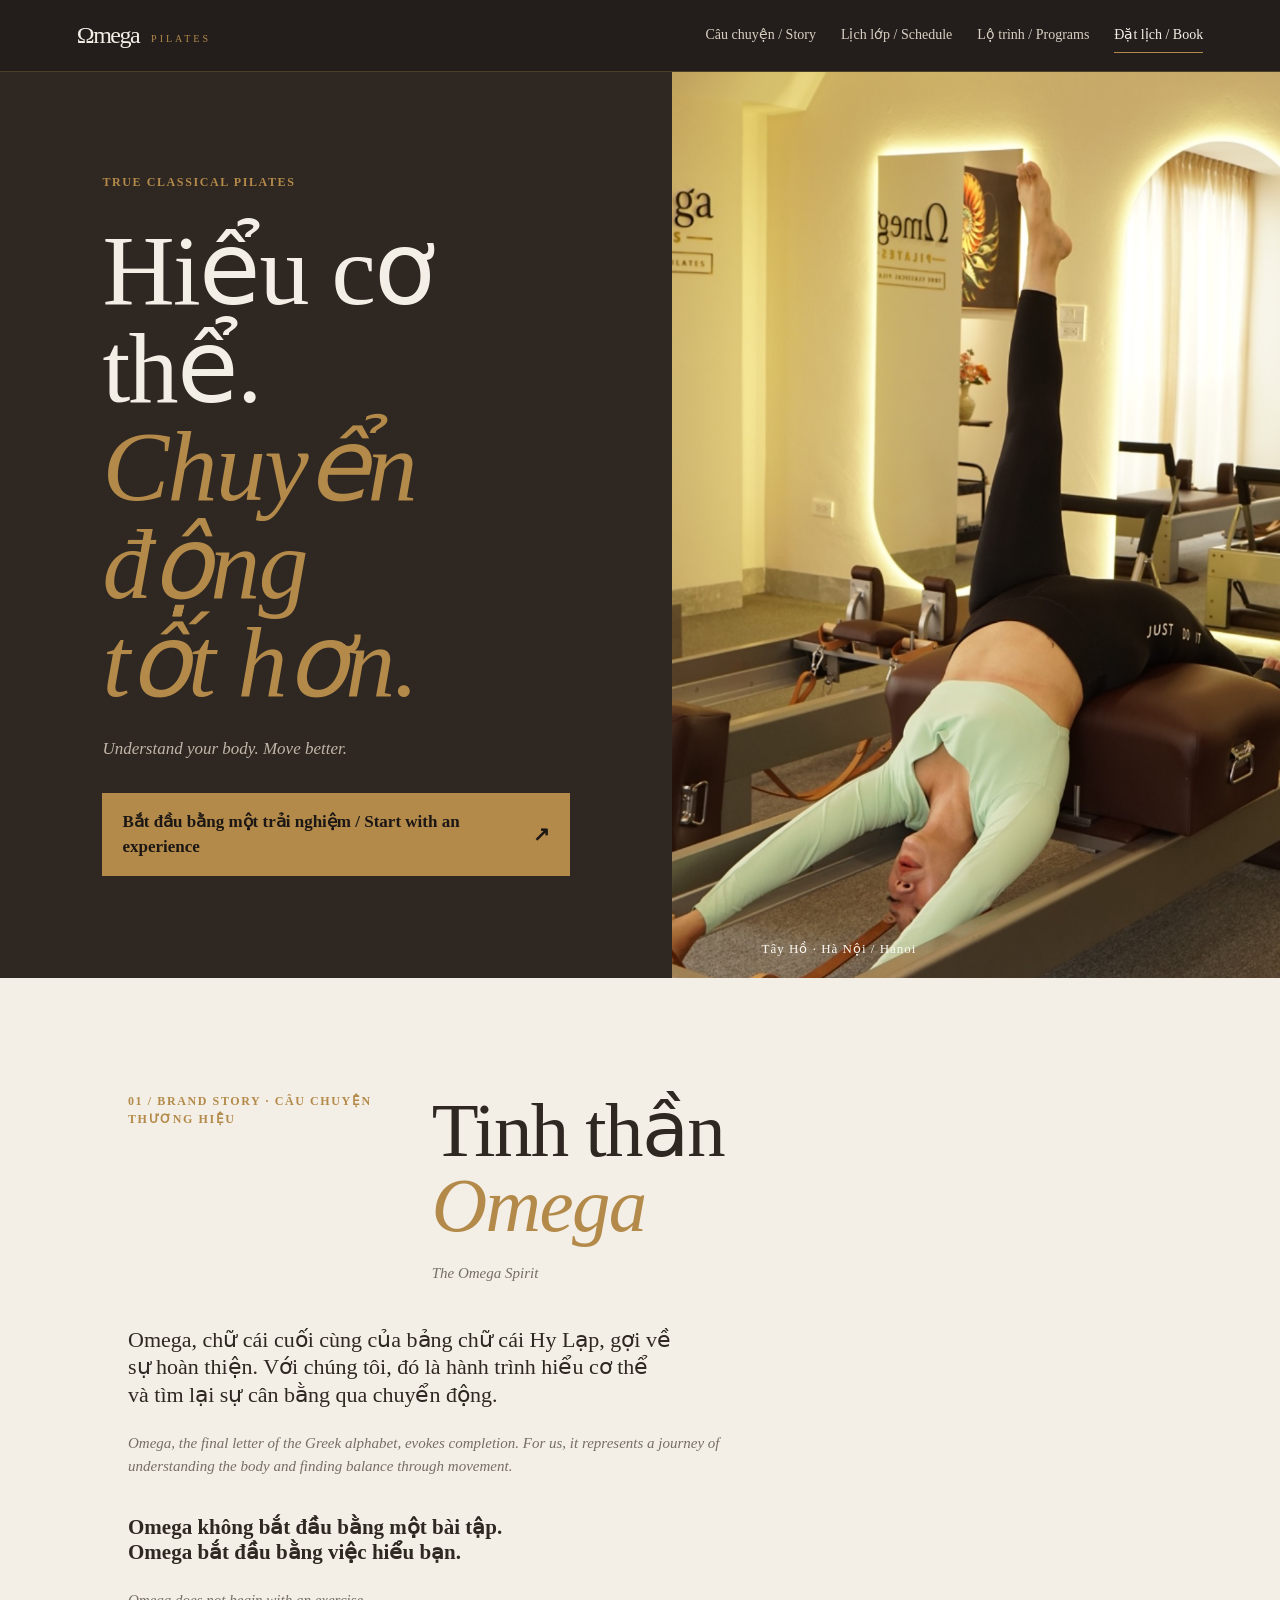
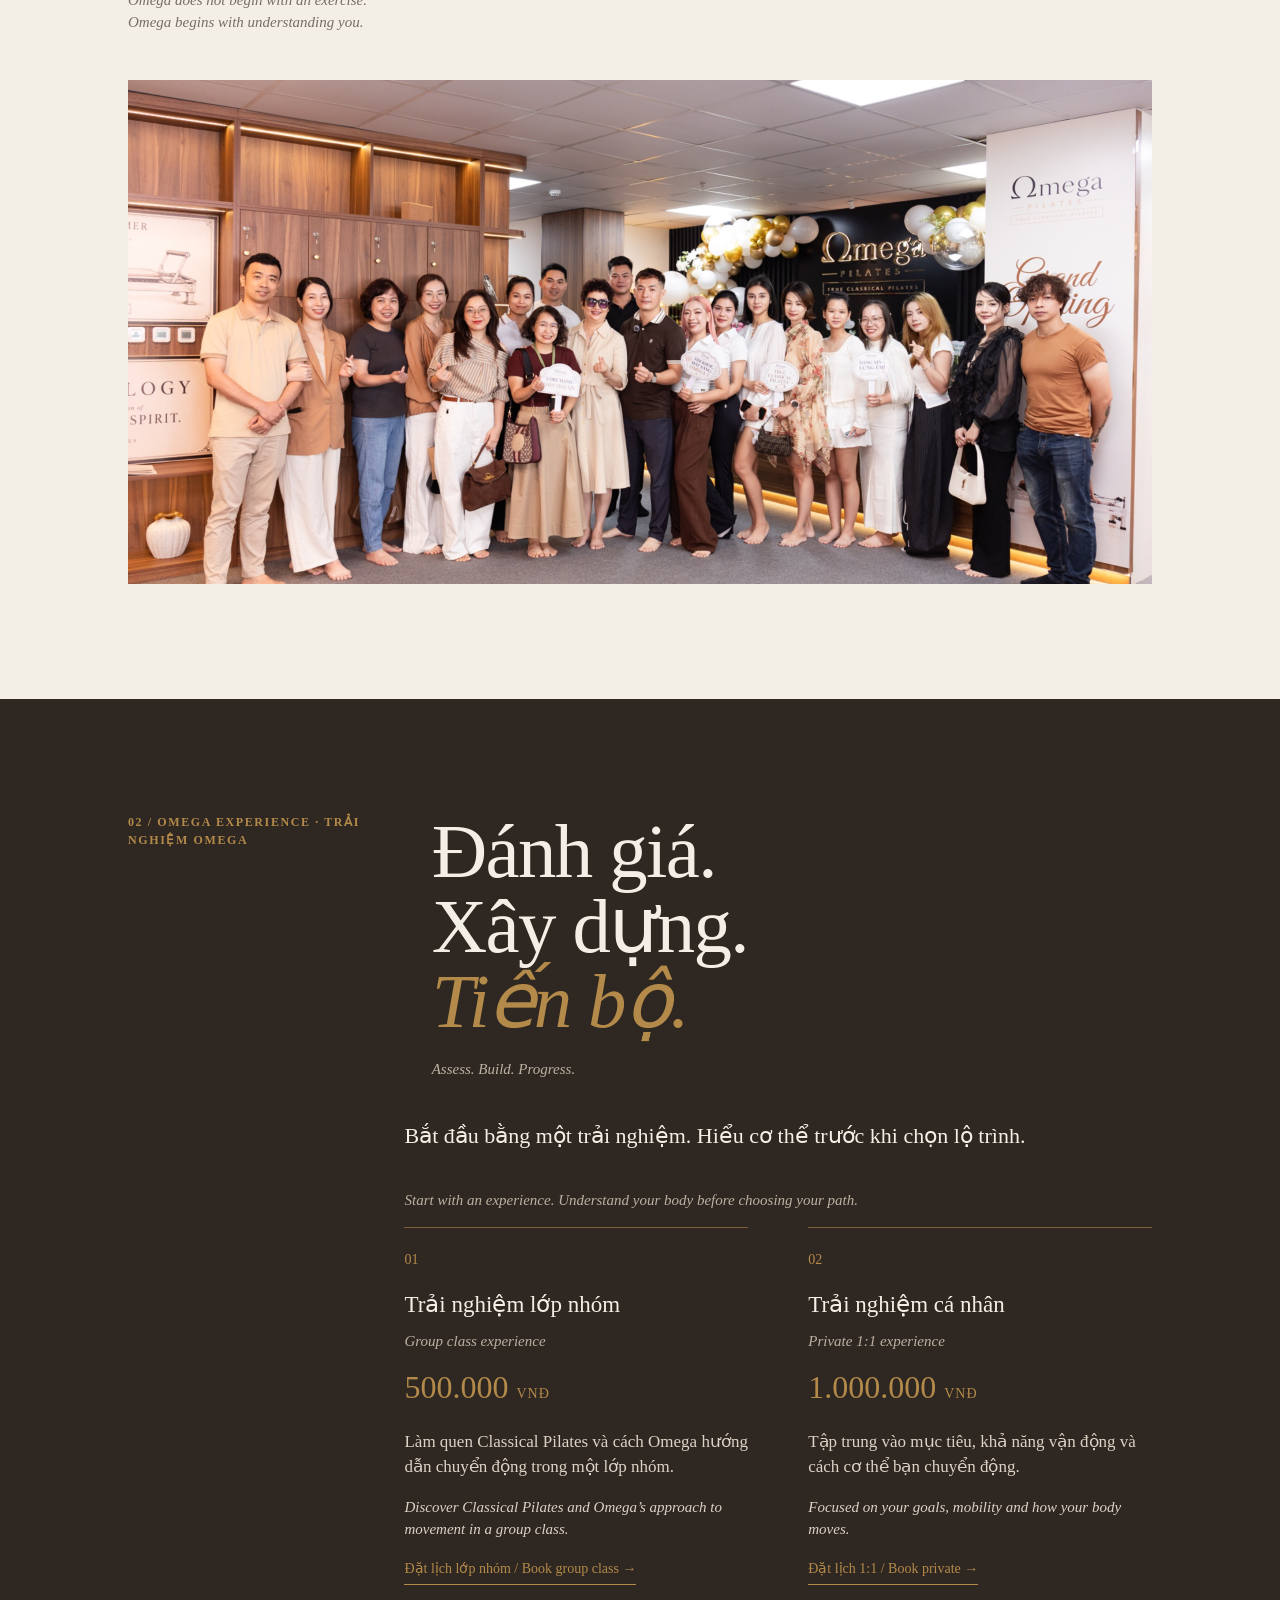
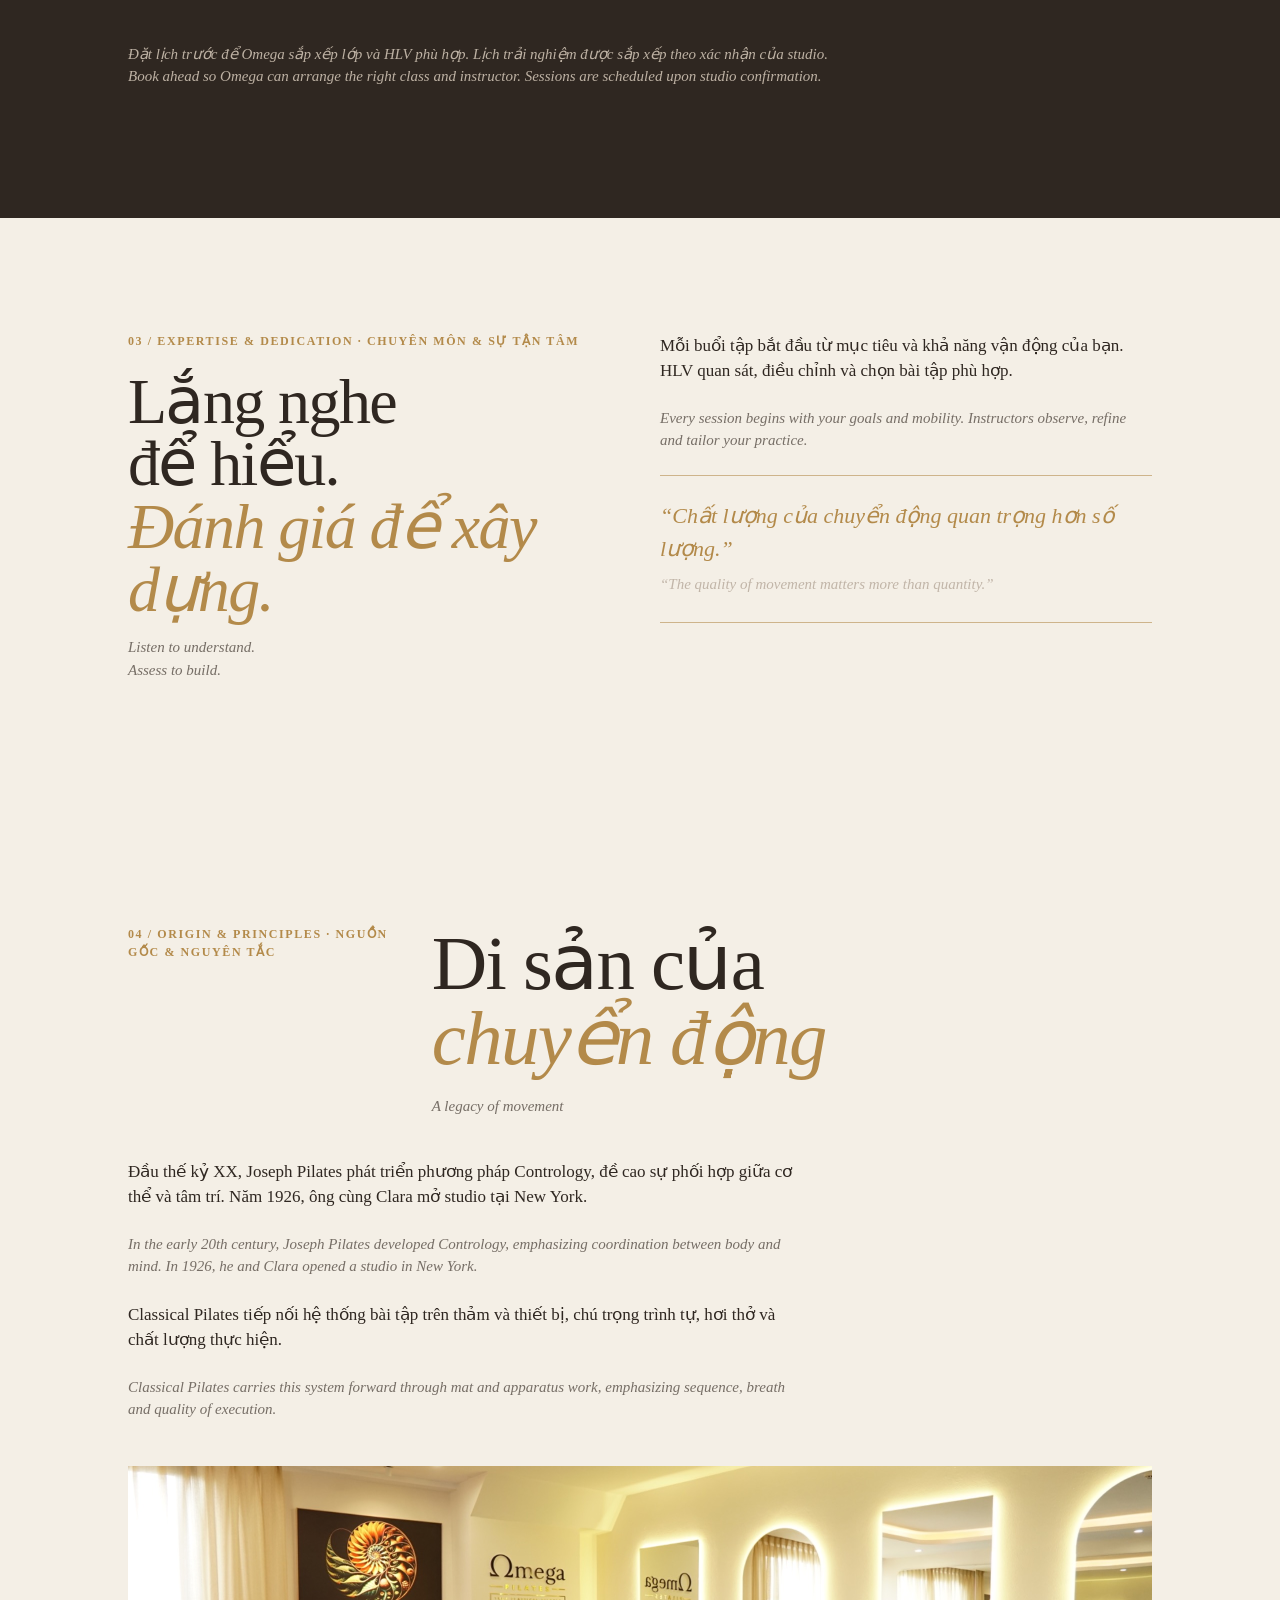
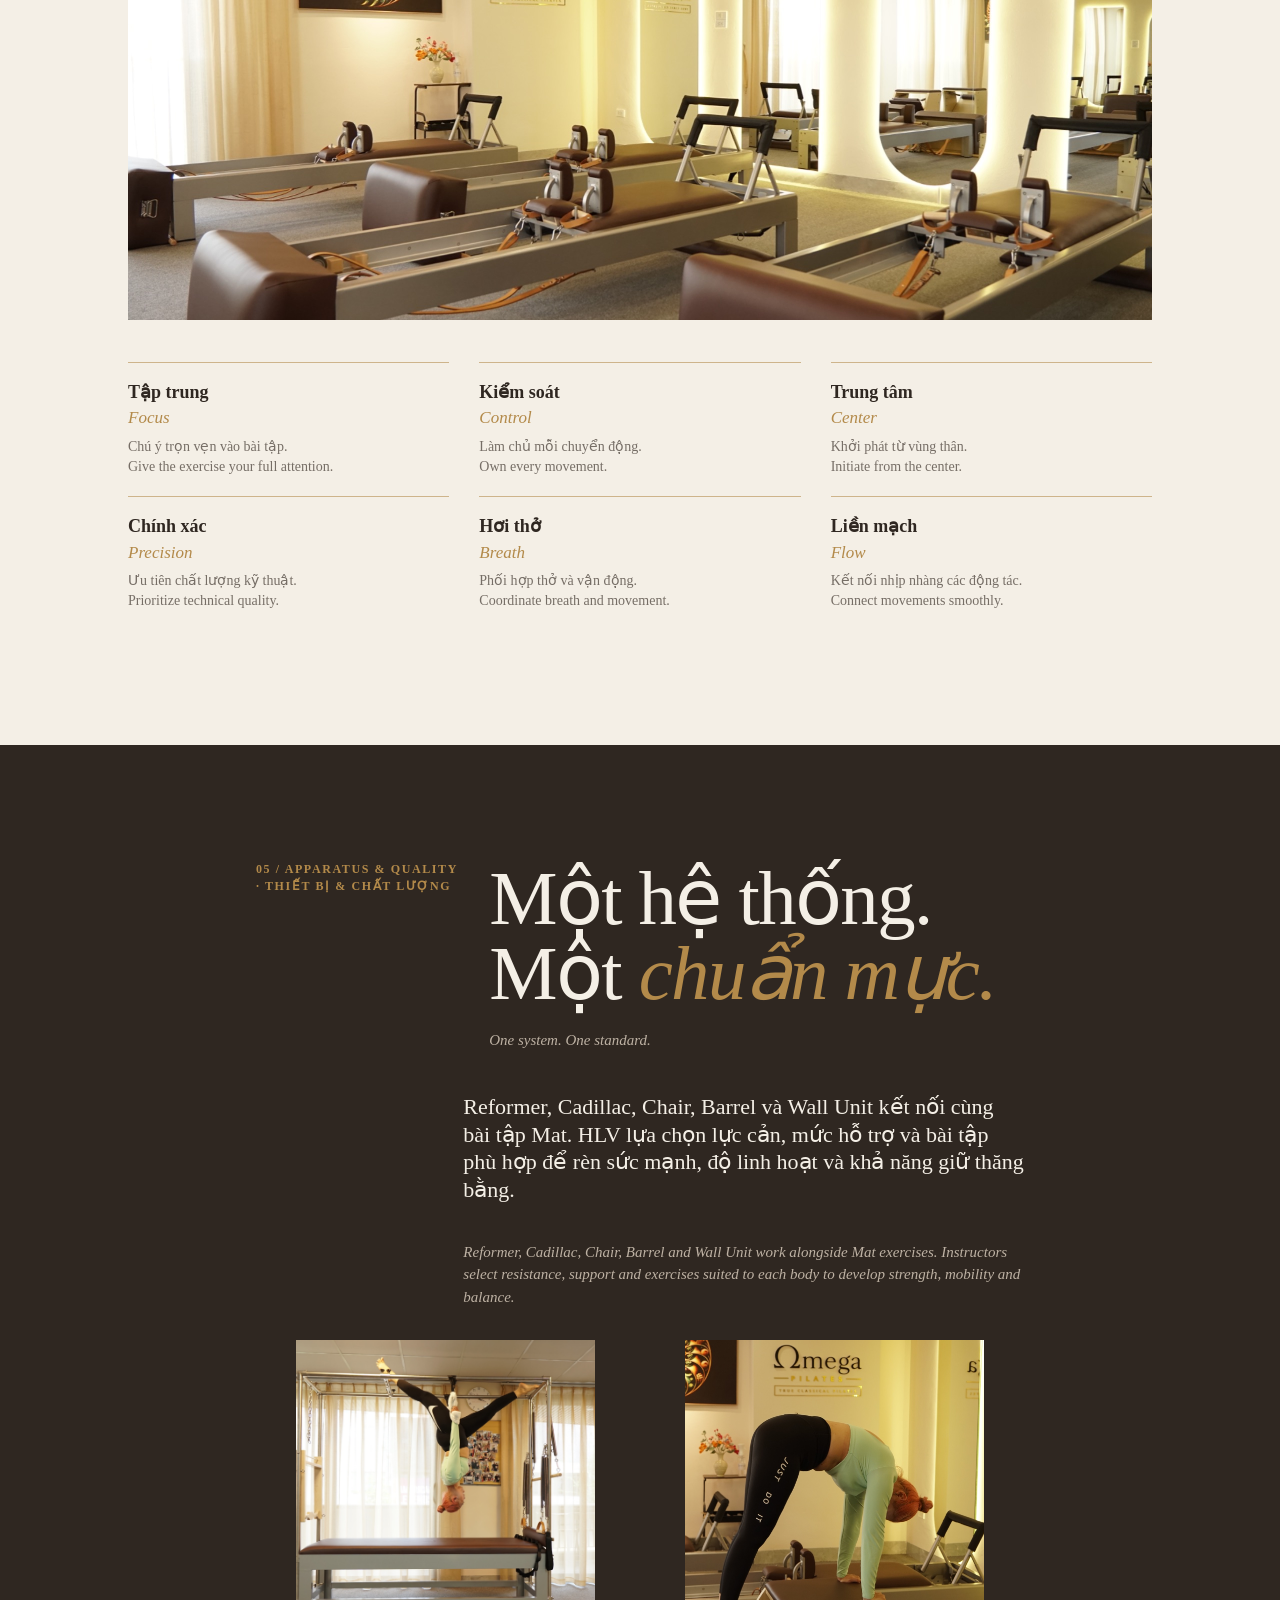
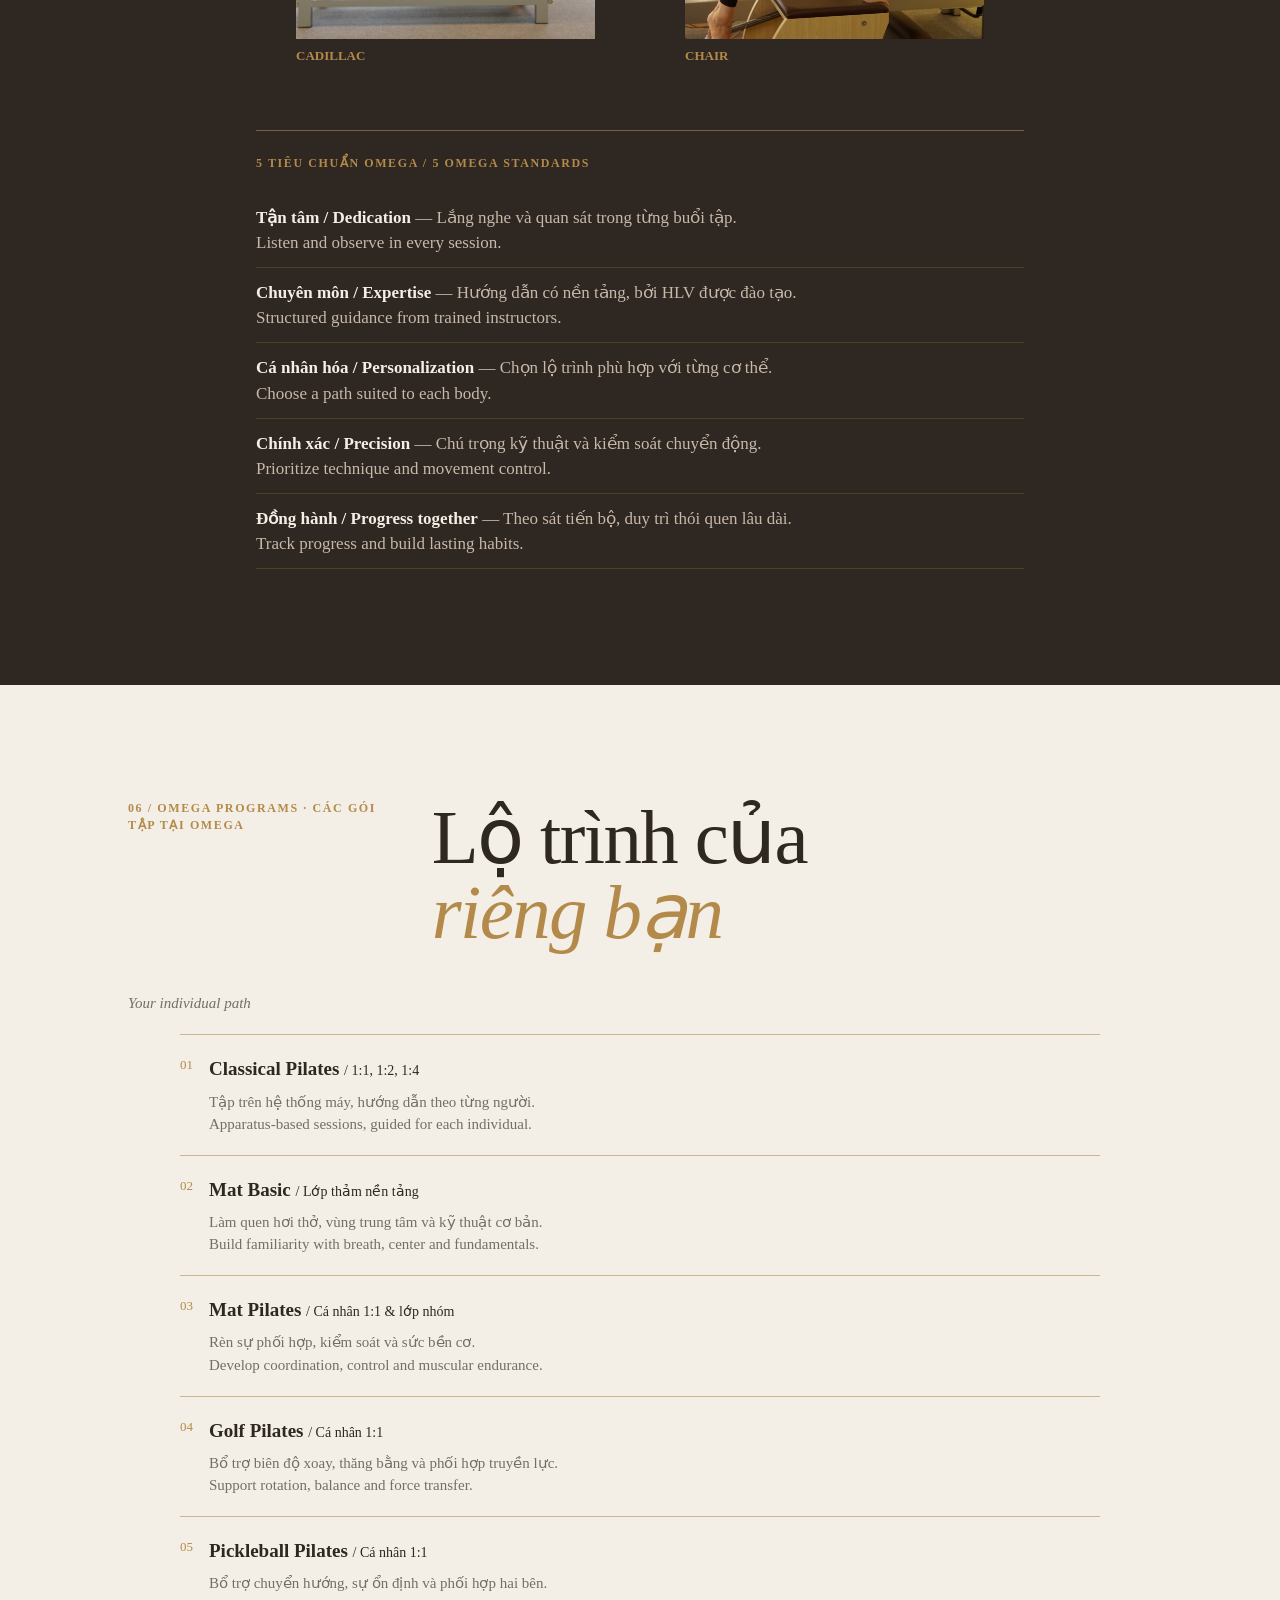
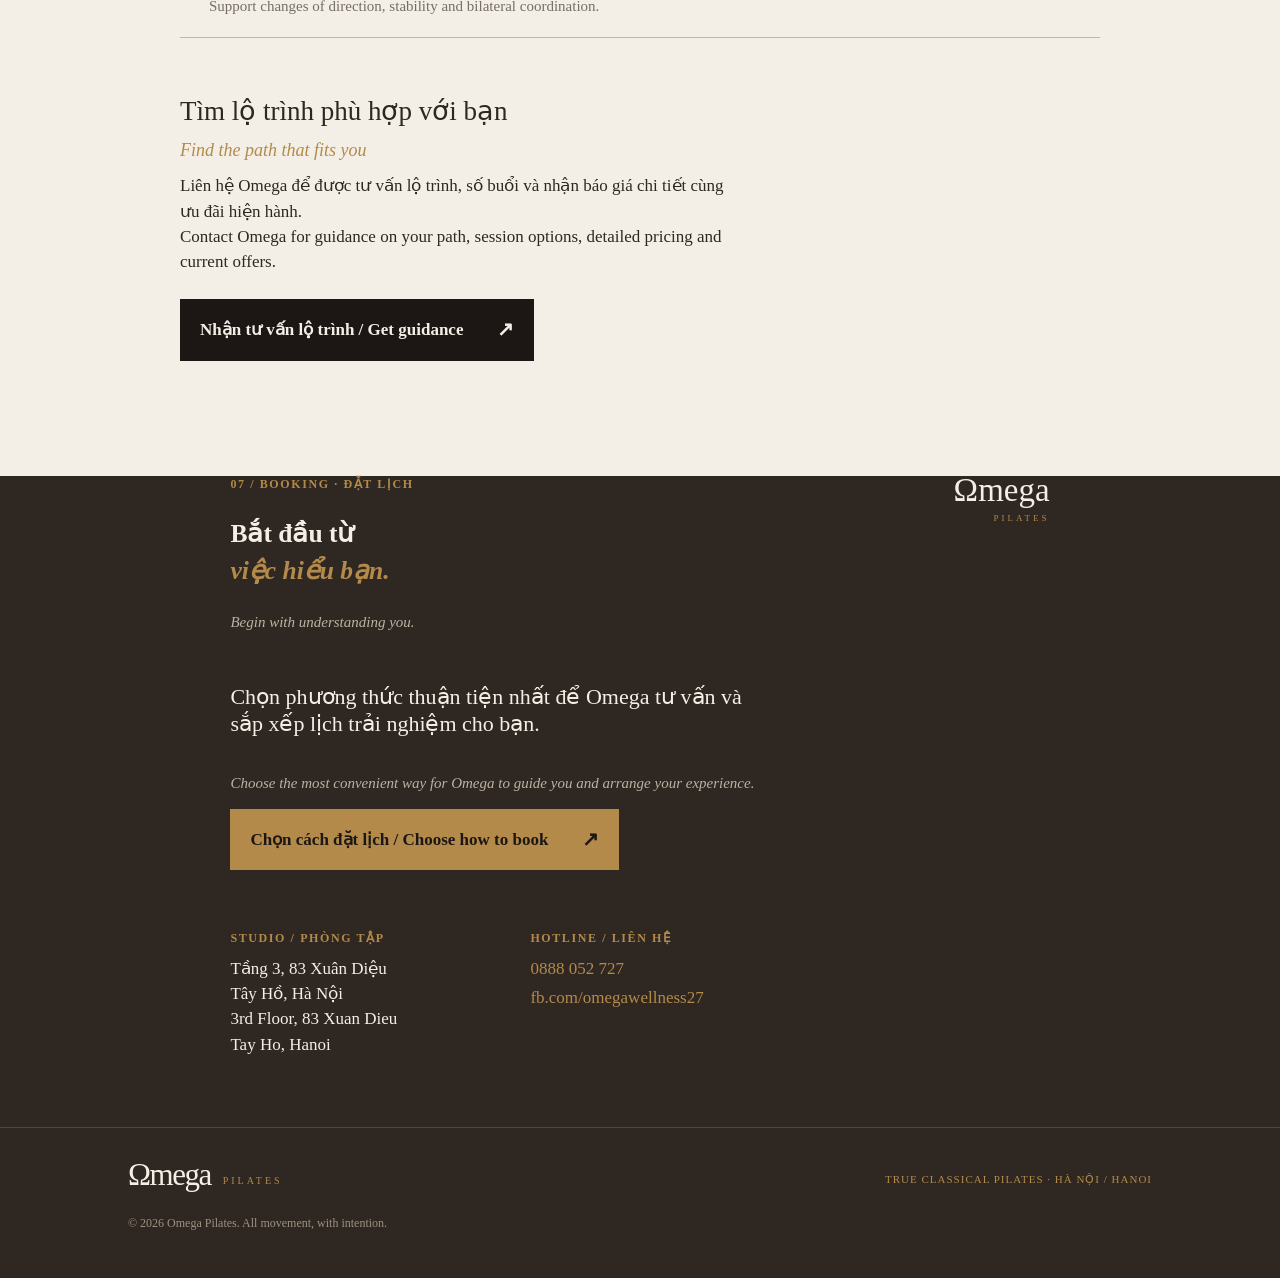
==== commit 247d4cad: "Add files via upload" ====
--- a/index.html
+++ b/index.html
@@ -18,12 +18,12 @@
   <header class="site-header" id="top">
     <a class="wordmark wordmark--small" href="#top" aria-label="Omega Pilates về đầu trang / Back to top"><span>Ωmega</span><em>PILATES</em></a>
     <nav class="nav" aria-label="Điều hướng chính / Main navigation">
-      <a href="#story">Câu chuyện / Story</a><a href="#programs">Lộ trình / Programs</a><a class="nav-cta booking-link" href="#booking">Đặt lịch / Book</a>
+      <a href="#story">Câu chuyện / Story</a><a href="lich/">Lịch lớp / Schedule</a><a href="#programs">Lộ trình / Programs</a><a class="nav-cta booking-link" href="#booking">Đặt lịch / Book</a>
     </nav>
     <button class="menu-toggle" type="button" aria-expanded="false" aria-controls="mobile-nav">Menu</button>
   </header>
   <nav class="mobile-nav" id="mobile-nav" aria-label="Điều hướng mobile / Mobile navigation">
-    <a href="#story">Câu chuyện / Story</a><a href="#programs">Lộ trình / Programs</a><a class="booking-link" href="#booking">Đặt lịch trải nghiệm / Book a session</a>
+    <a href="#story">Câu chuyện / Story</a><a href="lich/">Lịch lớp / Schedule</a><a href="#programs">Lộ trình / Programs</a><a class="booking-link" href="#booking">Đặt lịch trải nghiệm / Book a session</a>
   </nav>
 
   <main>
--- a/styles.css
+++ b/styles.css
@@ -20,3 +20,12 @@
   .section-intro{margin-bottom:30px}.section h2{font-size:clamp(42px,12vw,60px)}.lead{font-size:20px}.experience .lead{margin-bottom:14px}.experience-grid{gap:6px}.price-card{padding:24px 0 30px}.price-card strong{font-size:29px}.split-section{gap:28px}.wide-photo{margin-top:32px}.principles-grid{gap:0 14px;margin-top:28px}.principles-grid b{font-size:16px}.principles-grid p{font-size:13px}.photo-pair{gap:8px}.standards{margin-top:34px}.program-list article{gap:11px;padding:18px 0}.program-list h3{font-size:17px}.program-list h3 small{display:block;margin-top:2px}.program-list p{font-size:14px}.contact{padding-top:70px}.contact-top{gap:12px}.contact-mark{font-size:26px}.contact-details{margin-top:42px}.footer{padding:32px 7vw 40px}.footer p{line-height:1.3}.booking-dialog{width:calc(100vw - 24px);max-height:calc(100svh - 24px);margin:auto}.dialog-card{padding:34px 18px 22px;max-height:calc(100svh - 24px);overflow-y:auto}.dialog-card h2{font-size:38px}.dialog-copy{font-size:15px}.booking-form{gap:12px}.booking-form input,.booking-form select,.booking-form textarea{font-size:16px;padding:11px}.message-preview{font-size:13px;max-height:190px}.method{padding:10px;grid-template-columns:40px 1fr 18px}.method-icon{width:34px;height:34px}.method small{font-size:12px}
 }
 @media (min-width:621px) and (max-width:900px){.section{padding-left:7vw;padding-right:7vw}.section-intro{display:block}.section-intro h2{margin-top:10px}.experience>.lead,.experience>.en,.apparatus>.lead,.apparatus>.en,.experience-grid{margin-left:0}.contact{padding-left:10vw;padding-right:10vw}}
+
+/* Weekly schedule page */
+.schedule-hero{padding:clamp(76px,10vw,150px) 7vw;display:grid;gap:48px;grid-template-columns:minmax(0,1.1fr) minmax(240px,.55fr);align-items:end}.schedule-hero h1{font-size:clamp(58px,10vw,118px)}.schedule-hero-note{border-left:1px solid var(--line);padding-left:24px;max-width:360px;color:#ddd2c6}.schedule-hero-note p{margin:0 0 18px}.schedule-hero-note .en{color:#bdb1a3}.schedule-shell{padding-top:clamp(60px,8vw,110px);padding-bottom:clamp(70px,9vw,130px)}.schedule-heading{display:flex;justify-content:space-between;align-items:end;gap:28px;margin-bottom:42px}.schedule-heading h2{font-size:clamp(48px,7vw,80px)}.schedule-book-top{white-space:nowrap}.schedule-toolbar{display:flex;align-items:center;gap:12px;border-top:1px solid var(--line);border-bottom:1px solid var(--line);padding:15px 0;margin-bottom:14px}.schedule-toolbar strong{flex:1;text-align:center;font-size:18px;font-weight:400}.week-arrow,.today-button,.filter-button{font:inherit;cursor:pointer;border:1px solid rgba(47,39,33,.22);background:transparent;color:var(--espresso);padding:9px 12px}.week-arrow{font-size:22px;line-height:1;padding:7px 13px}.today-button{font-size:14px}.schedule-filters{display:flex;gap:8px;flex-wrap:wrap;margin-bottom:24px}.filter-button{font-size:14px;border-radius:999px}.filter-button.is-active{background:var(--deep);color:var(--cream);border-color:var(--deep)}.schedule-grid{display:grid;grid-template-columns:repeat(7,minmax(150px,1fr));gap:10px;overflow-x:auto;padding-bottom:12px}.day-column{min-width:150px;border:1px solid rgba(47,39,33,.17);background:#fbf8f2}.day-column>header{min-height:68px;padding:13px 12px;border-bottom:1px solid var(--line);display:flex;flex-direction:column;justify-content:space-between}.day-column>header span{font-size:11px;letter-spacing:1px;color:var(--muted)}.day-column>header b{font-size:23px;font-weight:400;color:var(--gold)}.class-stack{display:grid;gap:8px;padding:9px}.class-card{background:#eee6d9;padding:13px 11px;min-height:194px;display:flex;flex-direction:column;align-items:flex-start}.class-card[hidden]{display:none}.class-card time{font-size:12px;color:var(--gold);font-weight:bold}.class-card h3{font-size:19px;font-weight:400;line-height:1.05;margin:14px 0 7px}.class-card p{font-size:13px;line-height:1.25;margin:0 0 8px;color:var(--muted)}.class-card small{font-size:12px;color:var(--espresso);margin-top:auto}.class-book{border-top:1px solid var(--line);padding-top:8px;margin-top:10px;color:var(--espresso);font-size:12px;font-weight:bold}.day-column--closed{background:#f0ebe3}.closed-note{min-height:150px;padding:18px 12px;display:flex;flex-direction:column;gap:5px;color:var(--muted);font-style:italic}.closed-note strong{font-weight:400;color:var(--espresso)}.closed-note span{font-size:14px}.day-column.is-empty{opacity:.45}.schedule-note{max-width:680px;margin:60px auto 0;padding:28px;border-top:1px solid var(--line);border-bottom:1px solid var(--line)}.schedule-note strong,.schedule-note span{display:block}.schedule-note strong{font-size:25px;font-weight:400}.schedule-note span{color:var(--gold);font-style:italic;font-size:16px}.schedule-note p{margin:16px 0 0}.schedule-note .en{margin-top:8px}.schedule-note .button{margin-top:24px}
+@media (max-width:900px){.schedule-grid{grid-template-columns:repeat(4,minmax(170px,1fr))}.schedule-hero{grid-template-columns:1fr}.schedule-hero-note{max-width:560px}}
+@media (max-width:620px){.schedule-hero{padding:70px 7vw 60px;gap:32px}.schedule-hero h1{font-size:clamp(54px,16vw,78px)}.schedule-shell{padding-left:5vw;padding-right:5vw}.schedule-heading{display:block;margin-bottom:28px}.schedule-heading h2{font-size:48px}.schedule-book-top{display:flex;width:100%;margin-top:25px}.schedule-toolbar{flex-wrap:wrap}.schedule-toolbar strong{order:-1;width:100%;flex-basis:100%;padding:3px 0 8px}.today-button{margin-left:auto}.schedule-grid{grid-template-columns:repeat(7,minmax(210px,1fr));gap:8px}.day-column{min-width:210px}.class-card{min-height:170px}.schedule-note{margin-top:42px;padding:24px 0}.schedule-note strong{font-size:22px}}
+.schedule-heading-actions{display:flex;flex-direction:column;align-items:flex-end;gap:18px}.schedule-update-link{font-size:14px}.update-page-hero{padding-top:clamp(76px,10vw,140px);padding-bottom:clamp(76px,10vw,140px)}.update-page-hero h1{font-size:clamp(58px,10vw,118px)}.update-page-hero .lead,.update-page-hero .en{max-width:620px}.update-steps{max-width:760px;margin:0;padding:0;list-style:none;counter-reset:update}.update-steps li{counter-increment:update;border-top:1px solid var(--line);padding:22px 0 24px;display:grid;grid-template-columns:48px 1fr;column-gap:16px}.update-steps li::before{content:'0' counter(update);grid-row:1 / span 3;color:var(--gold);font-size:14px}.update-steps b,.update-steps span,.update-steps p{grid-column:2}.update-steps b{font-size:21px;font-weight:400}.update-steps span{color:var(--gold);font-style:italic}.update-steps p{margin:9px 0 0;color:var(--muted)}.update-steps code{background:#e8dfd1;padding:2px 5px}.update-warning{max-width:760px;margin:34px 0 28px;padding:20px;border:1px solid var(--line);background:#eee6d9}.update-warning strong{color:var(--gold)}.update-warning p{margin:8px 0 0}.update-warning .en{color:var(--muted)}
+@media (max-width:620px){.schedule-heading-actions{align-items:stretch}.schedule-update-link{align-self:flex-start}.update-page-hero h1{font-size:clamp(54px,16vw,78px)}.update-steps li{grid-template-columns:36px 1fr}.update-steps b{font-size:19px}}
+.sheet-status{margin:0 0 22px;color:var(--muted);font-size:13px;font-style:italic}.sheet-status.is-live{color:#56734f}.sheet-status.is-fallback{color:#9a5d42}
+.schedule-grid.is-loading{visibility:hidden;min-height:320px}
